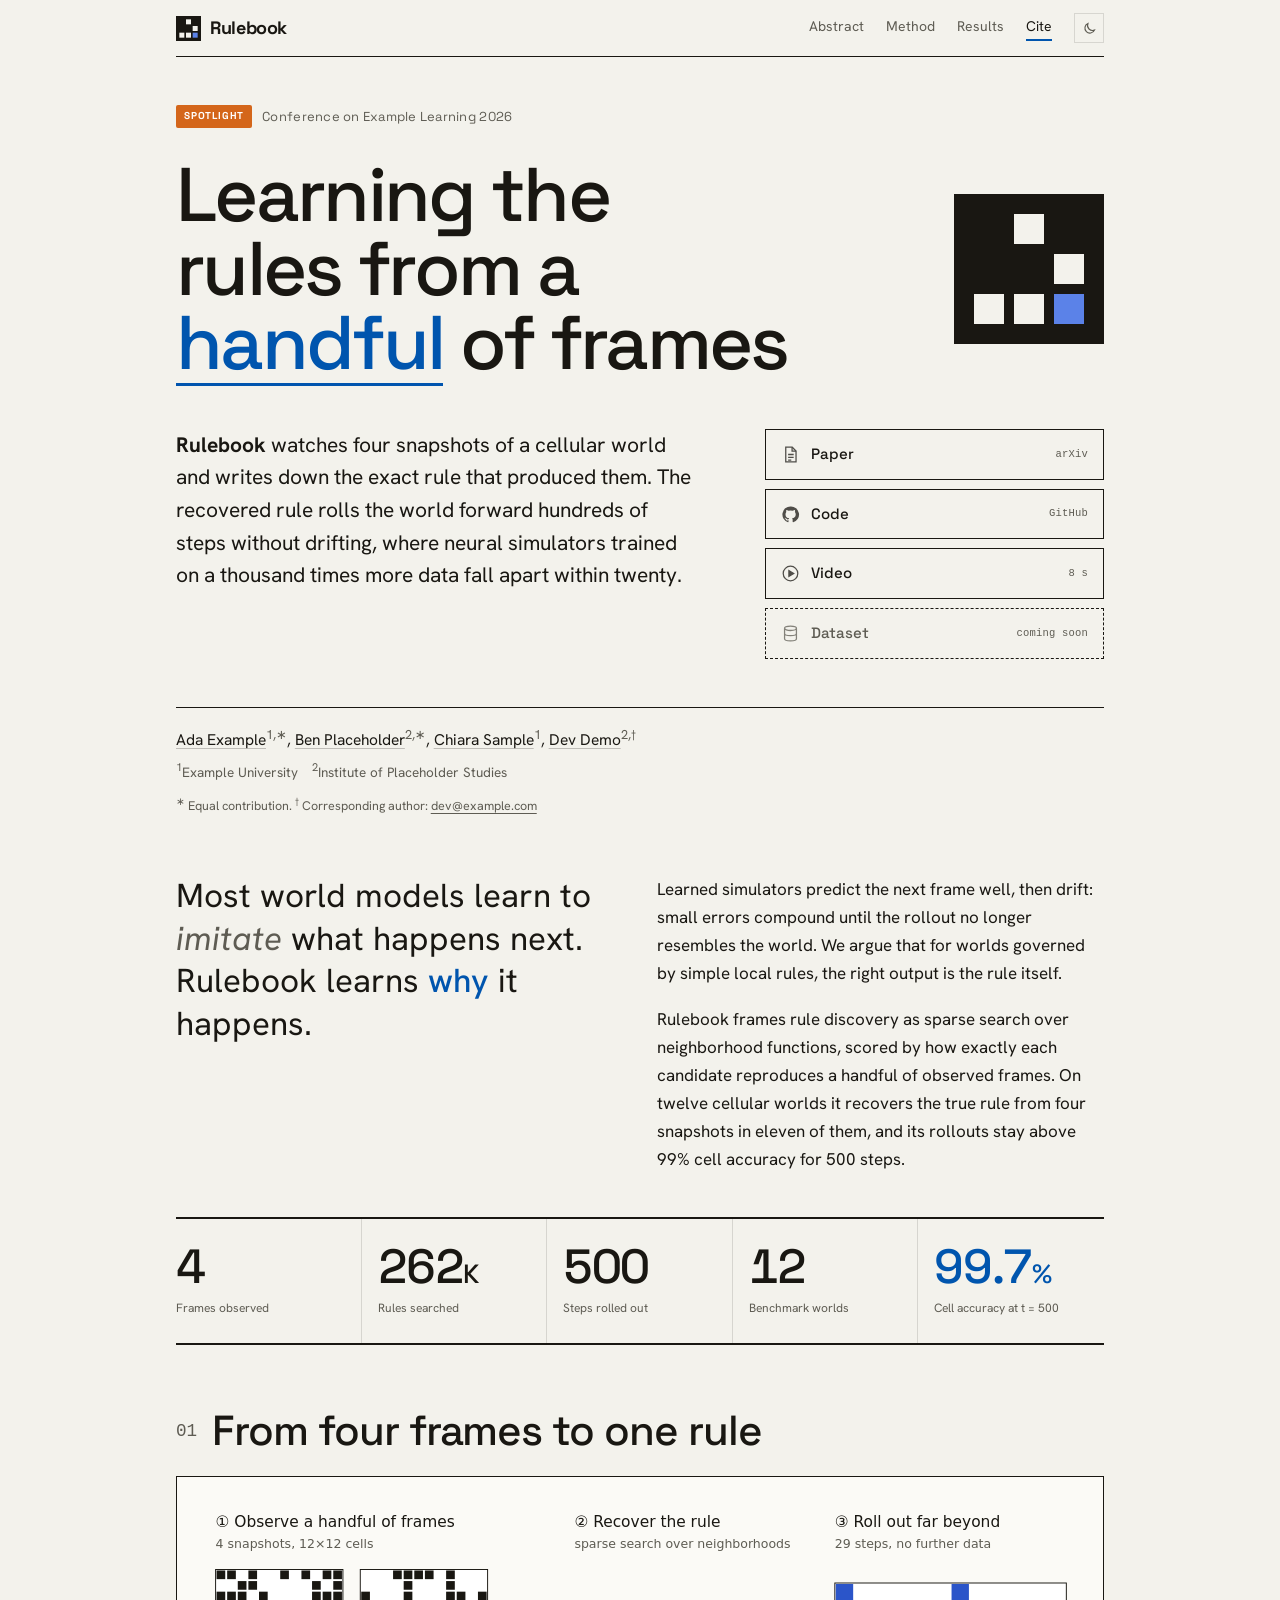
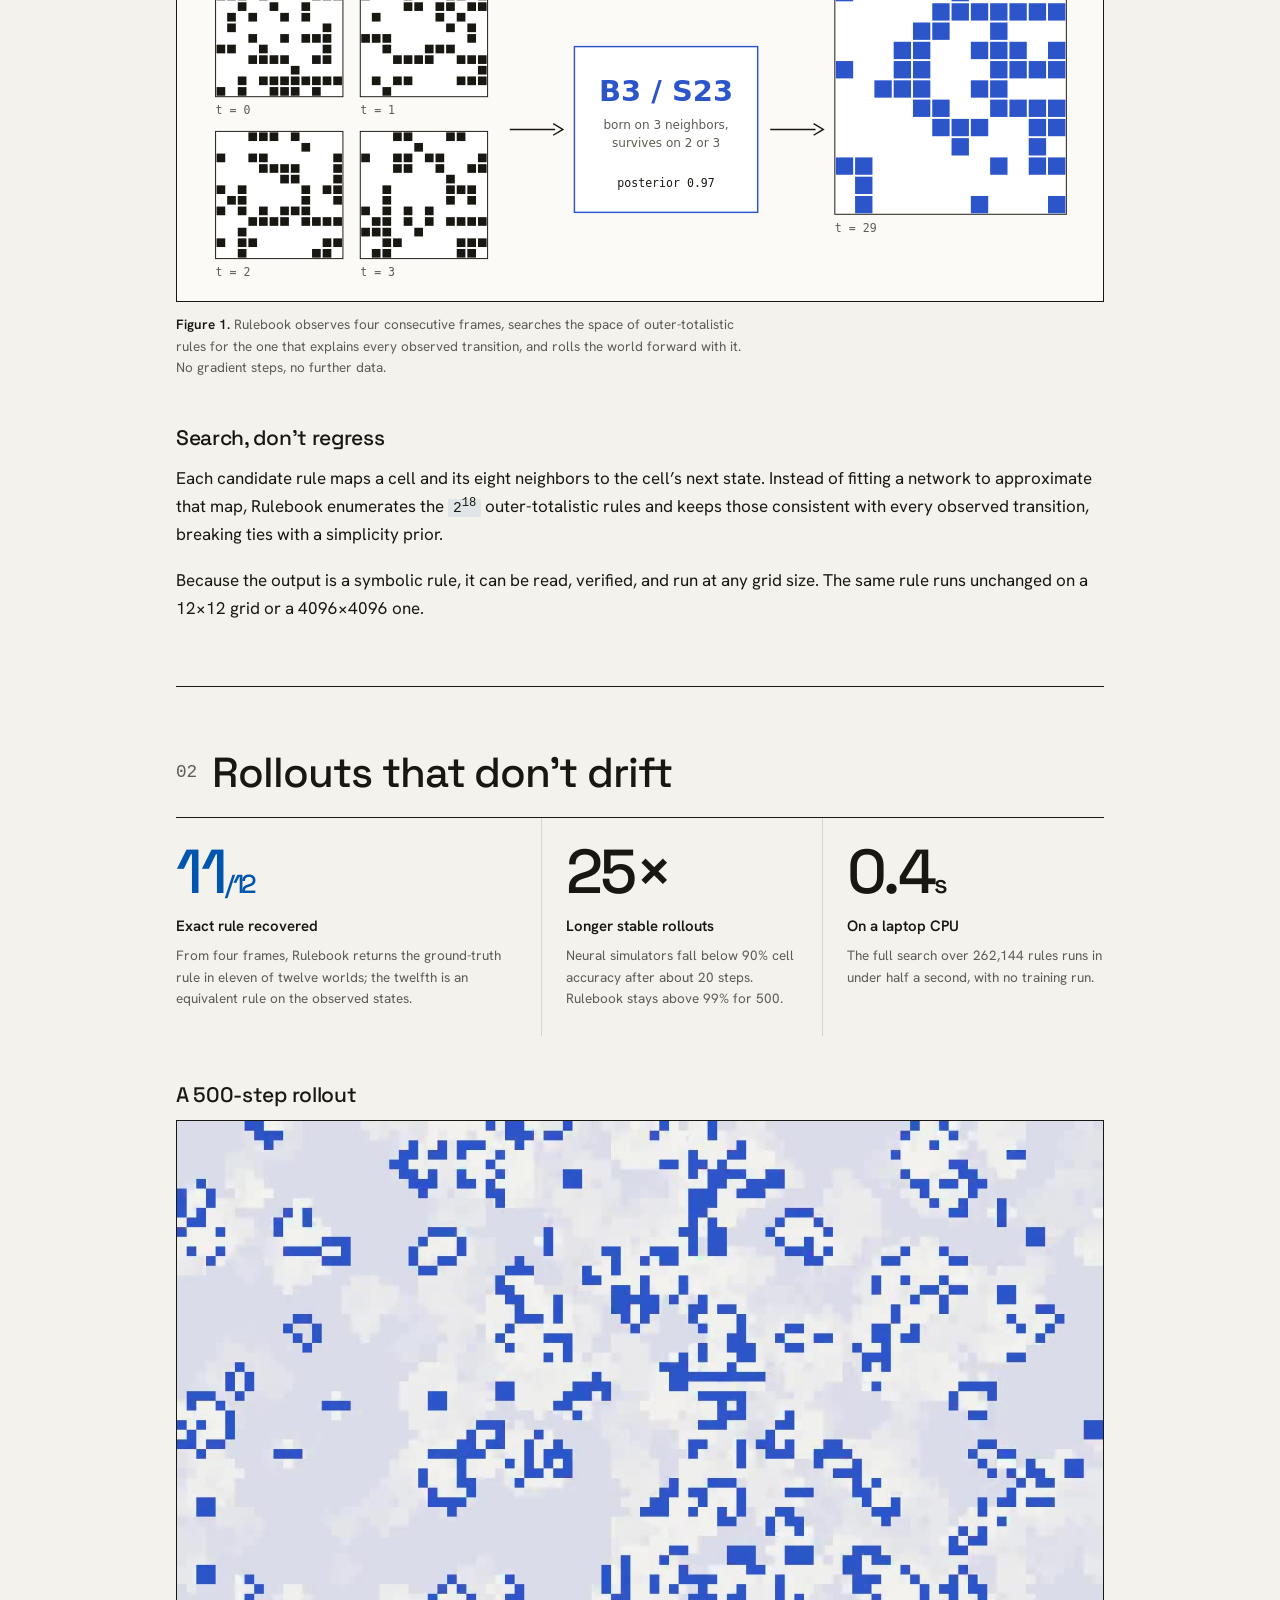
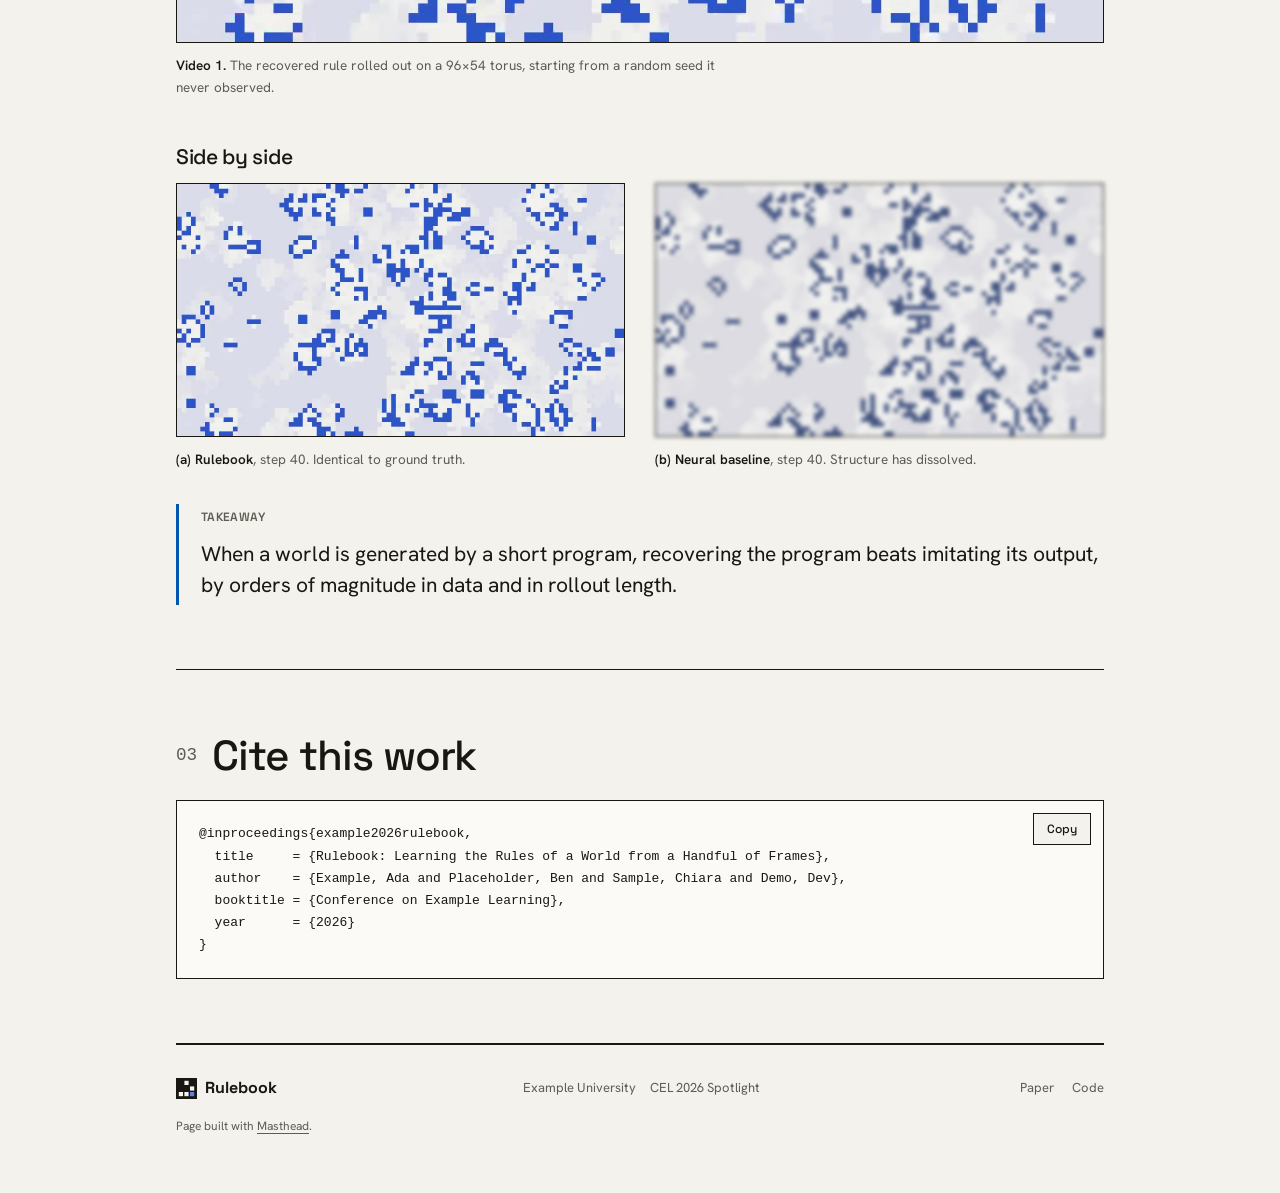
==== examples/rulebook.html @ 999d5043 "Turn index into placeholder template and move Rulebook to examples" ====
<!DOCTYPE html>
<html lang="en">
<head>
<meta charset="utf-8">
<meta name="viewport" content="width=device-width, initial-scale=1">
<!--
  Masthead — a project page template for research papers.
  Everything you need to edit is marked with MODULE comments below.
  Colors and fonts: assets/css/tokens.css. Delete any module you don't need.
-->

<!-- ===== META: title, search, social previews ===== -->
<title>Rulebook: Learning the Rules of a World from a Handful of Frames</title>
<meta name="description" content="Rulebook recovers the update rule of a cellular world from four snapshots, then rolls it out hundreds of steps with no further data.">
<link rel="canonical" href="https://example.github.io/rulebook/">
<meta name="theme-color" content="#f3f2ec" media="(prefers-color-scheme: light)">
<meta name="theme-color" content="#15140f" media="(prefers-color-scheme: dark)">
<meta property="og:type" content="website">
<meta property="og:site_name" content="Rulebook">
<meta property="og:title" content="Rulebook: Learning the Rules of a World from a Handful of Frames">
<meta property="og:description" content="Four snapshots in, an exact update rule out, and rollouts that stay correct for hundreds of steps.">
<meta property="og:url" content="https://example.github.io/rulebook/">
<meta property="og:image" content="https://example.github.io/rulebook/media/teaser.svg">
<meta name="twitter:card" content="summary_large_image">
<!-- Google Scholar reads these citation_* tags -->
<meta name="citation_title" content="Rulebook: Learning the Rules of a World from a Handful of Frames">
<meta name="citation_author" content="Example, Ada">
<meta name="citation_author" content="Placeholder, Ben">
<meta name="citation_author" content="Sample, Chiara">
<meta name="citation_author" content="Demo, Dev">
<meta name="citation_publication_date" content="2026">
<meta name="citation_conference_title" content="Conference on Example Learning">
<meta name="citation_pdf_url" content="https://example.github.io/rulebook/paper.pdf">

<link rel="icon" href="../assets/logo.svg" type="image/svg+xml">
<!-- apply the reader's saved light/dark choice before first paint -->
<script>
  document.documentElement.classList.add('js');
  try { var t = localStorage.getItem('masthead-theme'); if (t) document.documentElement.setAttribute('data-theme', t); } catch (e) {}
</script>
<link rel="preconnect" href="https://fonts.googleapis.com">
<link rel="preconnect" href="https://fonts.gstatic.com" crossorigin>
<link href="https://fonts.googleapis.com/css2?family=Space+Grotesk:wght@400;500;600;700&family=Hanken+Grotesk:wght@400;500;600;700&display=swap" rel="stylesheet">
<link rel="stylesheet" href="../assets/css/tokens.css">
<link rel="stylesheet" href="../assets/css/masthead.css">
</head>
<body>
<a class="skip" href="#main">Skip to content</a>
<div class="wrap">

  <!-- ===== MODULE: top bar — brand + section links (one link per section id) ===== -->
  <header class="top">
    <div class="top-in">
      <a class="brand" href="#top"><img src="../assets/logo.svg" alt="" width="25" height="25">Rulebook</a>
      <div class="top-r">
        <nav class="nav" aria-label="Sections">
          <a href="#abstract">Abstract</a>
          <a href="#method">Method</a>
          <a href="#results">Results</a>
          <a href="#cite">Cite</a>
        </nav>
        <button class="theme" type="button" aria-label="Toggle dark mode">
          <svg class="i-moon" viewBox="0 0 24 24" fill="none" stroke="currentColor" stroke-width="1.8" aria-hidden="true"><path d="M20 14.5A8 8 0 0 1 9.5 4a8 8 0 1 0 10.5 10.5z"/></svg>
          <svg class="i-sun" viewBox="0 0 24 24" fill="none" stroke="currentColor" stroke-width="1.8" aria-hidden="true"><circle cx="12" cy="12" r="4"/><path d="M12 2v2M12 20v2M4.9 4.9l1.4 1.4M17.7 17.7l1.4 1.4M2 12h2M20 12h2M4.9 19.1l1.4-1.4M17.7 6.3l1.4-1.4"/></svg>
        </button>
      </div>
    </div>
  </header>

  <main id="main">

  <!-- ===== MODULE: hero — venue, title, one-paragraph pitch, resource links, authors ===== -->
  <section class="hero" id="top">
    <p class="eyebrow"><span class="badge">Spotlight</span>Conference on Example Learning 2026</p>
    <div class="title-row">
      <!-- wrap one word in <span class="hl"> for the accent underline -->
      <h1 class="title">Learning the rules from a <span class="hl">handful</span> of frames</h1>
      <!-- optional logo / crest; delete the <img> if you don't have one -->
      <img class="hero-crest" src="../assets/logo.svg" alt="Rulebook logo: a glider pattern" width="150" height="150">
    </div>
    <div class="hero-grid">
      <p class="lead"><b>Rulebook</b> watches four snapshots of a cellular world and writes down the exact rule that produced them. The recovered rule rolls the world forward hundreds of steps without drifting, where neural simulators trained on a thousand times more data fall apart within twenty.</p>
      <div class="reslist">
        <a class="btn" href="https://arxiv.org/abs/0000.00000" target="_blank" rel="noopener">
          <svg class="bic" viewBox="0 0 24 24" fill="none" stroke="currentColor" stroke-width="1.6" aria-hidden="true"><path d="M6 2.8h8.2L19 7.6v13.6H6z"/><path d="M14 2.8v5h5M9 12h7M9 15.5h7M9 19h4"/></svg>
          <span class="lbl">Paper</span><span class="tag">arXiv</span>
        </a>
        <a class="btn" href="https://github.com/example/rulebook" target="_blank" rel="noopener">
          <svg class="bic" viewBox="0 0 24 24" fill="currentColor" aria-hidden="true"><path d="M12 1.8a10.2 10.2 0 0 0-3.2 19.9c.5.1.7-.2.7-.5v-1.8c-2.8.6-3.4-1.2-3.4-1.2-.5-1.2-1.1-1.5-1.1-1.5-.9-.6.1-.6.1-.6 1 .1 1.6 1 1.6 1 .9 1.6 2.4 1.1 3 .9.1-.7.4-1.1.6-1.4-2.3-.3-4.6-1.1-4.6-5 0-1.1.4-2 1-2.7-.1-.3-.4-1.3.1-2.7 0 0 .9-.3 2.8 1a9.6 9.6 0 0 1 5.1 0c1.9-1.3 2.8-1 2.8-1 .6 1.4.2 2.4.1 2.7.6.7 1 1.6 1 2.7 0 3.9-2.4 4.7-4.6 5 .4.3.7.9.7 1.9v2.8c0 .3.2.6.7.5A10.2 10.2 0 0 0 12 1.8z"/></svg>
          <span class="lbl">Code</span><span class="tag">GitHub</span>
        </a>
        <a class="btn" href="#results">
          <svg class="bic" viewBox="0 0 24 24" fill="none" stroke="currentColor" stroke-width="1.6" aria-hidden="true"><circle cx="12" cy="12" r="9.2"/><path d="M10 8.4v7.2l6-3.6z" fill="currentColor"/></svg>
          <span class="lbl">Video</span><span class="tag">8 s</span>
        </a>
        <!-- not released yet? add class "soon" and drop the href -->
        <a class="btn soon">
          <svg class="bic" viewBox="0 0 24 24" fill="none" stroke="currentColor" stroke-width="1.6" aria-hidden="true"><ellipse cx="12" cy="5.5" rx="7.5" ry="2.7"/><path d="M4.5 5.5v13c0 1.5 3.4 2.7 7.5 2.7s7.5-1.2 7.5-2.7v-13M4.5 12c0 1.5 3.4 2.7 7.5 2.7s7.5-1.2 7.5-2.7"/></svg>
          <span class="lbl">Dataset</span><span class="tag">coming soon</span>
        </a>
      </div>
    </div>
    <div class="byline">
      <p class="authors">
        <span><a href="https://example.com/ada" target="_blank" rel="noopener">Ada Example</a><sup>1,&lowast;</sup></span>,
        <span><a href="https://example.com/ben" target="_blank" rel="noopener">Ben Placeholder</a><sup>2,&lowast;</sup></span>,
        <span><a href="https://example.com/chiara" target="_blank" rel="noopener">Chiara Sample</a><sup>1</sup></span>,
        <span><a href="https://example.com/dev" target="_blank" rel="noopener">Dev Demo</a><sup>2,&dagger;</sup></span>
      </p>
      <p class="affil"><span><sup>1</sup>Example University</span><span><sup>2</sup>Institute of Placeholder Studies</span></p>
      <p class="note"><sup>&lowast;</sup> Equal contribution. <sup>&dagger;</sup> Corresponding author: <a href="mailto:dev@example.com">dev@example.com</a></p>
    </div>
  </section>

  <!-- ===== MODULE: abstract — a one-line hook on the left, the abstract on the right ===== -->
  <section class="sec abstract" id="abstract">
    <div class="abs-grid">
      <p class="lede">Most world models learn to <em>imitate</em> what happens next. Rulebook learns <span class="hl">why</span> it happens.</p>
      <div class="prose">
        <p>Learned simulators predict the next frame well, then drift: small errors compound until the rollout no longer resembles the world. We argue that for worlds governed by simple local rules, the right output is the rule itself.</p>
        <p>Rulebook frames rule discovery as sparse search over neighborhood functions, scored by how exactly each candidate reproduces a handful of observed frames. On twelve cellular worlds it recovers the true rule from four snapshots in eleven of them, and its rollouts stay above 99% cell accuracy for 500 steps.</p>
      </div>
    </div>
  </section>

  <!-- ===== MODULE: stats strip — 3 to 6 headline numbers (data-n counts up on scroll) ===== -->
  <div class="stats">
    <div class="stat"><div class="n" data-n="4">4</div><div class="l">Frames observed</div></div>
    <div class="stat"><div class="n" data-n="262">262<small>K</small></div><div class="l">Rules searched</div></div>
    <div class="stat"><div class="n" data-n="500">500</div><div class="l">Steps rolled out</div></div>
    <div class="stat"><div class="n" data-n="12">12</div><div class="l">Benchmark worlds</div></div>
    <div class="stat key"><div class="n" data-n="99.7" data-dec="1">99.7<small>%</small></div><div class="l">Cell accuracy at t = 500</div></div>
  </div>

  <!-- ===== MODULE: section with a figure — numbered heading, wide figure, caption, prose ===== -->
  <section class="sec" id="method">
    <h2><span class="sn">01</span>From four frames to one rule</h2>
    <figure class="fig">
      <img class="frame" src="media/teaser.svg" width="960" height="440" alt="Three panels: four observed grid snapshots, the recovered rule B3/S23, and a rollout 29 steps later" loading="lazy">
      <figcaption><b>Figure 1.</b> Rulebook observes four consecutive frames, searches the space of outer-totalistic rules for the one that explains every observed transition, and rolls the world forward with it. No gradient steps, no further data.</figcaption>
    </figure>
    <h3 class="subh">Search, don&rsquo;t regress</h3>
    <div class="prose">
      <p>Each candidate rule maps a cell and its eight neighbors to the cell&rsquo;s next state. Instead of fitting a network to approximate that map, Rulebook enumerates the <code>2<sup>18</sup></code> outer-totalistic rules and keeps those consistent with every observed transition, breaking ties with a simplicity prior.</p>
      <p>Because the output is a symbolic rule, it can be read, verified, and run at any grid size. The same rule runs unchanged on a 12&times;12 grid or a 4096&times;4096 one.</p>
    </div>
  </section>

  <!-- ===== MODULE: results — key numbers, video, side-by-side figures, callout ===== -->
  <section class="sec" id="results">
    <h2><span class="sn">02</span>Rollouts that don&rsquo;t drift</h2>
    <div class="keys">
      <div>
        <div class="big key">11<sub>/12</sub></div>
        <div class="kt">Exact rule recovered</div>
        <p>From four frames, Rulebook returns the ground-truth rule in eleven of twelve worlds; the twelfth is an equivalent rule on the observed states.</p>
      </div>
      <div>
        <div class="big">25&times;</div>
        <div class="kt">Longer stable rollouts</div>
        <p>Neural simulators fall below 90% cell accuracy after about 20 steps. Rulebook stays above 99% for 500.</p>
      </div>
      <div>
        <div class="big">0.4<sub>s</sub></div>
        <div class="kt">On a laptop CPU</div>
        <p>The full search over 262,144 rules runs in under half a second, with no training run.</p>
      </div>
    </div>

    <h3 class="subh">A 500-step rollout</h3>
    <!-- data-autoplay: muted loop that plays only while on screen -->
    <figure class="fig">
      <video class="frame" src="media/rollout.mp4" poster="media/rollout-poster.jpg" width="960" height="540" data-autoplay loop muted playsinline preload="metadata" aria-label="Animated rollout of the recovered rule"></video>
      <figcaption><b>Video 1.</b> The recovered rule rolled out on a 96&times;54 torus, starting from a random seed it never observed.</figcaption>
    </figure>

    <h3 class="subh">Side by side</h3>
    <div class="fig-row">
      <figure class="fig">
        <img class="frame" src="media/rollout-poster.jpg" width="960" height="540" alt="Rulebook rollout at step 40" loading="lazy">
        <figcaption><b>(a) Rulebook</b>, step 40. Identical to ground truth.</figcaption>
      </figure>
      <figure class="fig">
        <img class="frame" src="media/rollout-poster.jpg" width="960" height="540" alt="Baseline rollout at step 40" loading="lazy" style="filter:blur(2px) saturate(.4)">
        <figcaption><b>(b) Neural baseline</b>, step 40. Structure has dissolved.</figcaption>
      </figure>
    </div>

    <div class="callout">
      <div class="cl">Takeaway</div>
      <p>When a world is generated by a short program, recovering the program beats imitating its output, by orders of magnitude in data and in rollout length.</p>
    </div>
  </section>

  <!-- ===== MODULE: cite — paste your BibTeX inside <pre> ===== -->
  <section class="sec" id="cite">
    <h2><span class="sn">03</span>Cite this work</h2>
    <div class="citebox">
      <button type="button" class="copy">Copy</button>
      <pre>@inproceedings{example2026rulebook,
  title     = {Rulebook: Learning the Rules of a World from a Handful of Frames},
  author    = {Example, Ada and Placeholder, Ben and Sample, Chiara and Demo, Dev},
  booktitle = {Conference on Example Learning},
  year      = {2026}
}</pre>
    </div>
  </section>

  </main>

  <!-- ===== MODULE: footer — keep the Masthead credit if the template helped you ===== -->
  <footer>
    <div class="fb"><img src="../assets/logo.svg" alt="" width="21" height="21">Rulebook</div>
    <div class="fl"><span>Example University</span><span>CEL 2026 Spotlight</span></div>
    <div class="fr">
      <a href="https://arxiv.org/abs/0000.00000" target="_blank" rel="noopener">Paper</a>
      <a href="https://github.com/example/rulebook" target="_blank" rel="noopener">Code</a>
    </div>
    <p class="credit">Page built with <a href="https://github.com/AntiQuality/masthead-project-page-template" target="_blank" rel="noopener">Masthead</a>.</p>
  </footer>
</div>
<script src="../assets/js/masthead.js" defer></script>
</body>
</html>
---- assets/css/tokens.css ----
/* ==========================================================================
   Masthead — design tokens
   Change the look of the whole page here: colors, fonts, width.
   Fonts are loaded in index.html <head>; swap that <link> if you change them.
   ========================================================================== */

:root{
  color-scheme:light;

  /* paper & ink */
  --bg:#f3f2ec;            /* page background */
  --paper:#fbfaf6;         /* raised surfaces (code, cards) */
  --ink:#191712;           /* body text */
  --muted:#5e5c53;         /* secondary text */
  --rule:#191712;          /* strong rules and borders */
  --hair:rgba(25,23,18,0.13); /* hairline dividers */

  /* accent: links, highlights, key numbers */
  --accent:oklch(0.46 0.16 256);
  --accent-soft:oklch(0.46 0.16 256 / 0.08);
  --on-accent:#ffffff;

  /* venue badge in the eyebrow (e.g. "Oral", "Spotlight") */
  --badge:#d4661a;
  --on-badge:#ffffff;

  /* type */
  --display:'Space Grotesk',system-ui,sans-serif;
  --text:'Hanken Grotesk',system-ui,sans-serif;
  --mono:ui-monospace,'SF Mono',Menlo,Consolas,monospace;

  /* layout */
  --maxw:1024px;
}

/* dark: follows the system unless the reader picked a theme with the toggle */
@media (prefers-color-scheme:dark){
  :root:not([data-theme="light"]){
    color-scheme:dark;
    --bg:#15140f;
    --paper:#1d1c17;
    --ink:#ecebe3;
    --muted:#a3a197;
    --rule:#ecebe3;
    --hair:rgba(236,235,227,0.14);
    --accent:oklch(0.74 0.12 256);
    --accent-soft:oklch(0.74 0.12 256 / 0.12);
    --on-accent:#15140f;
    --badge:#e07a33;
    --on-badge:#15140f;
  }
}
:root[data-theme="dark"]{
  color-scheme:dark;
  --bg:#15140f;
  --paper:#1d1c17;
  --ink:#ecebe3;
  --muted:#a3a197;
  --rule:#ecebe3;
  --hair:rgba(236,235,227,0.14);
  --accent:oklch(0.74 0.12 256);
  --accent-soft:oklch(0.74 0.12 256 / 0.12);
  --on-accent:#15140f;
  --badge:#e07a33;
  --on-badge:#15140f;
}
---- assets/css/masthead.css ----
/* ==========================================================================
   Masthead — components
   Colors and fonts live in tokens.css; this file only uses the variables.
   Each block below matches one copyable module in index.html.
   ========================================================================== */

*{box-sizing:border-box}
html{scroll-behavior:smooth}
body{margin:0;background:var(--bg);color:var(--ink);font-family:var(--text);font-size:17px;line-height:1.65;-webkit-font-smoothing:antialiased;text-rendering:optimizeLegibility}
::selection{background:var(--accent);color:var(--on-accent)}
a{color:inherit}
h1,h2,h3{font-family:var(--display);font-weight:500}
img,video{max-width:100%}
.wrap{max-width:var(--maxw);margin:0 auto;padding:0 clamp(20px,4vw,48px)}
.skip{position:absolute;left:-9999px;top:8px;z-index:100;background:var(--ink);color:var(--bg);padding:8px 14px;font-size:14px}
.skip:focus{left:8px}
:focus-visible{outline:2px solid var(--accent);outline-offset:3px}

/* ---- top bar ----------------------------------------------------------- */
.top{position:sticky;top:0;z-index:50;background:var(--bg);border-bottom:1px solid var(--rule)}
.top-in{display:flex;align-items:center;justify-content:space-between;gap:20px;padding:13px 0;flex-wrap:wrap;row-gap:8px}
.brand{display:flex;align-items:center;gap:9px;font-family:var(--display);font-weight:700;font-size:18px;letter-spacing:-0.02em;text-decoration:none;color:var(--ink)}
.brand img,.brand svg{width:25px;height:25px;display:block}
.top-r{display:flex;align-items:center;gap:22px;min-width:0}
.nav{display:flex;align-items:center;flex-wrap:wrap;gap:6px 22px;font-size:14px}
.nav a{color:var(--muted);text-decoration:none;padding-bottom:2px}
.nav a:hover{color:var(--ink)}
.nav a.active{color:var(--ink);box-shadow:inset 0 -2px 0 var(--accent)}
.theme{flex:none;display:grid;place-items:center;width:30px;height:30px;padding:0;border:1px solid var(--hair);background:transparent;color:var(--muted);cursor:pointer;transition:color .15s,border-color .15s}
.theme:hover{color:var(--ink);border-color:var(--rule)}
.theme svg{width:15px;height:15px;display:block}
.theme .i-sun{display:none}
html.dark .theme .i-sun{display:block}
html.dark .theme .i-moon{display:none}

/* ---- hero -------------------------------------------------------------- */
.hero{padding:clamp(26px,4.5vw,48px) 0 0}
.eyebrow{font-family:var(--display);font-size:13px;letter-spacing:0.02em;color:var(--muted);margin:0 0 clamp(18px,3vw,30px);display:flex;align-items:center;flex-wrap:wrap;gap:6px 10px}
.badge{font-size:10px;font-weight:700;letter-spacing:0.08em;text-transform:uppercase;padding:3px 8px;border-radius:2px;background:var(--badge);color:var(--on-badge)}
.title-row{display:flex;align-items:center;justify-content:space-between;gap:clamp(24px,4vw,48px)}
h1.title{font-size:clamp(44px,7.4vw,76px);line-height:0.98;letter-spacing:-0.035em;margin:0;text-wrap:balance}
.title-sub{display:block;font-size:0.36em;line-height:1.25;letter-spacing:-0.015em;color:var(--muted);margin-top:0.55em;text-wrap:balance}
.hero-crest{width:clamp(96px,13vw,150px);height:auto;flex:none;display:block}
.hl{color:var(--accent);background-image:linear-gradient(currentColor,currentColor);background-repeat:no-repeat;background-position:0 94%;background-size:100% 3px}
html.js h1.title .hl{background-size:0% 3px;animation:uline .8s cubic-bezier(.3,.7,.3,1) .4s forwards}
@keyframes uline{to{background-size:100% 3px}}
.hero-grid{display:grid;grid-template-columns:minmax(0,1.55fr) minmax(0,1fr);gap:clamp(28px,5vw,68px);margin-top:clamp(30px,4vw,48px);align-items:start}
.lead{font-size:clamp(18px,1.7vw,21px);line-height:1.55;margin:0;max-width:54ch}

/* resource buttons: paper / code / data / video ... */
.reslist{display:flex;flex-direction:column;gap:9px}
.btn{display:flex;align-items:center;gap:11px;border:1px solid var(--rule);padding:12px 15px;text-decoration:none;color:var(--ink);transition:background .18s ease,color .18s ease}
.btn .lbl{font-family:var(--display);font-size:15px;font-weight:500}
.btn:hover{background:var(--ink);color:var(--bg)}
.btn .bic{width:19px;height:19px;flex:none;display:block;opacity:.75}
.btn:hover .bic{opacity:1}
.btn .tag{margin-left:auto;font-family:var(--mono);font-size:10.5px;letter-spacing:0.02em;color:var(--muted)}
.btn:hover .tag{color:inherit}
.btn.soon{border-style:dashed;color:var(--muted);pointer-events:none}

/* authors */
.byline{margin-top:clamp(32px,4vw,48px);border-top:1px solid var(--rule);padding-top:16px}
.byline sup{color:var(--muted)}
.authors{margin:0;font-size:15.5px;line-height:1.7}
.authors span{white-space:nowrap}
.authors a{color:inherit;text-decoration:underline;text-decoration-thickness:1px;text-underline-offset:3px;text-decoration-color:color-mix(in srgb,var(--ink) 24%,transparent);transition:text-decoration-color .15s ease}
.authors a:hover{text-decoration-color:var(--accent)}
.affil{margin:5px 0 0;font-size:13.5px;color:var(--muted)}
.affil span{display:inline-block;margin-right:14px}
.note{font-size:12.5px;color:var(--muted);margin:10px 0 0}
.note a{text-underline-offset:3px;text-decoration-thickness:1px}

/* ---- stats strip ------------------------------------------------------- */
.stats{margin:clamp(16px,2.5vw,26px) 0 0;border-top:2px solid var(--rule);border-bottom:1px solid var(--rule);display:grid;grid-template-columns:repeat(auto-fit,minmax(120px,1fr))}
.stat{padding:24px 16px;border-right:1px solid var(--hair);min-width:0}
.stat:first-child{padding-left:0}
.stat:last-child{border-right:0;padding-right:0}
/* keep values short (262K, not 262144); masthead.js shrinks any that still overflow their cell */
.stat .n{font-family:var(--display);font-size:clamp(34px,4vw,48px);white-space:nowrap;font-weight:500;letter-spacing:-0.03em;line-height:1;font-variant-numeric:tabular-nums}
.stat .n small{font-size:0.55em}
.stat.key .n{color:var(--accent)}
.stat .l{font-size:12px;color:var(--muted);margin-top:8px}

/* ---- sections ---------------------------------------------------------- */
.sec{border-top:1px solid var(--rule);padding:clamp(40px,5vw,64px) 0;scroll-margin-top:70px}
.sec>h2{font-size:clamp(27px,3.4vw,42px);line-height:1.06;letter-spacing:-0.025em;margin:0 0 22px;text-wrap:balance}
.sec>h2 .sn{font-family:var(--mono);font-size:0.42em;font-weight:400;color:var(--muted);vertical-align:0.55em;margin-right:0.85em;letter-spacing:0}
.subh{font-family:var(--display);font-weight:500;font-size:21px;letter-spacing:-0.015em;margin:42px 0 8px}
.prose p{margin:0 0 18px}
.prose p:last-child{margin-bottom:0}
.prose a{text-underline-offset:3px;text-decoration-thickness:1px;text-decoration-color:var(--accent)}
.prose code,.cap code{font-family:var(--mono);font-size:0.86em;background:var(--accent-soft);padding:1px 5px}

/* abstract: big lede on the left, prose on the right */
.sec.abstract{border-top:0;padding:clamp(36px,5vw,58px) 0 clamp(10px,2vw,18px)}
.abs-grid{display:grid;grid-template-columns:minmax(0,1fr) minmax(0,1.05fr);gap:clamp(28px,5vw,56px);align-items:start}
.lede{font-size:clamp(23px,2.6vw,34px);line-height:1.28;font-weight:400;margin:0}
.lede em{font-style:italic;color:var(--muted)}
.lede .hl{background:none;font-weight:500}

/* ---- figures & media --------------------------------------------------- */
.fig{margin:0}
.fig img,.fig video{display:block;width:100%;height:auto;background:var(--paper)}
.fig .frame{border:1px solid var(--rule)}
.fig figcaption,.cap{font-size:13.5px;line-height:1.6;color:var(--muted);margin-top:12px;max-width:72ch}
.fig figcaption b,.cap b{color:var(--ink);font-weight:600}
.fig+.fig,.fig+.fig-row,.fig-row+.fig,.prose+.fig,.fig+.prose,.prose+.fig-row,.fig-row+.prose{margin-top:34px}
.fig-row{display:grid;grid-template-columns:repeat(auto-fit,minmax(240px,1fr));gap:clamp(18px,3vw,30px)}
.fig-row>.fig{margin-top:0}
.embed{position:relative;aspect-ratio:16/9;border:1px solid var(--rule);background:var(--paper)}
.embed iframe{position:absolute;inset:0;width:100%;height:100%;border:0}

/* ---- key results: three big numbers ------------------------------------ */
.keys{display:grid;grid-template-columns:1.3fr 1fr 1fr;border-top:1px solid var(--rule)}
.keys>div{padding:26px 24px;border-right:1px solid var(--hair)}
.keys>div:first-child{padding-left:0}
.keys>div:last-child{padding-right:0;border-right:0}
.big{font-family:var(--display);font-size:clamp(44px,5vw,62px);font-weight:500;letter-spacing:-0.04em;line-height:0.9}
.big.key{color:var(--accent)}
.big sub{font-size:0.42em;vertical-align:baseline}
.keys .kt{font-weight:600;font-size:15px;margin:14px 0 6px}
.keys p{font-size:13.5px;line-height:1.6;color:var(--muted);margin:0}

/* ---- callout ----------------------------------------------------------- */
.callout{margin-top:34px;border-left:3px solid var(--accent);padding:4px 0 4px 22px}
.callout .cl{font-family:var(--display);font-size:12px;font-weight:600;letter-spacing:0.03em;text-transform:uppercase;color:var(--muted);margin-bottom:10px}
.callout p{margin:0;font-size:clamp(18px,1.8vw,21px);line-height:1.5}

/* ---- cite -------------------------------------------------------------- */
.citebox{border:1px solid var(--rule);position:relative;background:var(--paper)}
.copy{position:absolute;top:12px;right:12px;border:1px solid var(--rule);background:var(--bg);color:var(--ink);font-family:var(--display);font-size:12px;font-weight:500;padding:7px 13px;cursor:pointer;transition:background .18s,color .18s}
.copy:hover{background:var(--ink);color:var(--bg)}
.citebox pre{margin:0;padding:22px;font-family:var(--mono);font-size:13px;line-height:1.7;white-space:pre-wrap;overflow-x:auto}

/* ---- footer ------------------------------------------------------------ */
footer{border-top:2px solid var(--rule);padding:30px 0 56px;display:flex;align-items:center;justify-content:space-between;flex-wrap:wrap;gap:16px;font-size:13px}
footer .fb{display:flex;align-items:center;gap:8px;font-family:var(--display);font-weight:700;font-size:16px}
footer .fb img,footer .fb svg{width:21px;height:21px;display:block}
footer .fl{color:var(--muted)}
footer .fl span{display:inline-block;margin-right:14px}
footer .fr{display:flex;gap:18px}
footer .fr a{color:var(--muted);text-decoration:none}
footer .fr a:hover{color:var(--ink)}
.credit{width:100%;font-size:12px;color:var(--muted);margin:0}
.credit a{text-underline-offset:3px;text-decoration-thickness:1px}
.credit a:hover{color:var(--ink)}

/* ---- motion: scroll reveal (only when JS runs) ------------------------- */
html.js .rv{opacity:0;transform:translateY(14px);transition:opacity .55s ease,transform .55s cubic-bezier(.25,.7,.3,1)}
html.js .rv.rv-in{opacity:1;transform:none}
html.js .stat.rv:nth-child(2){transition-delay:.06s}
html.js .stat.rv:nth-child(3){transition-delay:.12s}
html.js .stat.rv:nth-child(4){transition-delay:.18s}
html.js .stat.rv:nth-child(5){transition-delay:.24s}
html.js .stat.rv:nth-child(6){transition-delay:.3s}
html.js .reslist .btn.rv:nth-child(2){transition-delay:.08s}
html.js .reslist .btn.rv:nth-child(3){transition-delay:.16s}
html.js .reslist .btn.rv:nth-child(4){transition-delay:.24s}
html.js .reslist .btn.rv:nth-child(5){transition-delay:.32s}
html.js .keys>div.rv:nth-child(2){transition-delay:.1s}
html.js .keys>div.rv:nth-child(3){transition-delay:.2s}

/* ---- responsive -------------------------------------------------------- */
@media (max-width:900px){
  .stats{grid-template-columns:repeat(3,1fr)}
  .stat{padding:20px 14px}
  .stat:nth-child(3n+1){padding-left:0}
  .stat:nth-child(3n){border-right:0;padding-right:0}
  .stat:nth-child(-n+3):not(:nth-last-child(-n+3)){border-bottom:1px solid var(--hair)}
}
@media (max-width:720px){
  .title-row{flex-direction:column-reverse;align-items:flex-start;gap:20px}
  .hero-crest{width:84px}
  .hero-grid{grid-template-columns:1fr}
  .abs-grid{grid-template-columns:1fr;gap:18px}
  .keys{grid-template-columns:1fr}
  .keys>div{border-right:0;border-bottom:1px solid var(--hair);padding:22px 0}
  .keys>div:last-child{border-bottom:0}
  /* phones: one swipeable nav row that follows the section in view */
  .top-r{width:100%;gap:14px}
  .nav{flex:1;min-width:0;flex-wrap:nowrap;overflow-x:auto;gap:0 18px;padding-right:28px;scrollbar-width:none;-webkit-mask-image:linear-gradient(to right,#000 calc(100% - 28px),transparent);mask-image:linear-gradient(to right,#000 calc(100% - 28px),transparent)}
  .nav::-webkit-scrollbar{display:none}
  .nav a{flex:none;white-space:nowrap}
  .sec{scroll-margin-top:100px}
  /* phones: resource links show at once instead of waiting on the scroll reveal */
  html.js .reslist .btn.rv{opacity:1;transform:none;transition:background .18s ease,color .18s ease}
}
@media (max-width:520px){
  .stats{grid-template-columns:repeat(2,1fr)}
  .stat:nth-child(n){padding:18px 12px;border-right:1px solid var(--hair);border-bottom:1px solid var(--hair)}
  .stat:nth-child(2n+1){padding-left:0}
  .stat:nth-child(2n){border-right:0;padding-right:0}
  .stat:nth-last-child(-n+2):nth-child(2n+1),.stat:last-child{border-bottom:0}
  .stat:nth-child(n):last-child{border-right:0}
  .stat:last-child:nth-child(odd){grid-column:1/-1}
}
@media (prefers-reduced-motion:reduce){
  html{scroll-behavior:auto}
  html.js h1.title .hl{background-size:100% 3px;animation:none}
  html.js .rv{opacity:1;transform:none;transition:none}
}
@media print{
  .top,.theme,.copy{display:none}
  html.js .rv{opacity:1;transform:none}
}
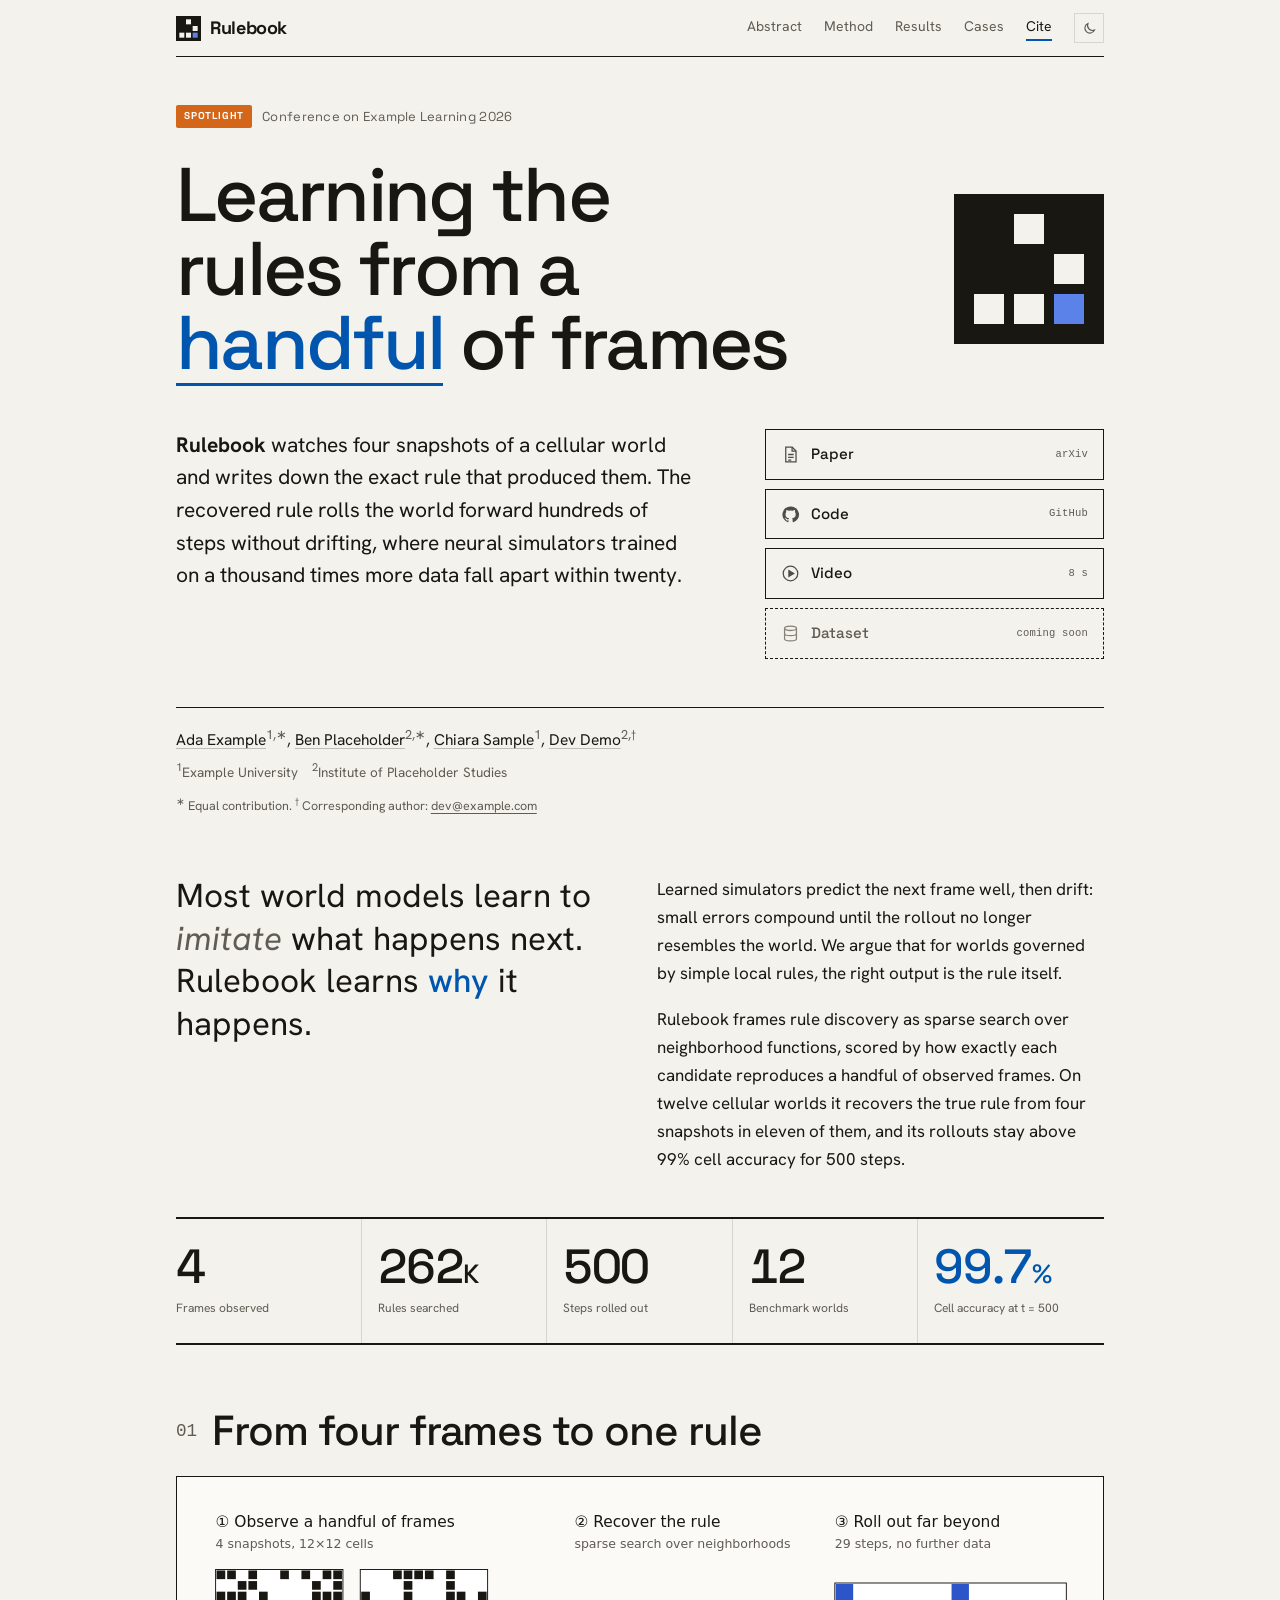
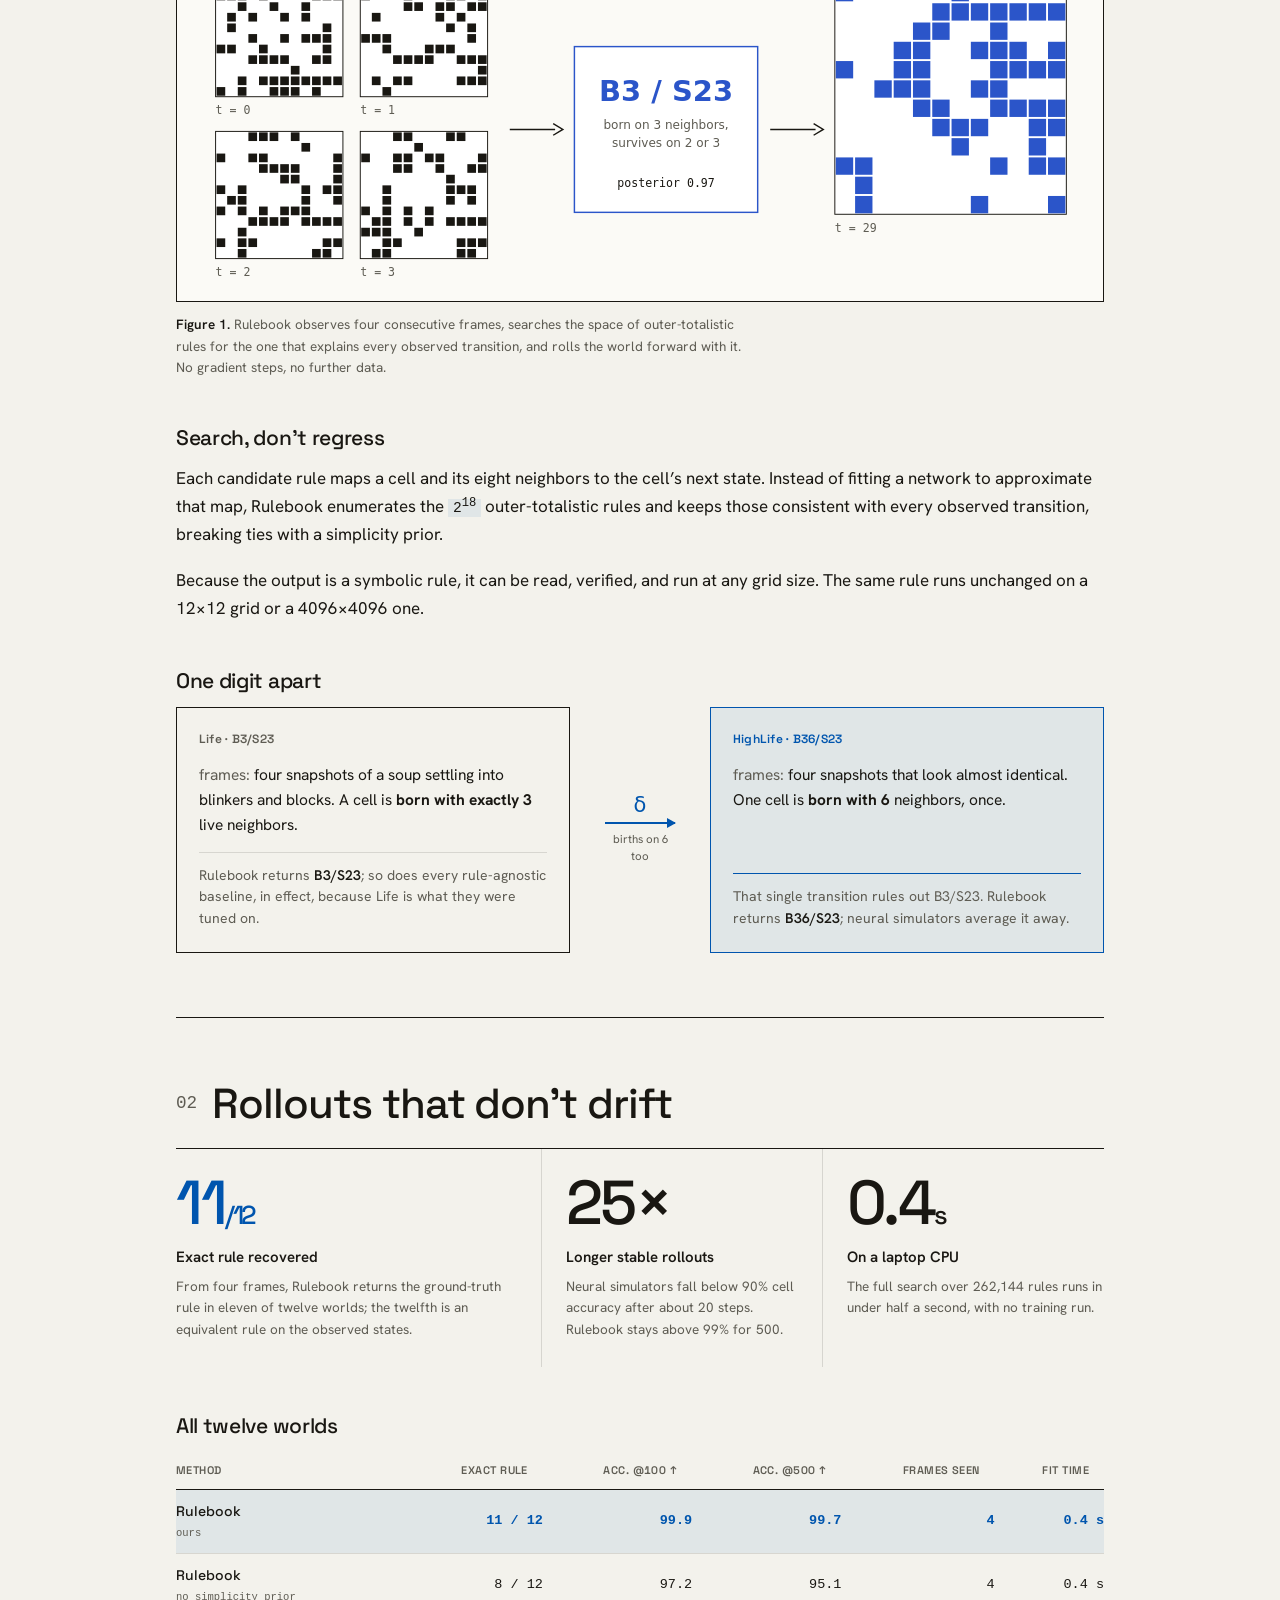
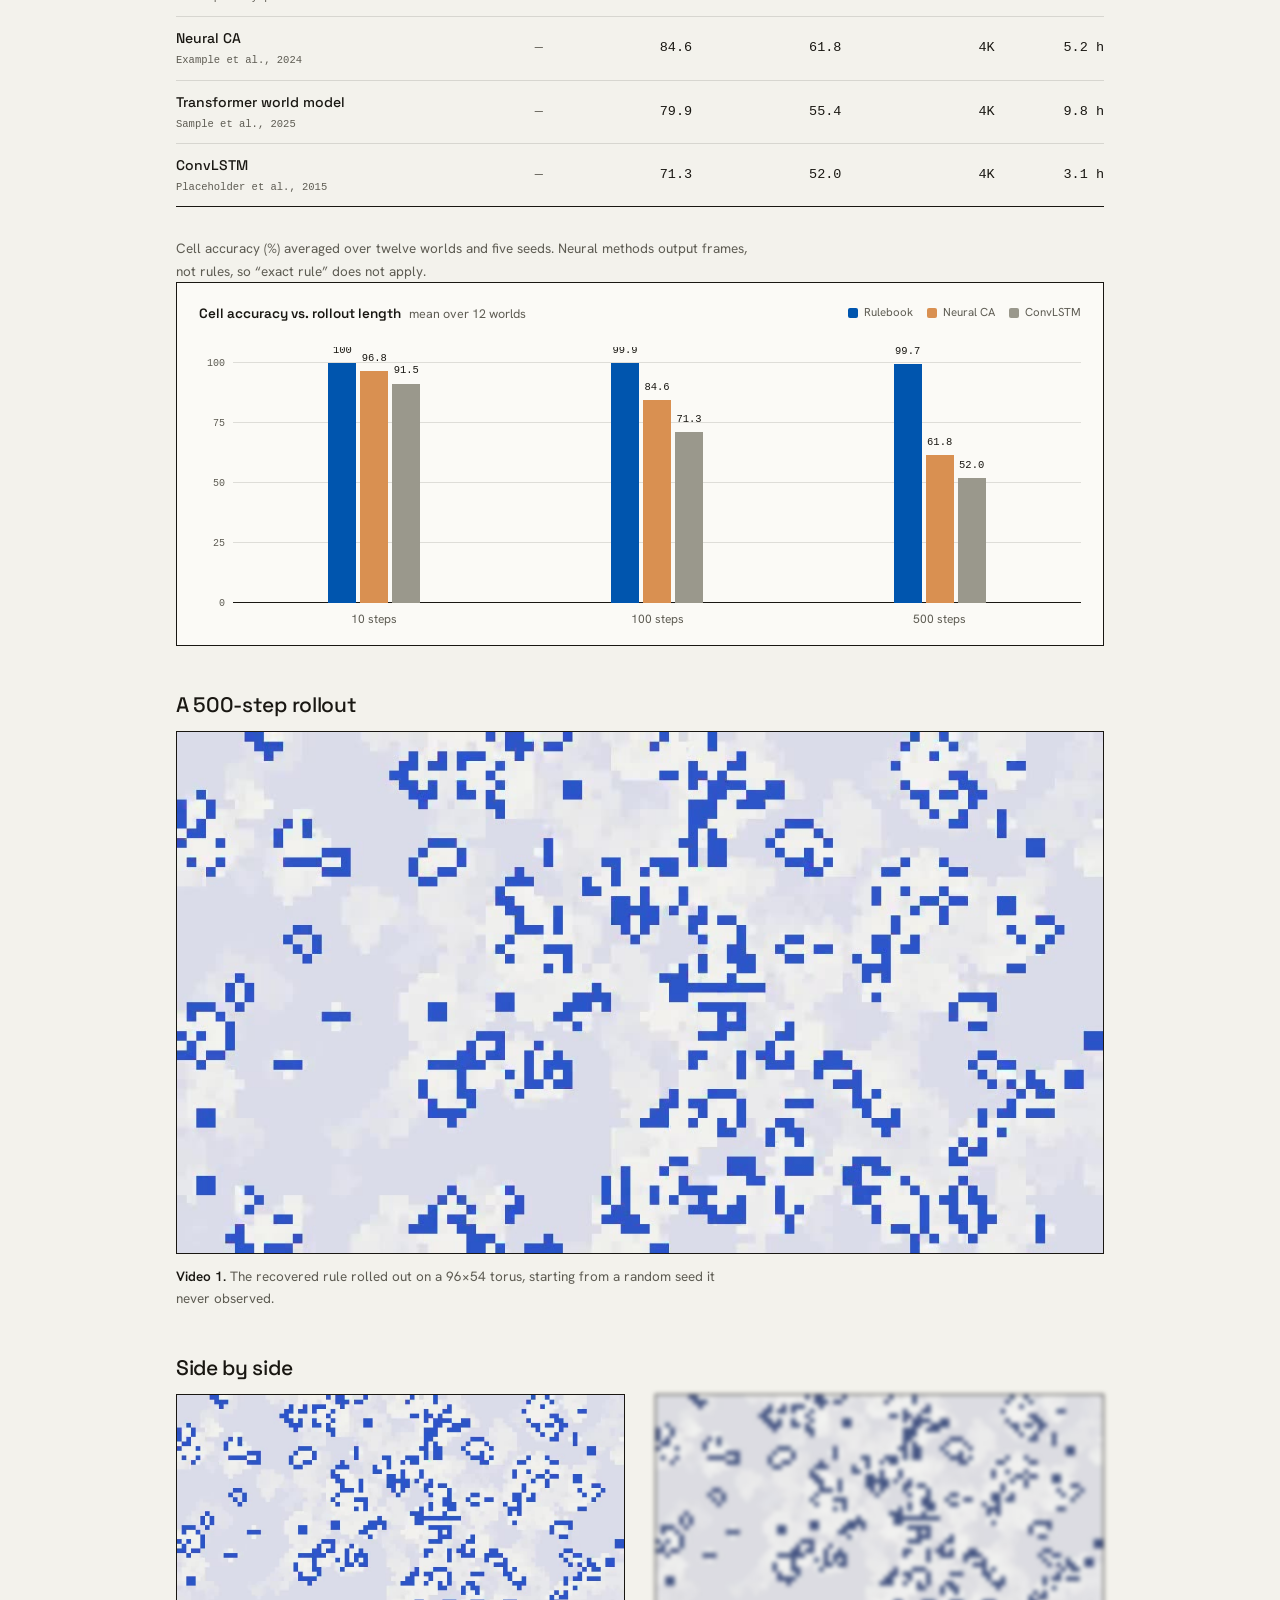
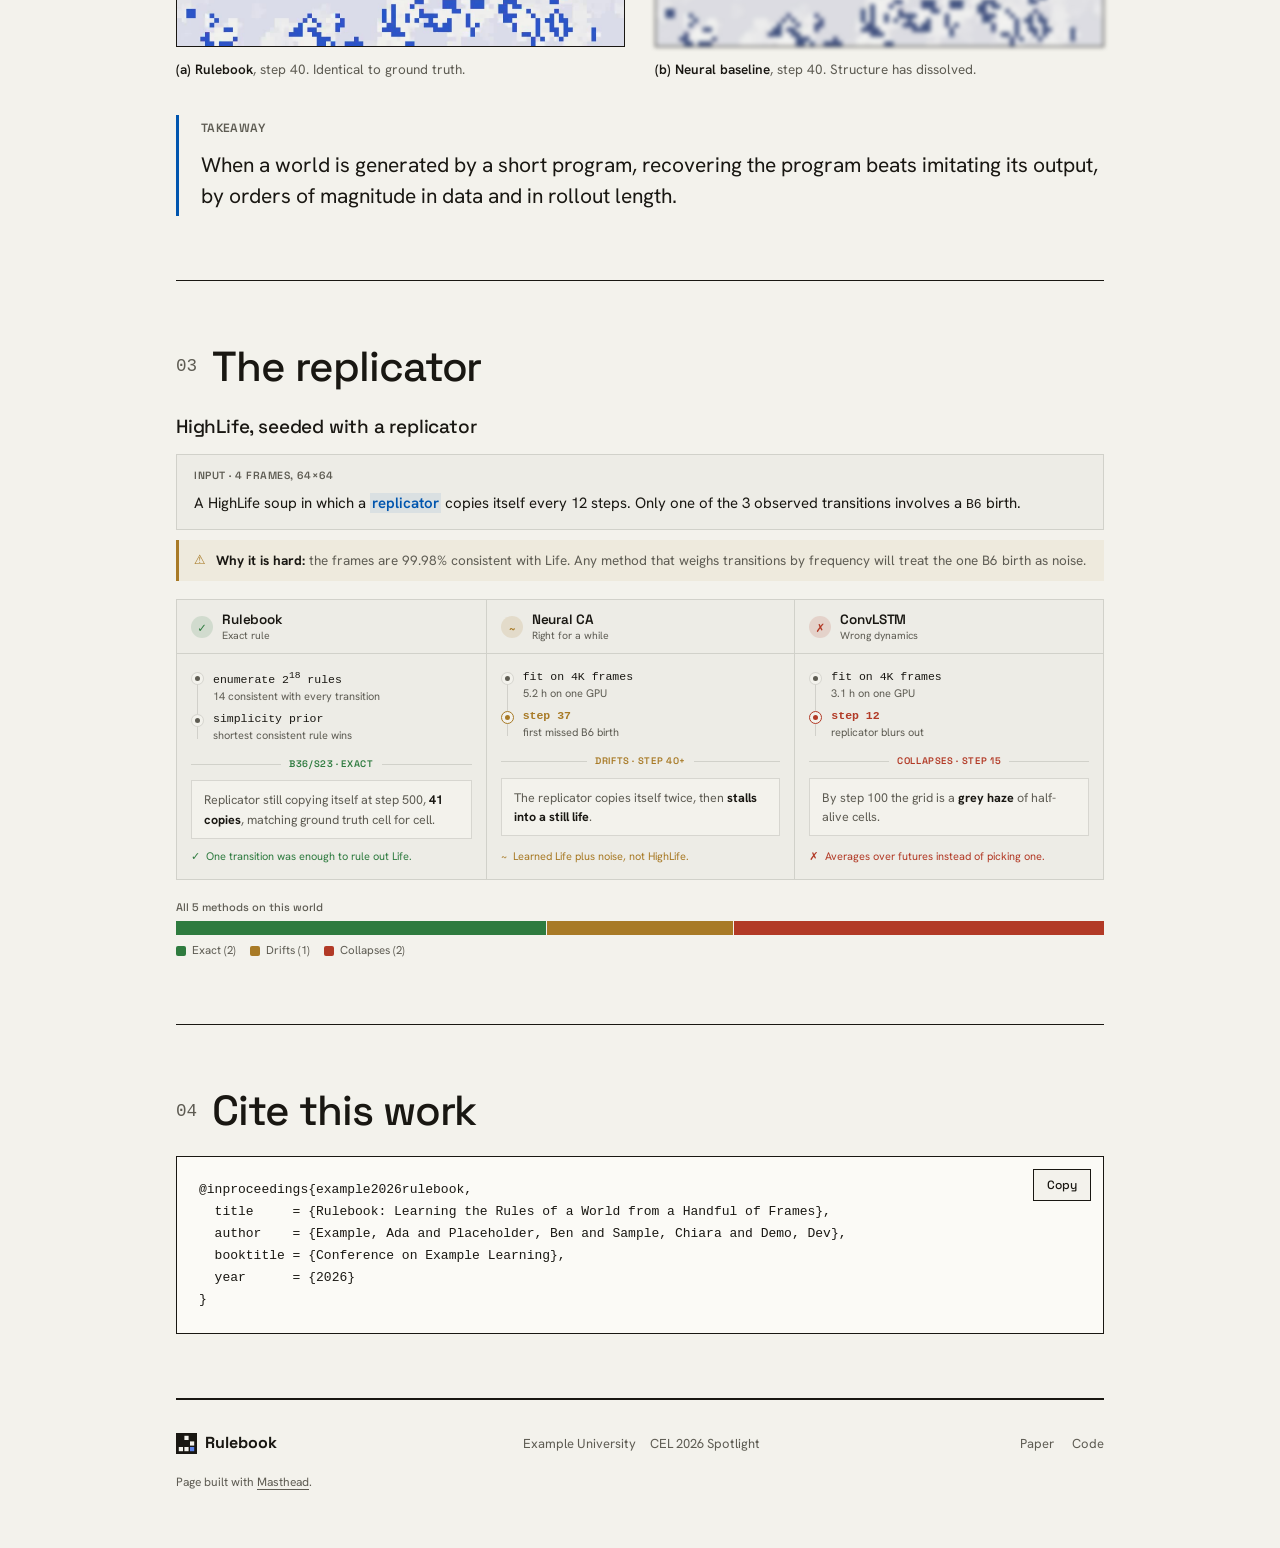
==== commit d19759a9: "Add v0.2 table, chart, comparison, case study modules and theme presets" ====
--- a/examples/rulebook.html
+++ b/examples/rulebook.html
@@ -43,6 +43,16 @@
 <link href="https://fonts.googleapis.com/css2?family=Space+Grotesk:wght@400;500;600;700&family=Hanken+Grotesk:wght@400;500;600;700&display=swap" rel="stylesheet">
 <link rel="stylesheet" href="../assets/css/tokens.css">
 <link rel="stylesheet" href="../assets/css/masthead.css">
+<!-- demo only: ?theme=gazette | lab | mono previews a preset -->
+<script>
+  (function () {
+    var m = location.search.match(/[?&]theme=(gazette|lab|mono)\b/);
+    if (!m) return;
+    var l = document.createElement('link');
+    l.rel = 'stylesheet'; l.href = '../assets/css/themes/' + m[1] + '.css';
+    document.head.appendChild(l);
+  })();
+</script>
 </head>
 <body>
 <a class="skip" href="#main">Skip to content</a>
@@ -57,6 +67,7 @@
           <a href="#abstract">Abstract</a>
           <a href="#method">Method</a>
           <a href="#results">Results</a>
+          <a href="#cases">Cases</a>
           <a href="#cite">Cite</a>
         </nav>
         <button class="theme" type="button" aria-label="Toggle dark mode">
@@ -144,6 +155,25 @@
       <p>Each candidate rule maps a cell and its eight neighbors to the cell&rsquo;s next state. Instead of fitting a network to approximate that map, Rulebook enumerates the <code>2<sup>18</sup></code> outer-totalistic rules and keeps those consistent with every observed transition, breaking ties with a simplicity prior.</p>
       <p>Because the output is a symbolic rule, it can be read, verified, and run at any grid size. The same rule runs unchanged on a 12&times;12 grid or a 4096&times;4096 one.</p>
     </div>
+
+    <h3 class="subh">One digit apart</h3>
+    <div class="pair">
+      <div class="card">
+        <div class="ct">Life &middot; B3/S23</div>
+        <p class="q"><span class="who">frames:</span> four snapshots of a soup settling into blinkers and blocks. A cell is <b>born with exactly 3</b> live neighbors.</p>
+        <div class="r">Rulebook returns <b>B3/S23</b>; so does every rule-agnostic baseline, in effect, because Life is what they were tuned on.</div>
+      </div>
+      <div class="delta">
+        <div class="dsym">&delta;</div>
+        <div class="sym"></div>
+        <div>births on 6 too</div>
+      </div>
+      <div class="card hi">
+        <div class="ct">HighLife &middot; B36/S23</div>
+        <p class="q"><span class="who">frames:</span> four snapshots that look almost identical. One cell is <b>born with 6</b> neighbors, once.</p>
+        <div class="r">That single transition rules out B3/S23. Rulebook returns <b>B36/S23</b>; neural simulators average it away.</div>
+      </div>
+    </div>
   </section>
 
   <!-- ===== MODULE: results — key numbers, video, side-by-side figures, callout ===== -->
@@ -165,6 +195,49 @@
         <div class="kt">On a laptop CPU</div>
         <p>The full search over 262,144 rules runs in under half a second, with no training run.</p>
       </div>
+    </div>
+
+    <h3 class="subh">All twelve worlds</h3>
+    <div class="tbl-wrap">
+      <table class="tbl">
+        <thead>
+          <tr><th data-sort="text">Method</th><th data-sort="num">Exact rule</th><th data-sort="num">Acc. @100 &uarr;</th><th data-sort="num">Acc. @500 &uarr;</th><th data-sort="num">Frames seen</th><th data-sort="num">Fit time</th></tr>
+        </thead>
+        <tbody>
+          <tr class="best"><td>Rulebook<small>ours</small></td><td data-v="11"><b>11 / 12</b></td><td><b>99.9</b></td><td><b>99.7</b></td><td><b>4</b></td><td data-v="0.4"><b>0.4 s</b></td></tr>
+          <tr><td>Rulebook<small>no simplicity prior</small></td><td data-v="8">8 / 12</td><td>97.2</td><td>95.1</td><td>4</td><td data-v="0.4">0.4 s</td></tr>
+          <tr><td>Neural CA<small>Example et al., 2024</small></td><td class="dim" data-v="">&mdash;</td><td>84.6</td><td>61.8</td><td data-v="4000">4K</td><td data-v="18720">5.2 h</td></tr>
+          <tr><td>Transformer world model<small>Sample et al., 2025</small></td><td class="dim" data-v="">&mdash;</td><td>79.9</td><td>55.4</td><td data-v="4000">4K</td><td data-v="35280">9.8 h</td></tr>
+          <tr><td>ConvLSTM<small>Placeholder et al., 2015</small></td><td class="dim" data-v="">&mdash;</td><td>71.3</td><td>52.0</td><td data-v="4000">4K</td><td data-v="11160">3.1 h</td></tr>
+        </tbody>
+      </table>
+    </div>
+    <p class="tbl-note">Cell accuracy (%) averaged over twelve worlds and five seeds. Neural methods output frames, not rules, so &ldquo;exact rule&rdquo; does not apply.</p>
+
+    <div class="chart" role="figure" aria-label="Cell accuracy at 10, 100 and 500 steps for three methods">
+      <div class="chart-top">
+        <div class="chart-t">Cell accuracy vs. rollout length<span>mean over 12 worlds</span></div>
+        <div class="legend">
+          <span class="lg s1"><i></i>Rulebook</span>
+          <span class="lg s2"><i></i>Neural CA</span>
+          <span class="lg s4"><i></i>ConvLSTM</span>
+        </div>
+      </div>
+      <div class="chart-scroll"><div class="chart-in">
+        <div class="plot" style="--ymax:100">
+          <div class="gl" style="--g:25"><span>25</span></div>
+          <div class="gl" style="--g:50"><span>50</span></div>
+          <div class="gl" style="--g:75"><span>75</span></div>
+          <div class="gl" style="--g:100"><span>100</span></div>
+          <div class="gl base" style="--g:0"><span>0</span></div>
+          <div class="groups">
+            <div class="grp"><div class="bar s1" style="--v:100;--i:0"><span class="bv">100</span></div><div class="bar s2" style="--v:96.8;--i:1"><span class="bv">96.8</span></div><div class="bar s4" style="--v:91.5;--i:2"><span class="bv">91.5</span></div></div>
+            <div class="grp"><div class="bar s1" style="--v:99.9;--i:3"><span class="bv">99.9</span></div><div class="bar s2" style="--v:84.6;--i:4"><span class="bv">84.6</span></div><div class="bar s4" style="--v:71.3;--i:5"><span class="bv">71.3</span></div></div>
+            <div class="grp"><div class="bar s1" style="--v:99.7;--i:6"><span class="bv">99.7</span></div><div class="bar s2" style="--v:61.8;--i:7"><span class="bv">61.8</span></div><div class="bar s4" style="--v:52.0;--i:8"><span class="bv">52.0</span></div></div>
+          </div>
+        </div>
+        <div class="xl"><span>10 steps</span><span>100 steps</span><span>500 steps</span></div>
+      </div></div>
     </div>
 
     <h3 class="subh">A 500-step rollout</h3>
@@ -192,9 +265,61 @@
     </div>
   </section>
 
+  <section class="sec" id="cases">
+    <h2><span class="sn">03</span>The replicator</h2>
+    <div class="case">
+      <h3 class="case-h">HighLife, seeded with a replicator</h3>
+      <div class="case-q"><span class="cq-label">Input &middot; 4 frames, 64&times;64</span>A HighLife soup in which a <mark>replicator</mark> copies itself every 12 steps. Only one of the 3 observed transitions involves a <code>B6</code> birth.</div>
+      <div class="trig"><span>&#9888;</span><p><b>Why it is hard:</b> the frames are 99.98% consistent with Life. Any method that weighs transitions by frequency will treat the one B6 birth as noise.</p></div>
+      <div class="lanes">
+        <div class="lane good">
+          <div class="lane-h"><span class="lv">&#10003;</span><div><b>Rulebook</b><small>Exact rule</small></div></div>
+          <div class="lane-b">
+            <div class="tl">
+              <div class="ts"><i></i><div><code>enumerate 2<sup>18</sup> rules</code><small>14 consistent with every transition</small></div></div>
+              <div class="ts"><i></i><div><code>simplicity prior</code><small>shortest consistent rule wins</small></div></div>
+            </div>
+            <div class="lmark"><i></i><span>B36/S23 &middot; exact</span><i></i></div>
+            <div class="lq">Replicator still copying itself at step 500, <b>41 copies</b>, matching ground truth cell for cell.</div>
+            <div class="lcons"><span>&#10003;</span>One transition was enough to rule out Life.</div>
+          </div>
+        </div>
+        <div class="lane warn">
+          <div class="lane-h"><span class="lv">~</span><div><b>Neural CA</b><small>Right for a while</small></div></div>
+          <div class="lane-b">
+            <div class="tl">
+              <div class="ts"><i></i><div><code>fit on 4K frames</code><small>5.2 h on one GPU</small></div></div>
+              <div class="ts crit"><i></i><div><code>step 37</code><small>first missed B6 birth</small></div></div>
+            </div>
+            <div class="lmark"><i></i><span>Drifts &middot; step 40+</span><i></i></div>
+            <div class="lq">The replicator copies itself twice, then <b>stalls into a still life</b>.</div>
+            <div class="lcons"><span>~</span>Learned Life plus noise, not HighLife.</div>
+          </div>
+        </div>
+        <div class="lane bad">
+          <div class="lane-h"><span class="lv">&#10007;</span><div><b>ConvLSTM</b><small>Wrong dynamics</small></div></div>
+          <div class="lane-b">
+            <div class="tl">
+              <div class="ts"><i></i><div><code>fit on 4K frames</code><small>3.1 h on one GPU</small></div></div>
+              <div class="ts crit"><i></i><div><code>step 12</code><small>replicator blurs out</small></div></div>
+            </div>
+            <div class="lmark"><i></i><span>Collapses &middot; step 15</span><i></i></div>
+            <div class="lq">By step 100 the grid is a <b>grey haze</b> of half-alive cells.</div>
+            <div class="lcons"><span>&#10007;</span>Averages over futures instead of picking one.</div>
+          </div>
+        </div>
+      </div>
+      <div class="obar-wrap">
+        <div class="obar-label">All 5 methods on this world</div>
+        <div class="obar"><span style="flex:2;--c:var(--good)" title="Exact (2)"></span><span style="flex:1;--c:var(--warn)" title="Drifts (1)"></span><span style="flex:2;--c:var(--bad)" title="Collapses (2)"></span></div>
+        <div class="legend"><span class="lg" style="--c:var(--good)"><i></i>Exact (2)</span><span class="lg" style="--c:var(--warn)"><i></i>Drifts (1)</span><span class="lg" style="--c:var(--bad)"><i></i>Collapses (2)</span></div>
+      </div>
+    </div>
+  </section>
+
   <!-- ===== MODULE: cite — paste your BibTeX inside <pre> ===== -->
   <section class="sec" id="cite">
-    <h2><span class="sn">03</span>Cite this work</h2>
+    <h2><span class="sn">04</span>Cite this work</h2>
     <div class="citebox">
       <button type="button" class="copy">Copy</button>
       <pre>@inproceedings{example2026rulebook,
--- a/assets/css/tokens.css
+++ b/assets/css/tokens.css
@@ -24,6 +24,17 @@
   --badge:#d4661a;
   --on-badge:#ffffff;
 
+  /* status: case studies, table highlights */
+  --good:oklch(0.52 0.12 148);
+  --warn:#a87a26;
+  --bad:#b23a26;
+
+  /* chart series: bars, legend chips (.s1 ... .s4) */
+  --c1:oklch(0.46 0.16 256);
+  --c2:#d99051;
+  --c3:#4f9f82;
+  --c4:#9a988c;
+
   /* type */
   --display:'Space Grotesk',system-ui,sans-serif;
   --text:'Hanken Grotesk',system-ui,sans-serif;
@@ -48,6 +59,13 @@
     --on-accent:#15140f;
     --badge:#e07a33;
     --on-badge:#15140f;
+    --good:oklch(0.74 0.13 148);
+    --warn:#d9aa55;
+    --bad:#e2735e;
+    --c1:oklch(0.74 0.12 256);
+    --c2:#e0a06a;
+    --c3:#6cbf9f;
+    --c4:#77756b;
   }
 }
 :root[data-theme="dark"]{
@@ -63,4 +81,11 @@
   --on-accent:#15140f;
   --badge:#e07a33;
   --on-badge:#15140f;
+  --good:oklch(0.74 0.13 148);
+  --warn:#d9aa55;
+  --bad:#e2735e;
+  --c1:oklch(0.74 0.12 256);
+  --c2:#e0a06a;
+  --c3:#6cbf9f;
+  --c4:#77756b;
 }
--- a/assets/css/masthead.css
+++ b/assets/css/masthead.css
@@ -145,6 +145,126 @@
 .credit a{text-underline-offset:3px;text-decoration-thickness:1px}
 .credit a:hover{color:var(--ink)}
 
+/* ---- results table ----------------------------------------------------- */
+.tbl-wrap{overflow-x:auto;margin:0 0 30px}
+.tbl{width:100%;border-collapse:collapse;font-variant-numeric:tabular-nums;min-width:520px}
+.tbl th,.tbl td{padding:10px 12px;border-bottom:1px solid var(--hair);text-align:right}
+.tbl th:first-child,.tbl td:first-child{text-align:left;padding-left:0}
+.tbl th:last-child,.tbl td:last-child{padding-right:0}
+.tbl thead th{font-family:var(--display);font-size:11px;font-weight:600;letter-spacing:0.04em;text-transform:uppercase;color:var(--muted);border-bottom:1px solid var(--rule);white-space:nowrap;vertical-align:bottom}
+.tbl td{font-family:var(--mono);font-size:13.5px}
+.tbl td:first-child{font-family:var(--display);font-weight:500;font-size:14px;min-width:10em}
+.tbl td small{display:block;font-family:var(--mono);font-size:10.5px;font-weight:400;color:var(--muted);margin-top:2px}
+.tbl td b{font-weight:700;color:var(--accent)}
+.tbl td.dim{color:var(--muted)}
+.tbl tbody tr:last-child td{border-bottom:1px solid var(--rule)}
+.tbl tbody tr.best td{background:var(--accent-soft)}
+.tbl tbody tr:hover td{background:color-mix(in srgb,var(--ink) 4%,transparent)}
+.tbl th[data-sort]{cursor:pointer;user-select:none}
+.tbl th[data-sort]:hover,.tbl th[aria-sort]{color:var(--ink)}
+.tbl th .ar{display:inline-block;width:11px;font-size:9px;margin-left:4px;vertical-align:1px;text-align:left}
+.tbl-note{font-size:13.5px;color:var(--muted);margin:12px 0 0;max-width:72ch}
+
+/* ---- bar chart: <div class="chart"> with --v (value) per .bar ----------- */
+.chart{border:1px solid var(--rule);background:var(--paper);padding:20px 22px 18px;margin:0 0 30px}
+.chart-top{display:flex;justify-content:space-between;align-items:baseline;flex-wrap:wrap;gap:8px 16px;margin-bottom:22px}
+.chart-t{font-family:var(--display);font-size:13.5px;font-weight:600}
+.chart-t span{color:var(--muted);font-weight:400;font-family:var(--text);font-size:12.5px;margin-left:8px}
+.legend{display:flex;gap:6px 14px;flex-wrap:wrap;font-size:11.5px;color:var(--muted)}
+.lg{display:inline-flex;align-items:center;gap:6px;cursor:default;transition:opacity .25s ease,color .25s ease}
+.lg i{width:10px;height:10px;border-radius:2px;display:inline-block;background:var(--c)}
+.chart-scroll{overflow-x:auto}
+.chart-in{min-width:300px} /* raise for many groups: the chart then scrolls sideways on phones */
+.plot{--ymax:100;position:relative;height:240px;margin:16px 0 0 34px}
+.gl{position:absolute;left:0;right:0;bottom:calc(var(--g)/var(--ymax)*100%);border-top:1px solid var(--hair)}
+.gl span{position:absolute;left:-34px;top:-7px;width:26px;text-align:right;font-family:var(--mono);font-size:10px;color:var(--muted)}
+.gl.base{border-top-color:var(--rule)}
+.groups{position:absolute;inset:0;display:flex}
+.grp{flex:1;min-width:0;display:flex;align-items:flex-end;justify-content:center;gap:4px}
+.bar{flex:none;width:min(28px,24%);height:calc(var(--v)/var(--ymax)*100%);background:var(--c);position:relative;transition:opacity .25s ease}
+.bar .bv{position:absolute;bottom:100%;left:50%;translate:-50% 0;margin-bottom:4px;font-family:var(--mono);font-size:10.5px;color:var(--ink);white-space:nowrap}
+.xl{display:flex;margin:8px 0 0 34px}
+.xl span{flex:1;min-width:0;text-align:center;font-size:12px;line-height:1.35;color:var(--muted);padding:0 4px}
+.s1{--c:var(--c1)}
+.s2{--c:var(--c2)}
+.s3{--c:var(--c3)}
+.s4{--c:var(--c4)}
+/* hover a legend chip or a bar to focus one series */
+.chart:has(:is(.lg,.bar).s1:hover) :is(.lg,.bar):not(.s1),
+.chart:has(:is(.lg,.bar).s2:hover) :is(.lg,.bar):not(.s2),
+.chart:has(:is(.lg,.bar).s3:hover) :is(.lg,.bar):not(.s3),
+.chart:has(:is(.lg,.bar).s4:hover) :is(.lg,.bar):not(.s4){opacity:.25}
+.chart:has(:is(.lg,.bar):hover) .lg:hover{color:var(--ink)}
+html.js .chart .bar{transform:scaleY(0);transform-origin:bottom;transition:transform .7s cubic-bezier(.22,.75,.3,1),opacity .25s ease;transition-delay:calc(var(--i,0)*40ms),0s}
+html.js .chart.in .bar{transform:none}
+html.js .chart .bv{opacity:0;transition:opacity .5s ease;transition-delay:calc(var(--i,0)*40ms + .45s)}
+html.js .chart.in .bv{opacity:1}
+
+/* ---- comparison cards: two cards and a change between them ------------- */
+.pair{display:grid;grid-template-columns:minmax(0,1fr) auto minmax(0,1fr);align-items:stretch;gap:clamp(12px,2vw,22px)}
+.card{border:1px solid var(--rule);padding:22px;display:flex;flex-direction:column}
+.card.hi{border-color:var(--accent);background:var(--accent-soft)}
+.card .ct{font-family:var(--display);font-size:12px;font-weight:600;letter-spacing:0.02em;margin-bottom:14px;color:var(--muted)}
+.card.hi .ct{color:var(--accent)}
+.card .q{font-size:15.5px;line-height:1.6;margin:0 0 14px}
+.card .q .who{color:var(--muted)}
+.card .r{font-size:14px;line-height:1.55;color:var(--muted);border-top:1px solid var(--hair);padding-top:12px;margin-top:auto}
+.card.hi .r{border-top-color:var(--accent)}
+.card .r b{color:var(--ink);font-weight:600}
+.delta{display:flex;flex-direction:column;align-items:center;justify-content:center;min-width:96px;gap:7px;color:var(--muted);font-size:11.5px;text-align:center}
+.delta>div:last-child{max-width:12ch;line-height:1.45}
+.delta .dsym{font-family:var(--display);font-size:21px;font-weight:500;color:var(--accent);line-height:1}
+.delta .sym{width:70px;height:2px;background:var(--accent);position:relative;animation:nudgeX 2.6s ease-in-out 1.4s infinite}
+.delta .sym::after{content:'';position:absolute;right:-1px;top:-4px;border-left:9px solid var(--accent);border-top:5px solid transparent;border-bottom:5px solid transparent}
+@keyframes nudgeX{0%,100%{translate:0 0}50%{translate:5px 0}}
+@keyframes nudgeY{0%,100%{translate:0 0}50%{translate:0 5px}}
+
+/* ---- case study: an input, then one lane per method -------------------- */
+.case+.case{margin-top:44px}
+.case-h{font-family:var(--display);font-weight:500;font-size:19px;letter-spacing:-0.01em;margin:0 0 12px}
+.case-q{margin:0 0 10px;padding:13px 17px;background:color-mix(in srgb,var(--ink) 2.5%,transparent);border:1px solid var(--hair);font-size:15px;line-height:1.6}
+.cq-label{display:block;font-family:var(--display);font-size:10.5px;font-weight:600;letter-spacing:0.05em;text-transform:uppercase;color:var(--muted);margin-bottom:6px}
+.case-q mark{background:var(--accent-soft);color:var(--accent);font-weight:600;padding:0 2px}
+.case-q code,.lq code{font-family:var(--mono);font-size:0.87em}
+.trig{display:flex;gap:10px;align-items:flex-start;margin:0 0 18px;padding:10px 15px;border-left:3px solid var(--warn);background:color-mix(in srgb,var(--warn) 7%,transparent)}
+.trig>span{flex:none;color:var(--warn);font-size:13px;line-height:1.6}
+.trig p{font-size:13.5px;line-height:1.55;margin:0;color:var(--muted)}
+.trig p b{color:var(--ink)}
+.lanes{display:grid;grid-template-columns:repeat(auto-fit,minmax(220px,1fr));border:1px solid var(--hair);background:color-mix(in srgb,var(--ink) 2.5%,transparent)}
+.lane{--s:var(--muted);min-width:0;display:flex;flex-direction:column}
+.lane.good{--s:var(--good)}
+.lane.warn{--s:var(--warn)}
+.lane.bad{--s:var(--bad)}
+.lane+.lane{border-left:1px solid var(--hair)}
+.lane-h{display:flex;align-items:center;gap:9px;padding:12px 14px 10px;border-bottom:1px solid var(--hair)}
+.lv{flex:none;width:22px;height:22px;border-radius:50%;display:flex;align-items:center;justify-content:center;font-size:11.5px;font-weight:700;line-height:1;color:var(--s);background:color-mix(in srgb,var(--s) 14%,transparent)}
+.lane-h b{font-family:var(--display);font-size:13.5px;font-weight:600;letter-spacing:-0.01em;display:block;line-height:1.2}
+.lane-h small{font-size:10.5px;color:var(--muted);display:block;line-height:1.3;margin-top:1px}
+.lane-b{padding:12px 14px 14px;display:flex;flex-direction:column;flex:1}
+.tl{position:relative;margin:0 0 4px}
+.tl::before{content:'';position:absolute;left:6px;top:8px;bottom:8px;width:1px;background:var(--hair)}
+.ts{display:flex;gap:9px;align-items:flex-start;padding:3.5px 0;position:relative}
+.ts i{flex:none;width:13px;height:13px;border-radius:50%;border:1.5px solid var(--hair);background:var(--bg);margin-top:3px;z-index:1}
+.ts i::after{content:'';display:block;width:5px;height:5px;border-radius:50%;background:var(--muted);margin:2.5px auto}
+.ts.crit i{border-color:var(--s)}
+.ts.crit i::after{background:var(--s)}
+.ts code{font-family:var(--mono);font-size:11.5px;line-height:1.45;display:block;overflow-wrap:anywhere}
+.ts.crit code{color:var(--s);font-weight:600}
+.ts small{font-size:11px;color:var(--muted);line-height:1.4;display:block}
+.lmark{display:flex;align-items:center;gap:8px;margin:6px 0 8px}
+.lmark i{flex:1;height:1px;background:var(--hair)}
+.lmark span{font-family:var(--display);font-size:9.5px;font-weight:600;letter-spacing:0.07em;text-transform:uppercase;white-space:nowrap;color:var(--s)}
+.lq{padding:9px 12px;background:var(--bg);border:1px solid var(--hair);font-size:12.5px;line-height:1.55;color:var(--muted)}
+.lq b{color:var(--ink)}
+.lcons{margin-top:auto;padding-top:10px;font-size:11px;line-height:1.45;display:flex;gap:6px;align-items:flex-start;color:var(--s)}
+.lcons>span{flex:none}
+/* outcome bar under a case: flex values are counts */
+.obar-wrap{margin-top:18px}
+.obar-label{font-family:var(--display);font-size:11px;font-weight:500;color:var(--muted);margin:0 0 5px}
+.obar{display:flex;height:14px;gap:1px}
+.obar span{display:block;height:100%;background:var(--c)}
+.obar+.legend{margin-top:6px}
+
 /* ---- motion: scroll reveal (only when JS runs) ------------------------- */
 html.js .rv{opacity:0;transform:translateY(14px);transition:opacity .55s ease,transform .55s cubic-bezier(.25,.7,.3,1)}
 html.js .rv.rv-in{opacity:1;transform:none}
@@ -176,6 +296,14 @@
   .keys{grid-template-columns:1fr}
   .keys>div{border-right:0;border-bottom:1px solid var(--hair);padding:22px 0}
   .keys>div:last-child{border-bottom:0}
+  .pair{grid-template-columns:1fr}
+  .delta{flex-direction:row;min-width:0;gap:12px}
+  .delta .sym{width:2px;height:38px;animation-name:nudgeY}
+  .delta .sym::after{right:auto;top:auto;bottom:-1px;left:-4px;border-left:5px solid transparent;border-right:5px solid transparent;border-top:9px solid var(--accent);border-bottom:0}
+  .lanes{grid-template-columns:1fr;background:none;border:0;gap:14px}
+  .lane{border:1px solid var(--hair);background:color-mix(in srgb,var(--ink) 2.5%,transparent)}
+  .lane+.lane{border-left:1px solid var(--hair)}
+  .chart{padding:16px 14px 14px}
   /* phones: one swipeable nav row that follows the section in view */
   .top-r{width:100%;gap:14px}
   .nav{flex:1;min-width:0;flex-wrap:nowrap;overflow-x:auto;gap:0 18px;padding-right:28px;scrollbar-width:none;-webkit-mask-image:linear-gradient(to right,#000 calc(100% - 28px),transparent);mask-image:linear-gradient(to right,#000 calc(100% - 28px),transparent)}
@@ -198,6 +326,9 @@
   html{scroll-behavior:auto}
   html.js h1.title .hl{background-size:100% 3px;animation:none}
   html.js .rv{opacity:1;transform:none;transition:none}
+  .delta .sym{animation:none}
+  html.js .chart .bar{transform:none;transition:opacity .25s ease}
+  html.js .chart .bv{opacity:1;transition:none}
 }
 @media print{
   .top,.theme,.copy{display:none}
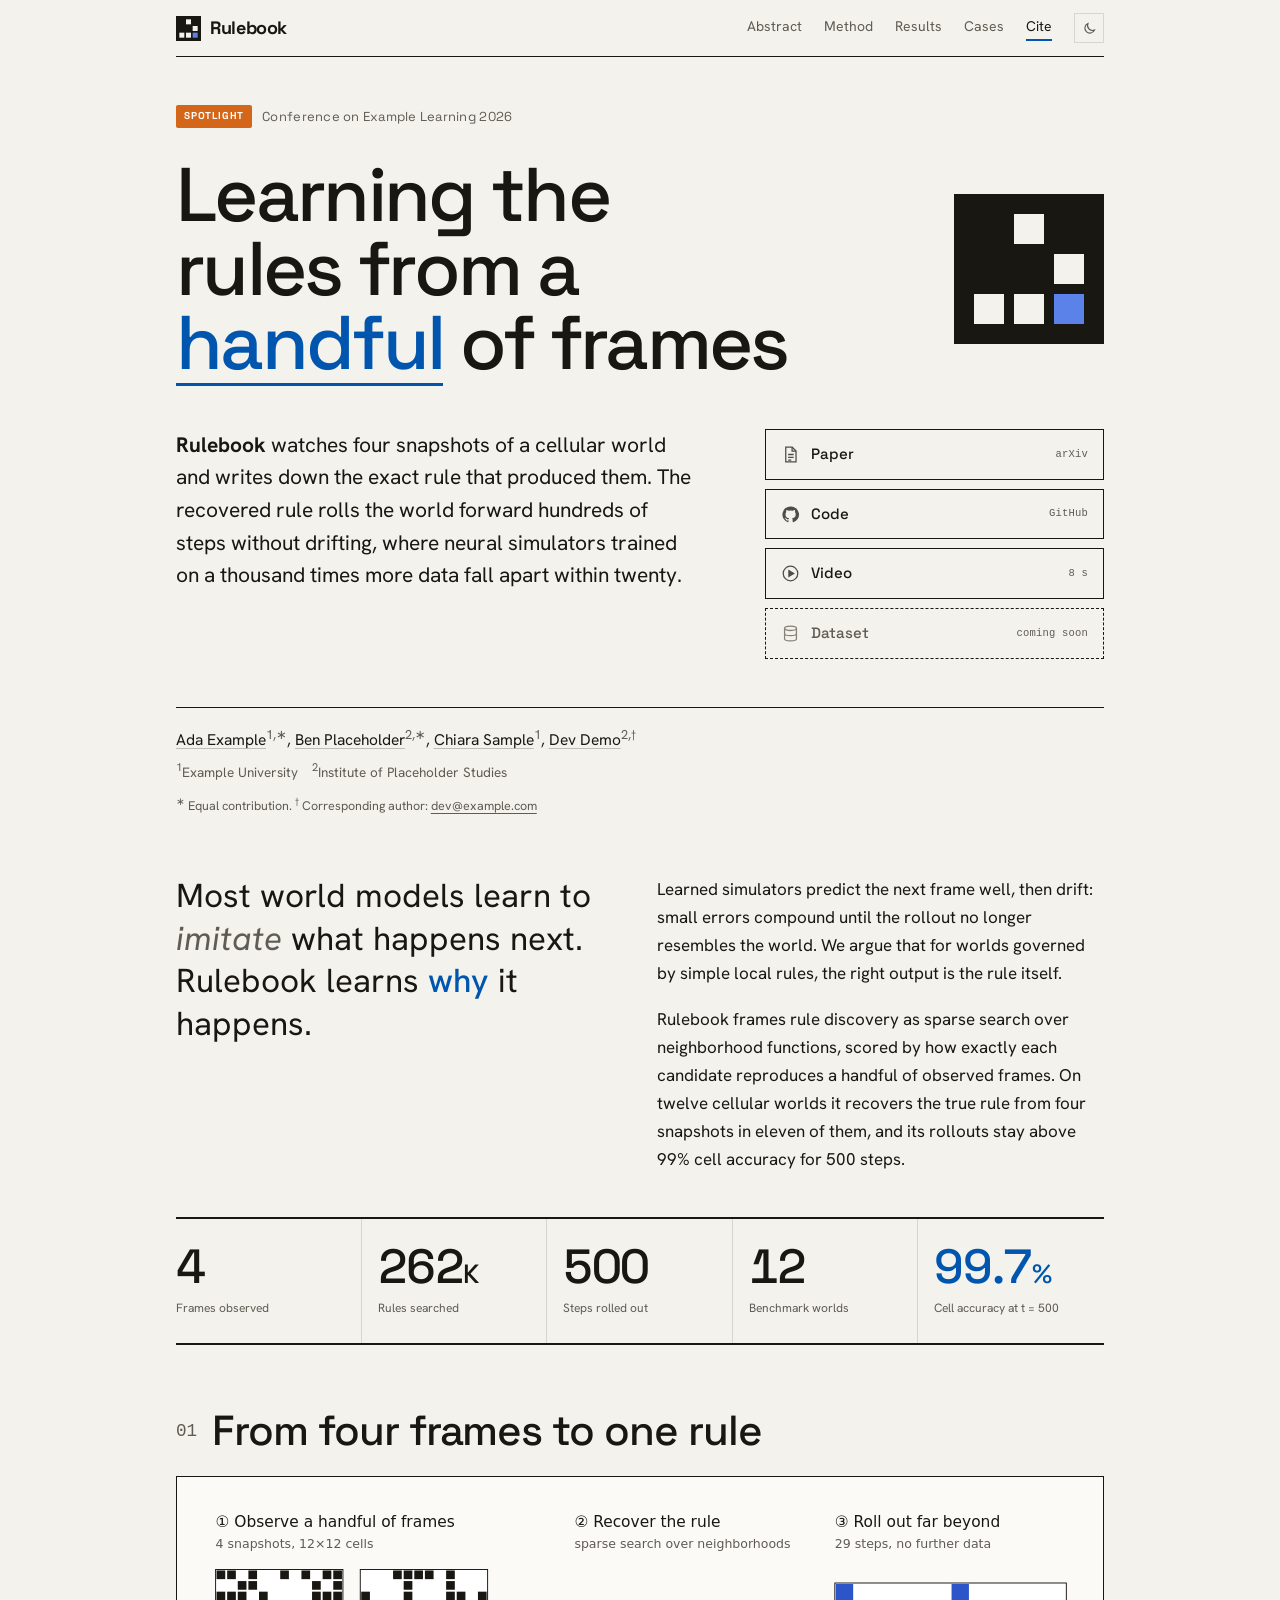
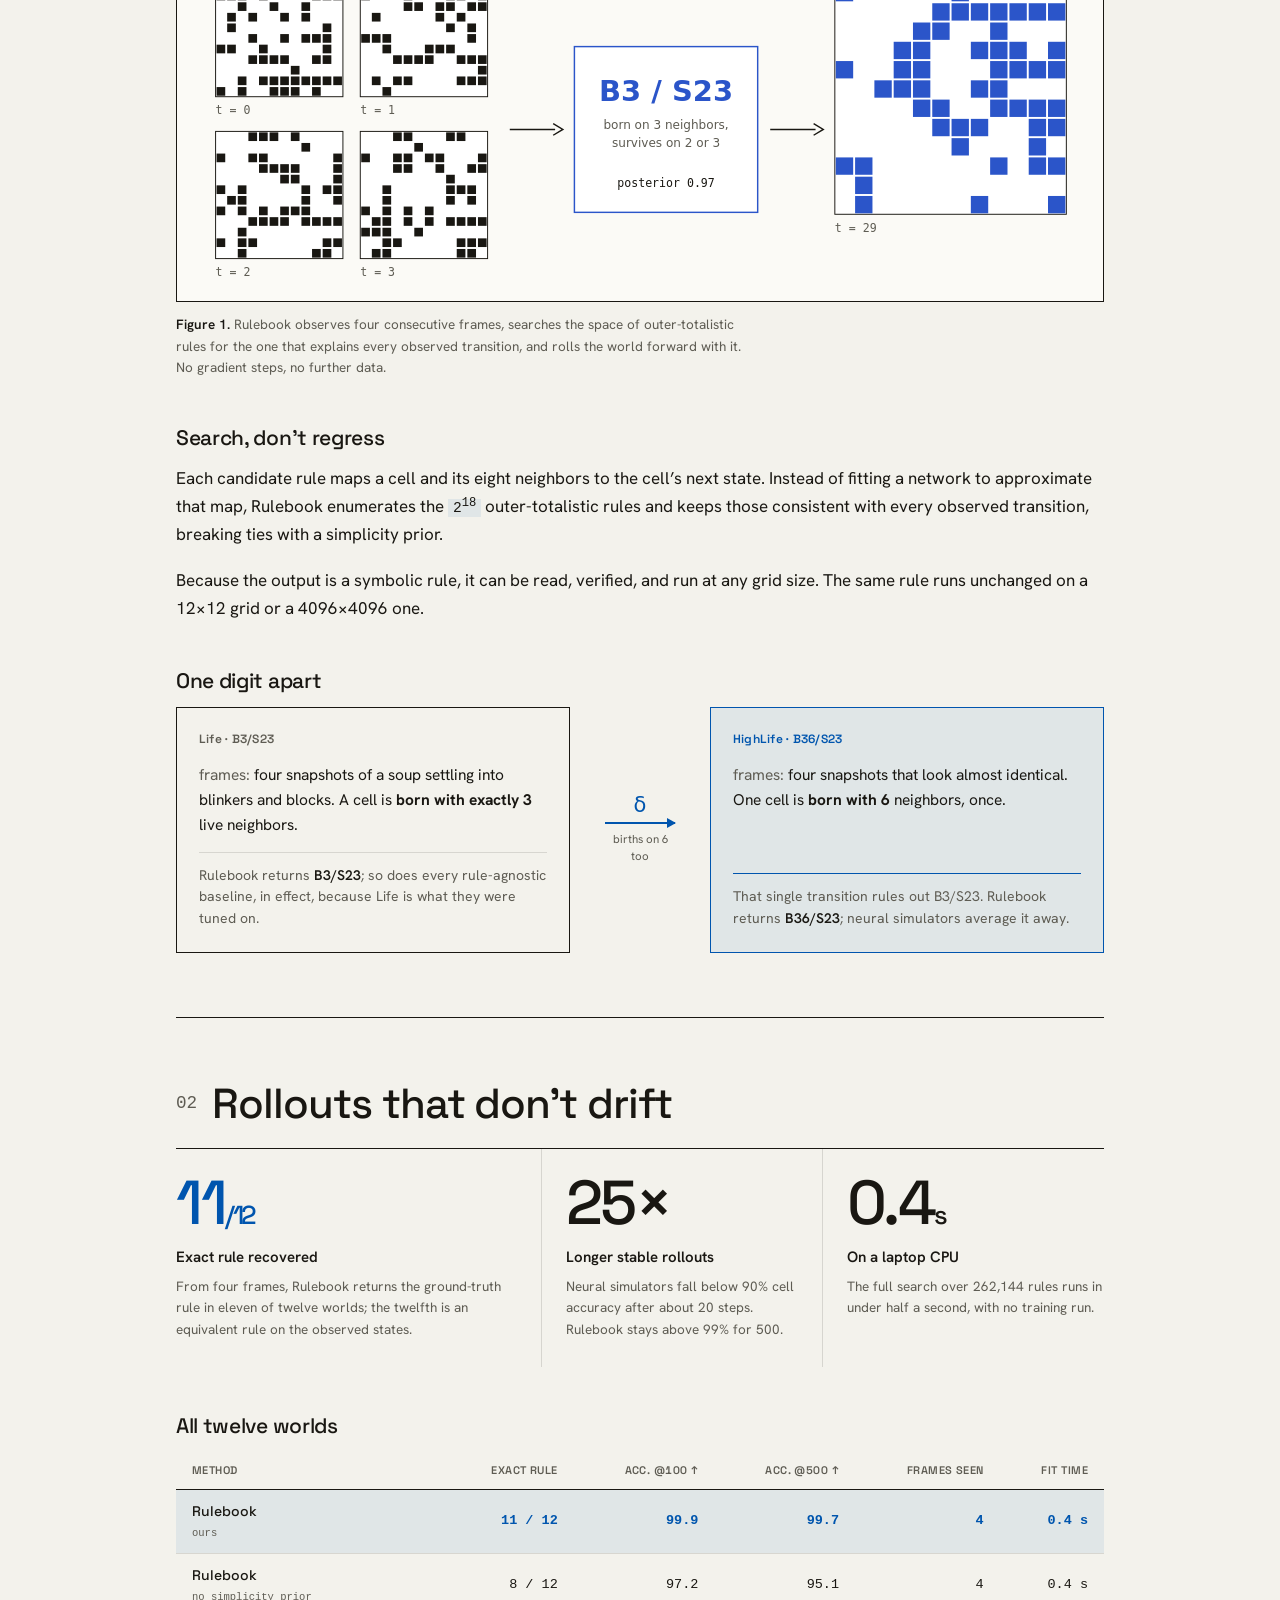
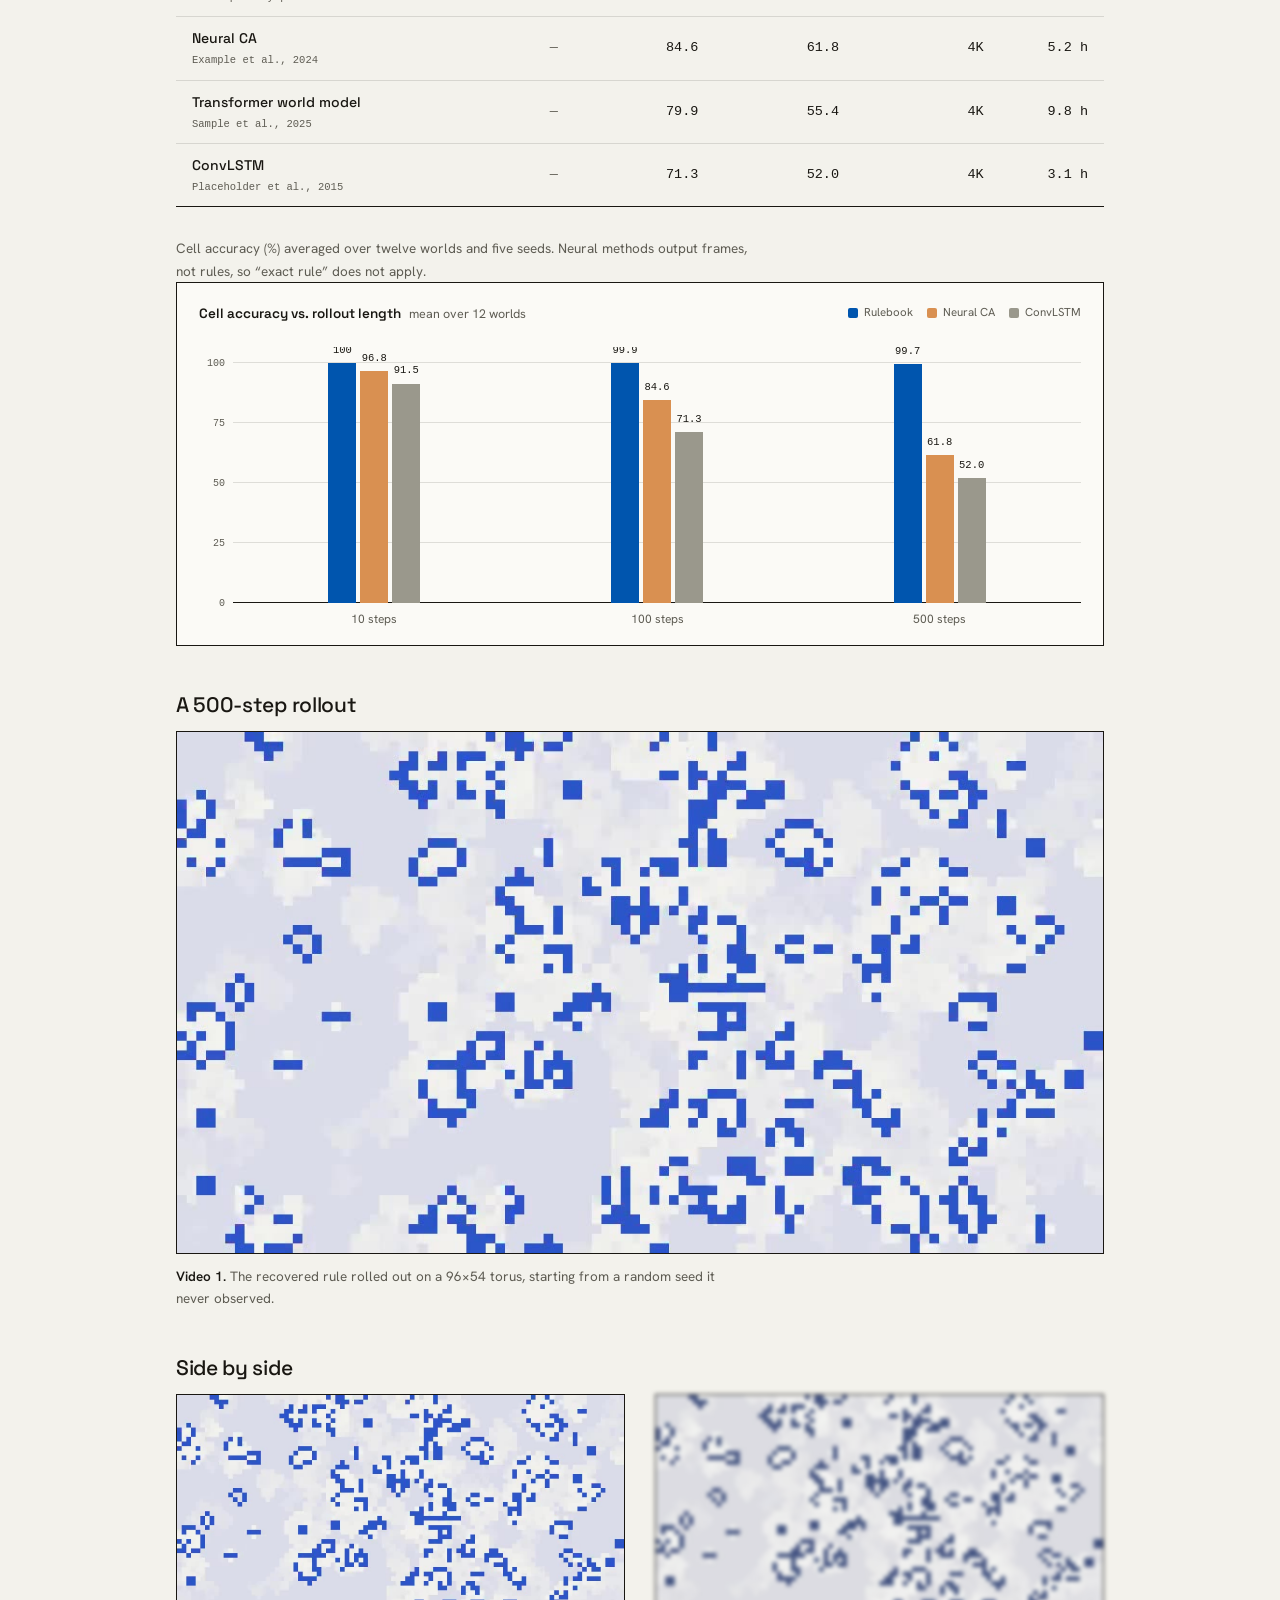
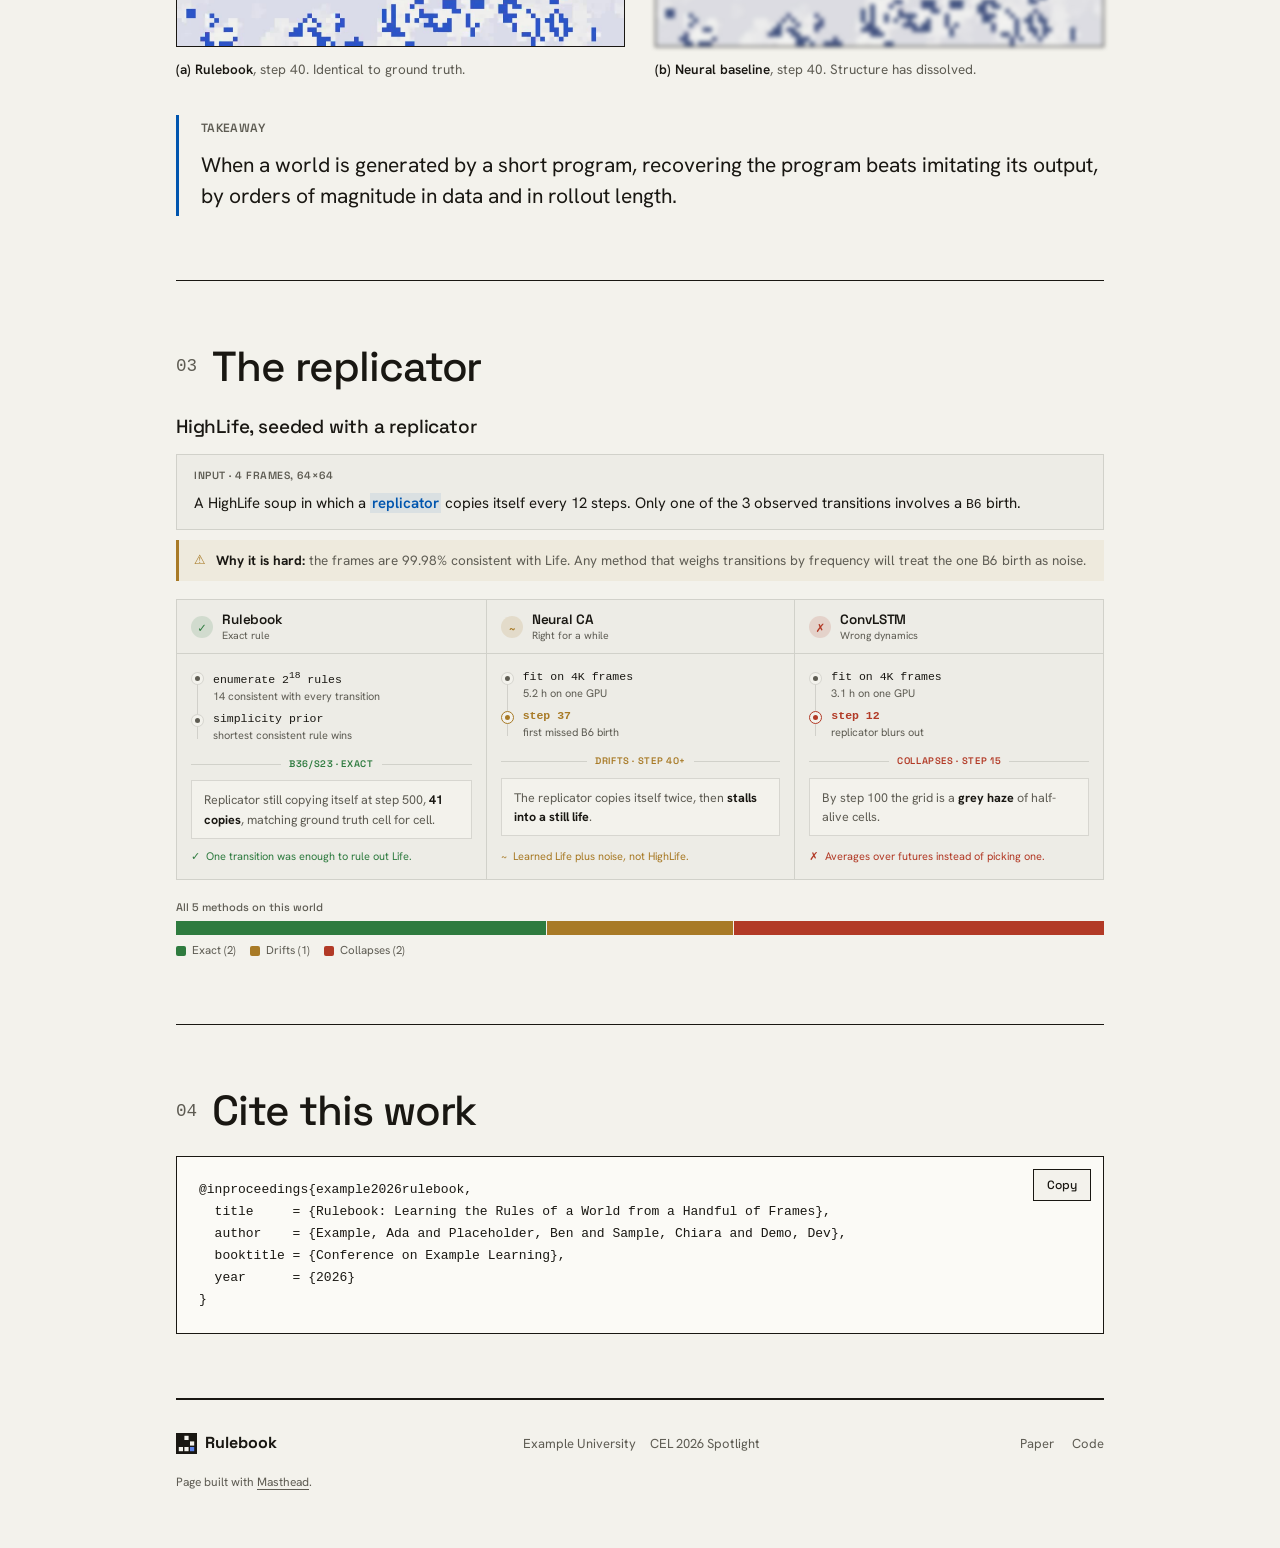
==== commit 63263927: "Point Video button at the video section" ====
--- a/examples/rulebook.html
+++ b/examples/rulebook.html
@@ -100,7 +100,7 @@
           <svg class="bic" viewBox="0 0 24 24" fill="currentColor" aria-hidden="true"><path d="M12 1.8a10.2 10.2 0 0 0-3.2 19.9c.5.1.7-.2.7-.5v-1.8c-2.8.6-3.4-1.2-3.4-1.2-.5-1.2-1.1-1.5-1.1-1.5-.9-.6.1-.6.1-.6 1 .1 1.6 1 1.6 1 .9 1.6 2.4 1.1 3 .9.1-.7.4-1.1.6-1.4-2.3-.3-4.6-1.1-4.6-5 0-1.1.4-2 1-2.7-.1-.3-.4-1.3.1-2.7 0 0 .9-.3 2.8 1a9.6 9.6 0 0 1 5.1 0c1.9-1.3 2.8-1 2.8-1 .6 1.4.2 2.4.1 2.7.6.7 1 1.6 1 2.7 0 3.9-2.4 4.7-4.6 5 .4.3.7.9.7 1.9v2.8c0 .3.2.6.7.5A10.2 10.2 0 0 0 12 1.8z"/></svg>
           <span class="lbl">Code</span><span class="tag">GitHub</span>
         </a>
-        <a class="btn" href="#results">
+        <a class="btn" href="#video">
           <svg class="bic" viewBox="0 0 24 24" fill="none" stroke="currentColor" stroke-width="1.6" aria-hidden="true"><circle cx="12" cy="12" r="9.2"/><path d="M10 8.4v7.2l6-3.6z" fill="currentColor"/></svg>
           <span class="lbl">Video</span><span class="tag">8 s</span>
         </a>
@@ -240,7 +240,7 @@
       </div></div>
     </div>
 
-    <h3 class="subh">A 500-step rollout</h3>
+    <h3 class="subh" id="video">A 500-step rollout</h3>
     <!-- data-autoplay: muted loop that plays only while on screen -->
     <figure class="fig">
       <video class="frame" src="media/rollout.mp4" poster="media/rollout-poster.jpg" width="960" height="540" data-autoplay loop muted playsinline preload="metadata" aria-label="Animated rollout of the recovered rule"></video>
--- a/assets/css/masthead.css
+++ b/assets/css/masthead.css
@@ -83,6 +83,7 @@
 
 /* ---- sections ---------------------------------------------------------- */
 .sec{border-top:1px solid var(--rule);padding:clamp(40px,5vw,64px) 0;scroll-margin-top:70px}
+.sec [id]{scroll-margin-top:80px} /* in-section anchors, e.g. #video */
 .sec>h2{font-size:clamp(27px,3.4vw,42px);line-height:1.06;letter-spacing:-0.025em;margin:0 0 22px;text-wrap:balance}
 .sec>h2 .sn{font-family:var(--mono);font-size:0.42em;font-weight:400;color:var(--muted);vertical-align:0.55em;margin-right:0.85em;letter-spacing:0}
 .subh{font-family:var(--display);font-weight:500;font-size:21px;letter-spacing:-0.015em;margin:42px 0 8px}
@@ -148,9 +149,8 @@
 /* ---- results table ----------------------------------------------------- */
 .tbl-wrap{overflow-x:auto;margin:0 0 30px}
 .tbl{width:100%;border-collapse:collapse;font-variant-numeric:tabular-nums;min-width:520px}
-.tbl th,.tbl td{padding:10px 12px;border-bottom:1px solid var(--hair);text-align:right}
-.tbl th:first-child,.tbl td:first-child{text-align:left;padding-left:0}
-.tbl th:last-child,.tbl td:last-child{padding-right:0}
+.tbl th,.tbl td{padding:10px 16px;border-bottom:1px solid var(--hair);text-align:right}
+.tbl th:first-child,.tbl td:first-child{text-align:left}
 .tbl thead th{font-family:var(--display);font-size:11px;font-weight:600;letter-spacing:0.04em;text-transform:uppercase;color:var(--muted);border-bottom:1px solid var(--rule);white-space:nowrap;vertical-align:bottom}
 .tbl td{font-family:var(--mono);font-size:13.5px}
 .tbl td:first-child{font-family:var(--display);font-weight:500;font-size:14px;min-width:10em}
@@ -160,9 +160,11 @@
 .tbl tbody tr:last-child td{border-bottom:1px solid var(--rule)}
 .tbl tbody tr.best td{background:var(--accent-soft)}
 .tbl tbody tr:hover td{background:color-mix(in srgb,var(--ink) 4%,transparent)}
-.tbl th[data-sort]{cursor:pointer;user-select:none}
+.tbl th[data-sort]{cursor:pointer;user-select:none;position:relative}
 .tbl th[data-sort]:hover,.tbl th[aria-sort]{color:var(--ink)}
-.tbl th .ar{display:inline-block;width:11px;font-size:9px;margin-left:4px;vertical-align:1px;text-align:left}
+/* sort arrow sits in the cell padding, so header text lines up with the column values */
+.tbl th .ar{position:absolute;right:3px;bottom:12px;font-size:8px;line-height:1}
+.tbl th:first-child .ar{right:auto;left:calc(100% - 13px)}
 .tbl-note{font-size:13.5px;color:var(--muted);margin:12px 0 0;max-width:72ch}
 
 /* ---- bar chart: <div class="chart"> with --v (value) per .bar ----------- */
@@ -309,7 +311,7 @@
   .nav{flex:1;min-width:0;flex-wrap:nowrap;overflow-x:auto;gap:0 18px;padding-right:28px;scrollbar-width:none;-webkit-mask-image:linear-gradient(to right,#000 calc(100% - 28px),transparent);mask-image:linear-gradient(to right,#000 calc(100% - 28px),transparent)}
   .nav::-webkit-scrollbar{display:none}
   .nav a{flex:none;white-space:nowrap}
-  .sec{scroll-margin-top:100px}
+  .sec,.sec [id]{scroll-margin-top:100px}
   /* phones: resource links show at once instead of waiting on the scroll reveal */
   html.js .reslist .btn.rv{opacity:1;transform:none;transition:background .18s ease,color .18s ease}
 }
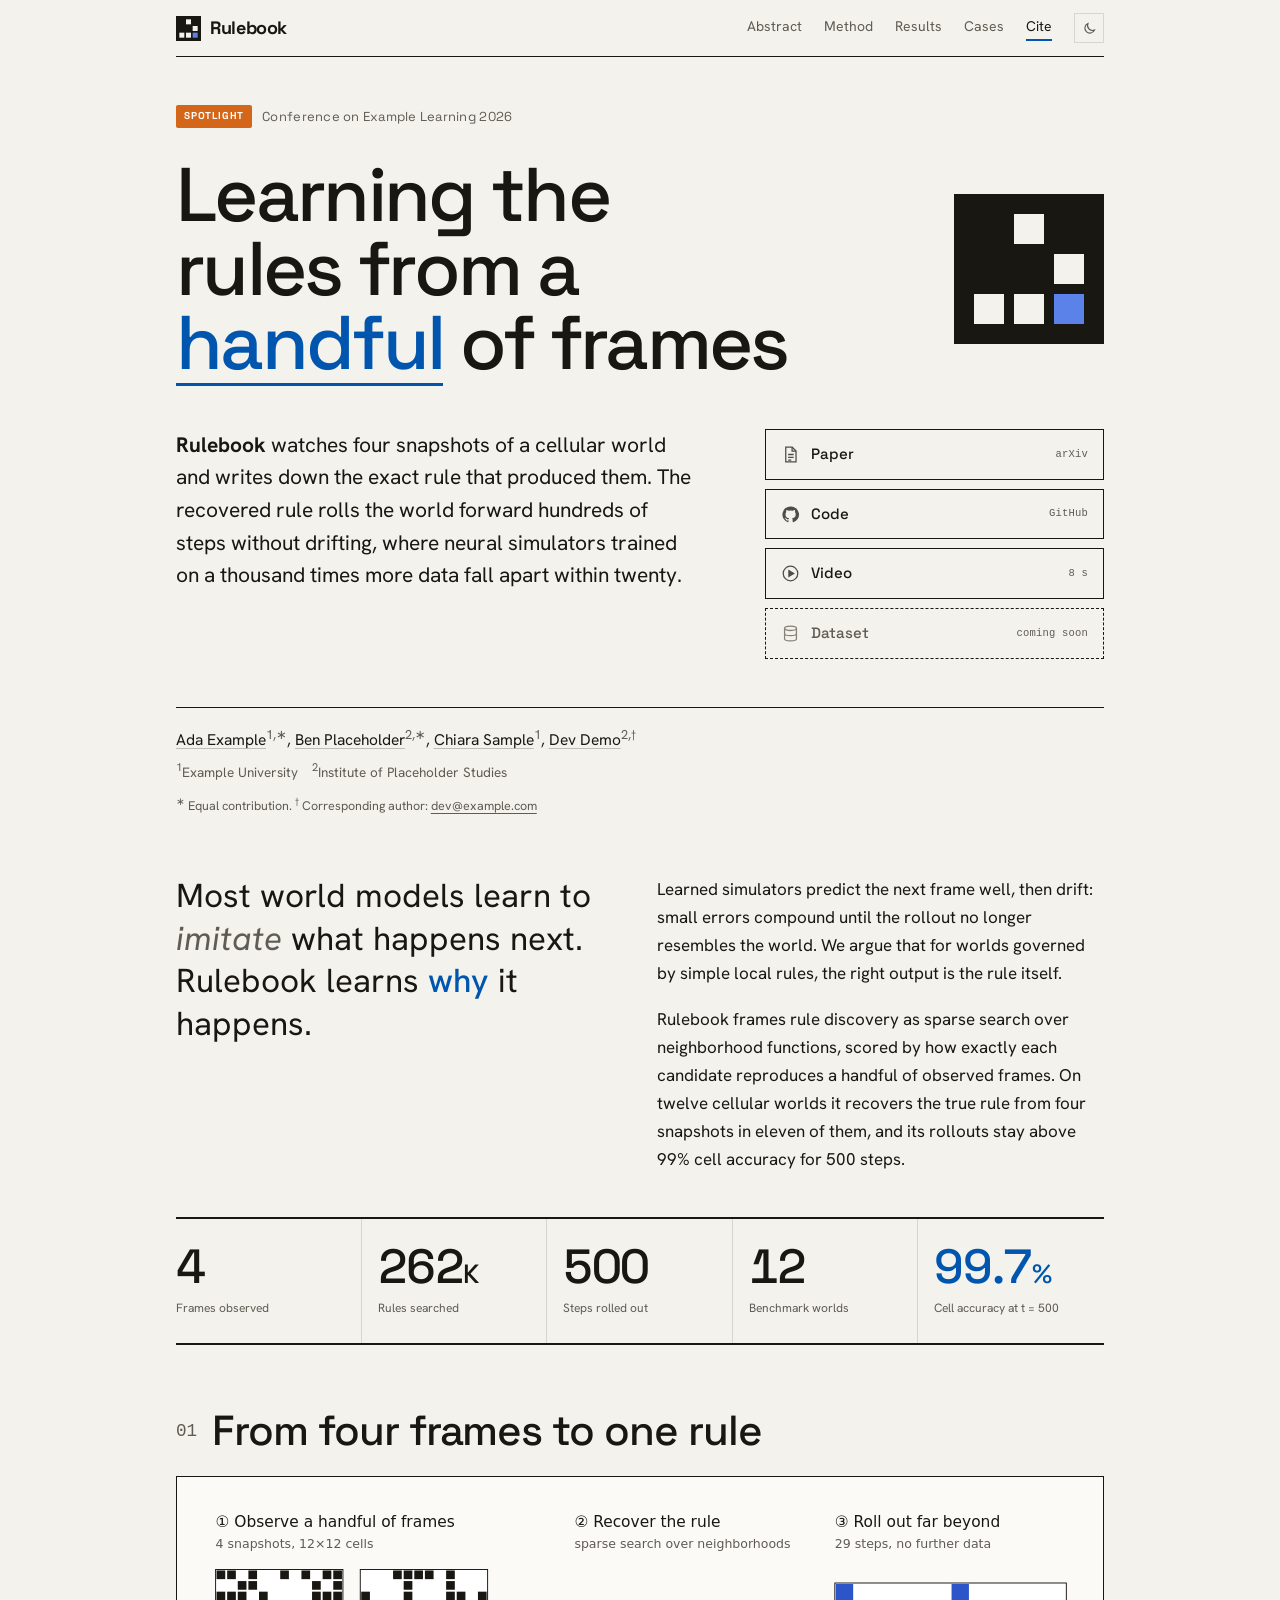
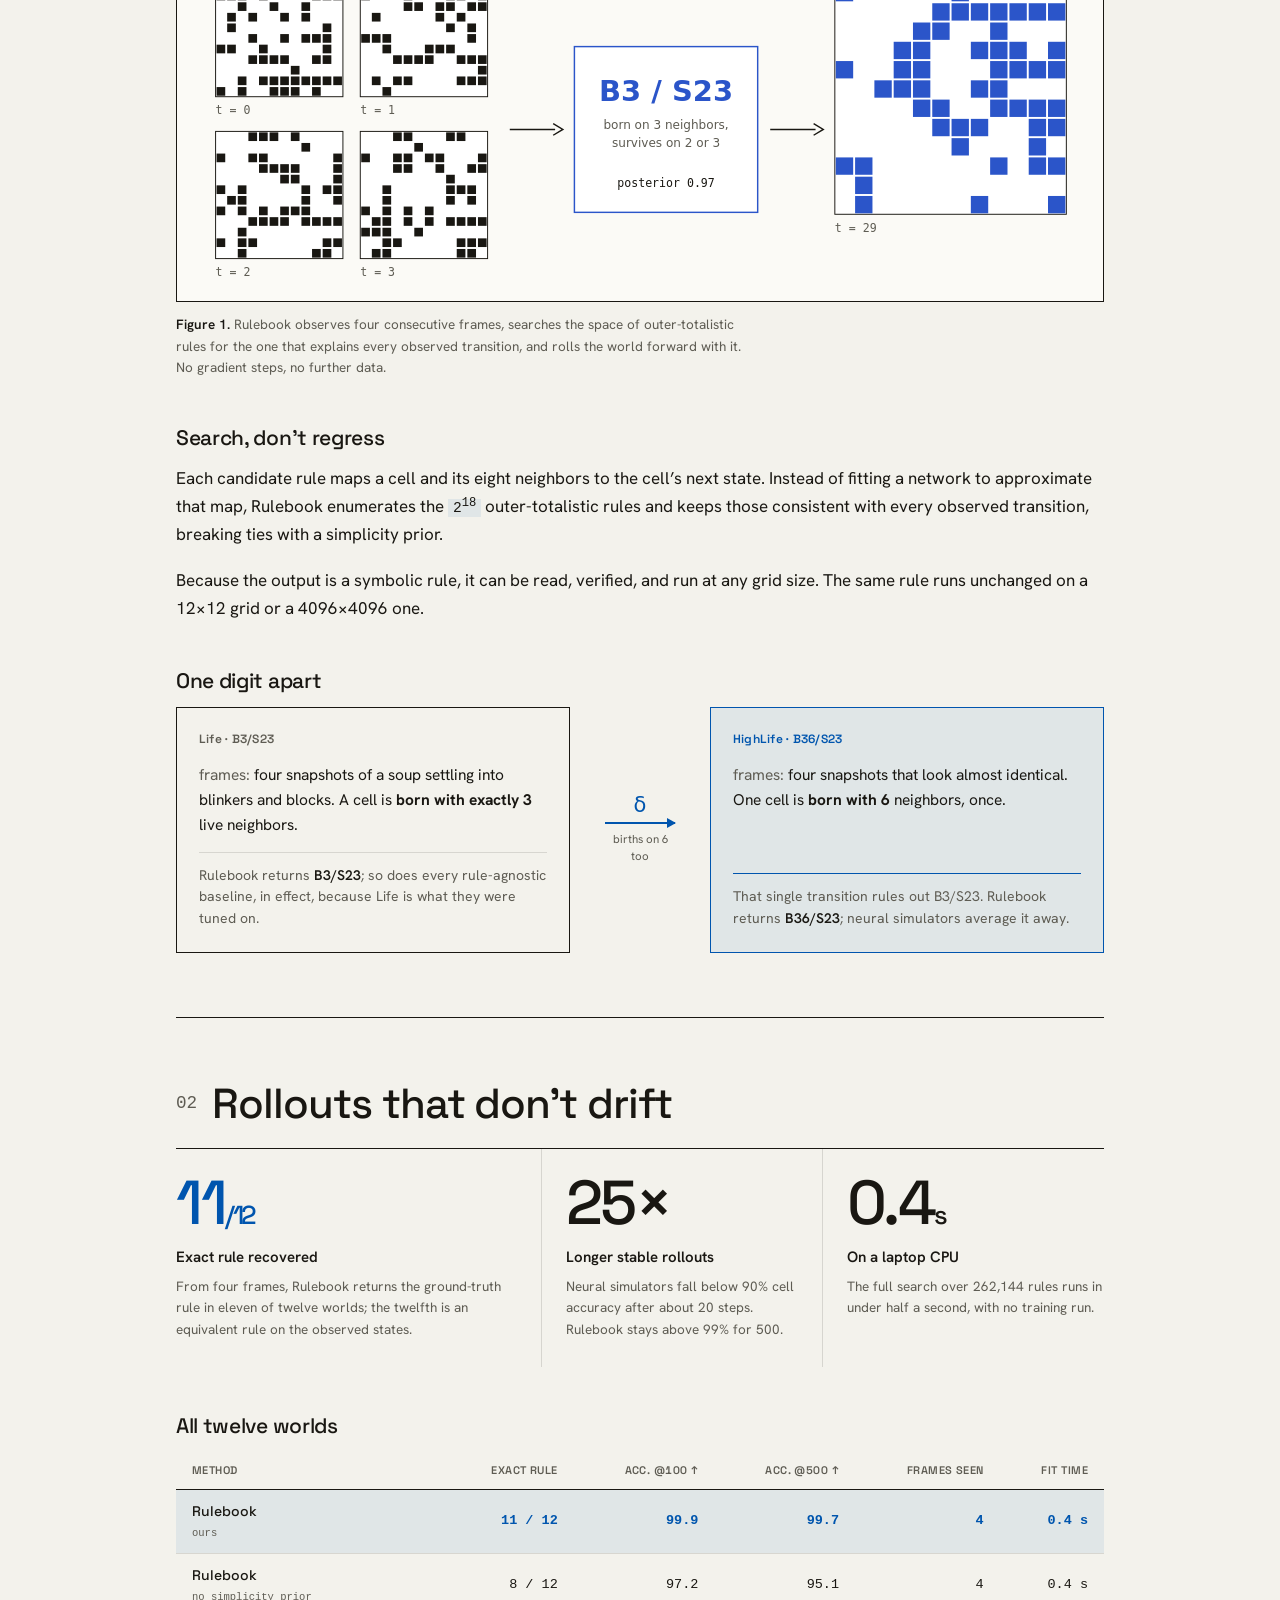
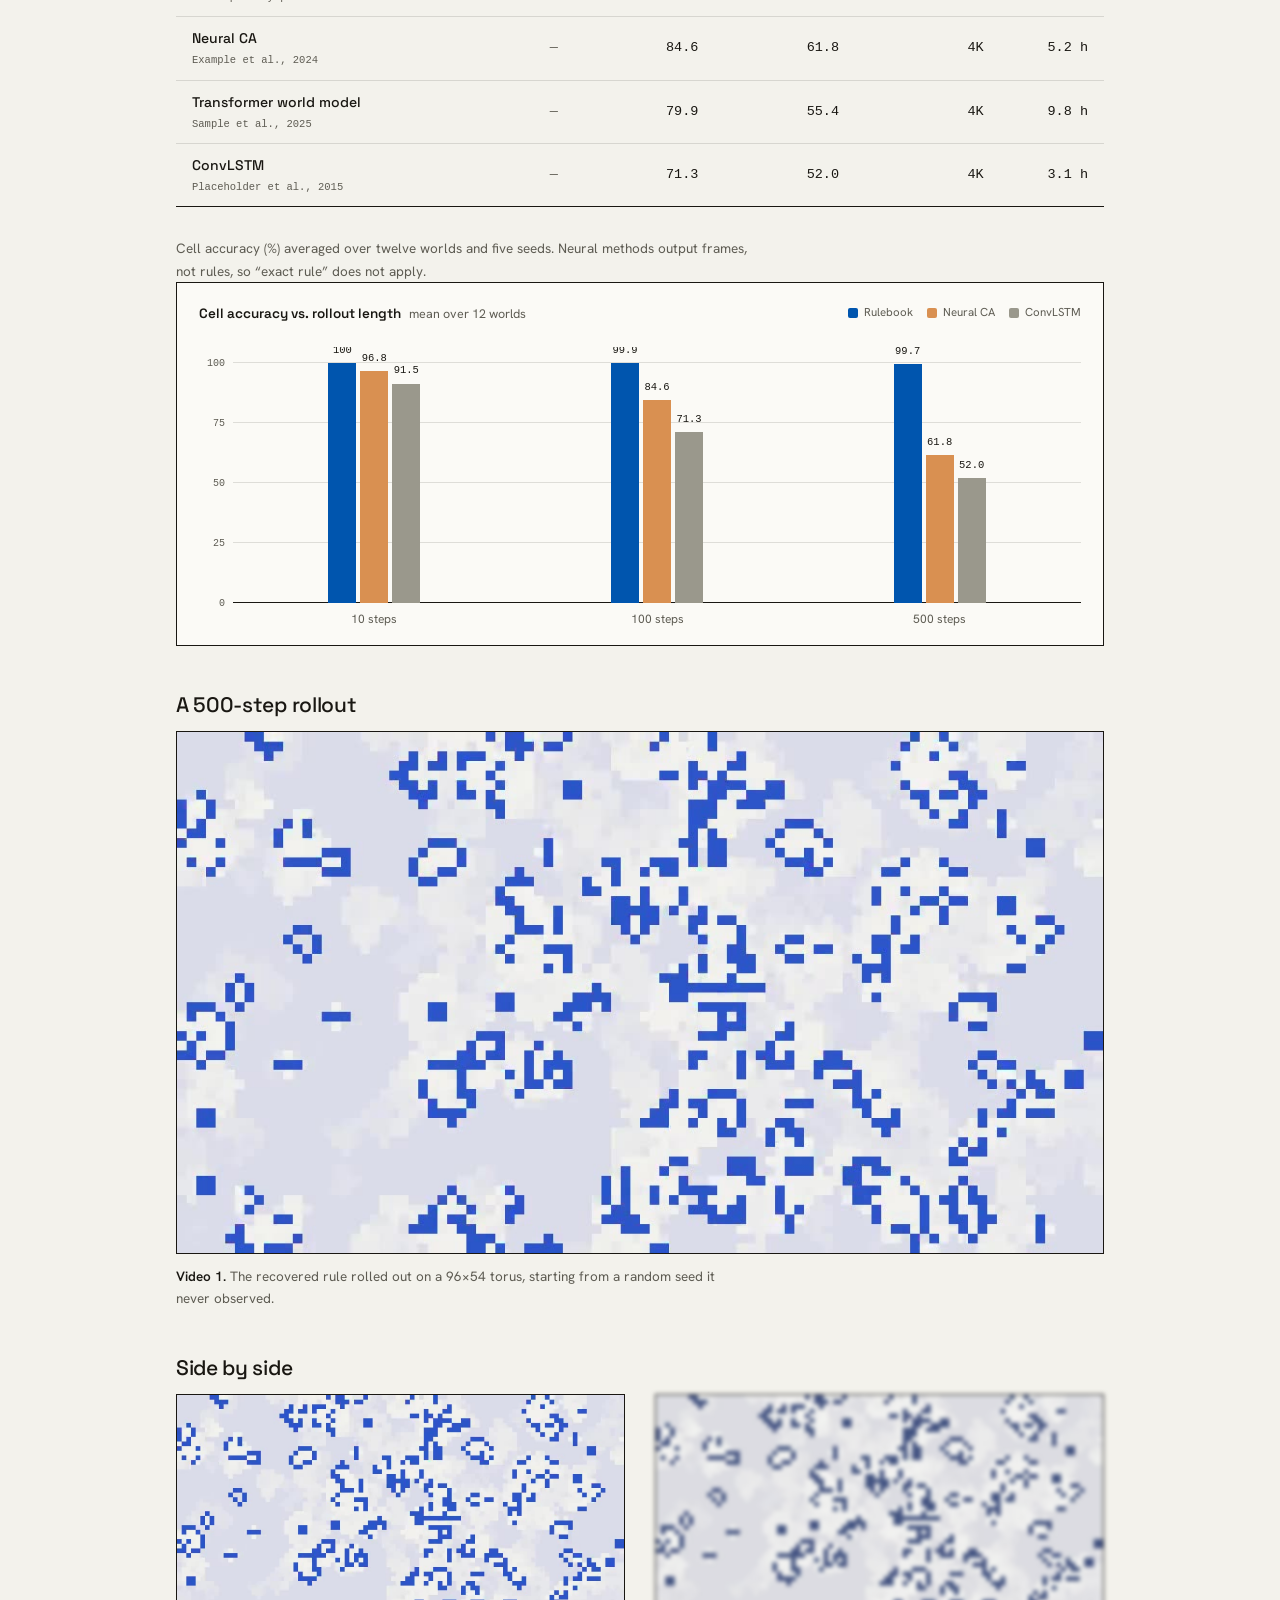
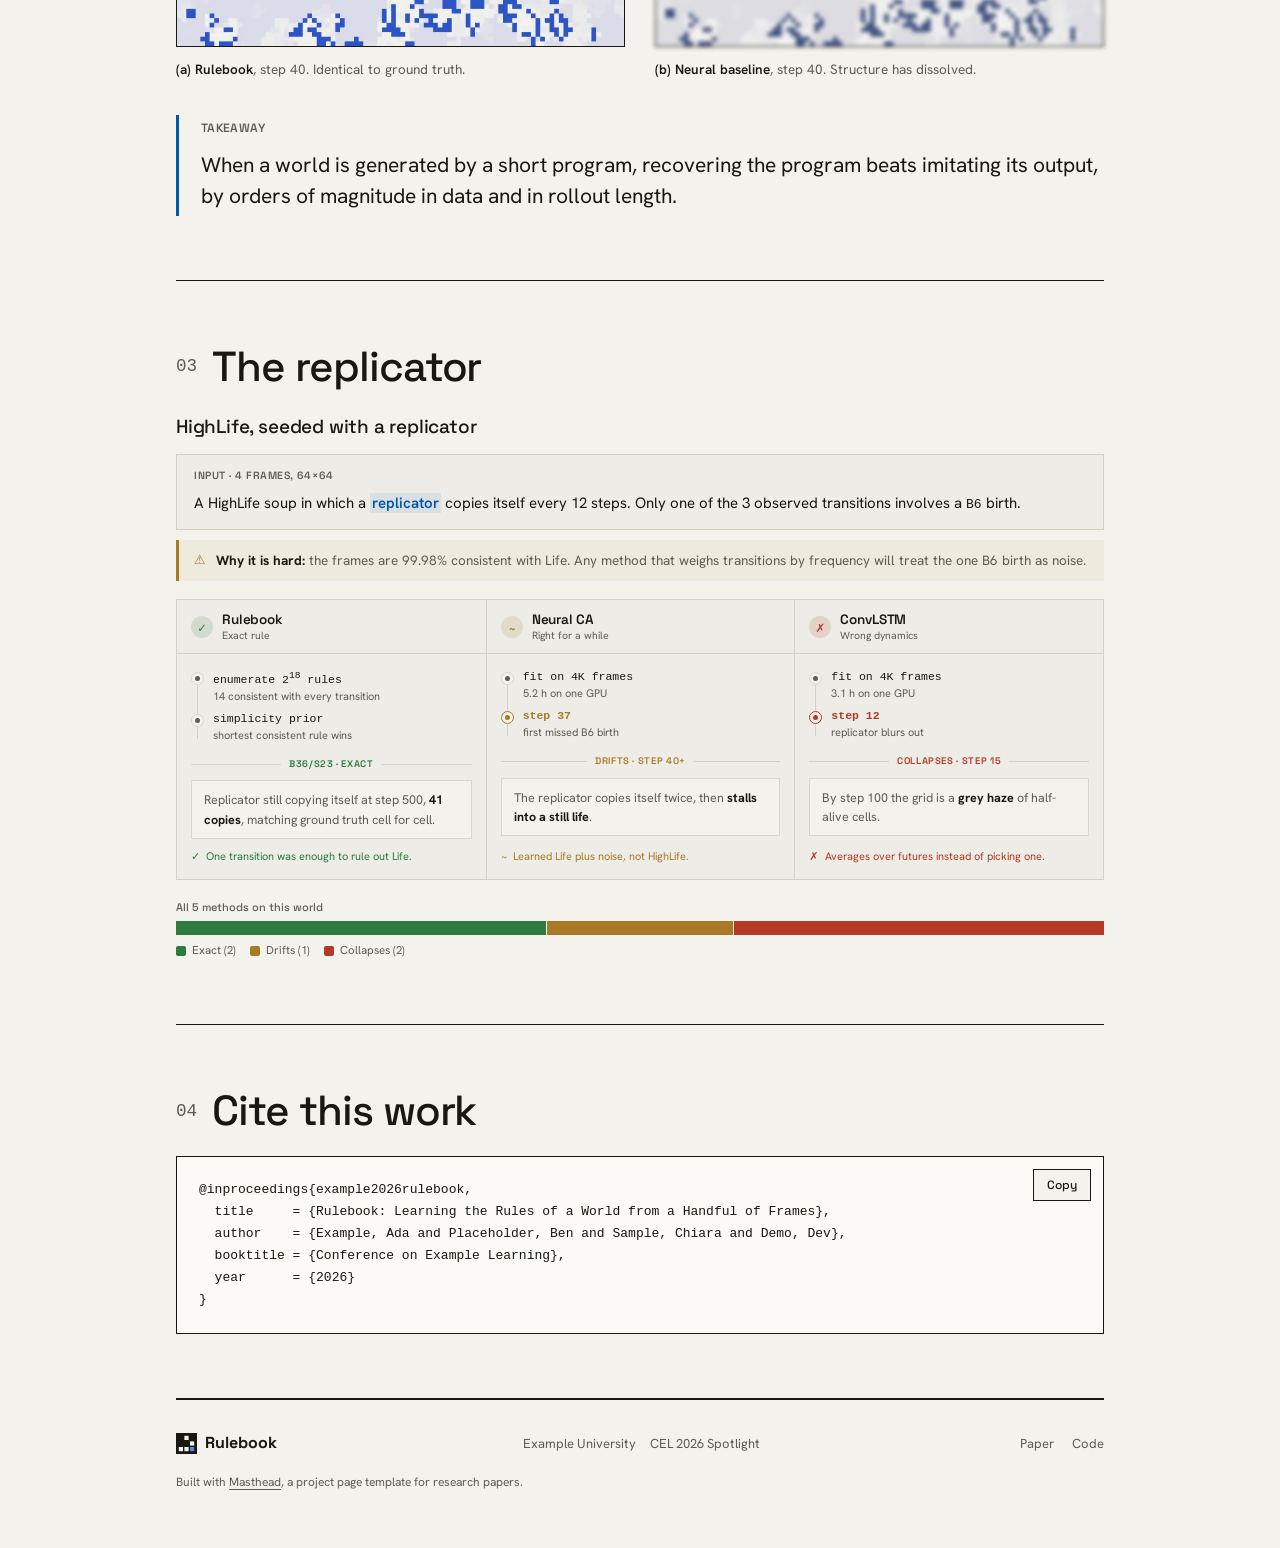
==== commit 6dc5164f: "Clarify footer credit, add social preview cards, back-to-top and structured data" ====
--- a/examples/rulebook.html
+++ b/examples/rulebook.html
@@ -20,8 +20,15 @@
 <meta property="og:title" content="Rulebook: Learning the Rules of a World from a Handful of Frames">
 <meta property="og:description" content="Four snapshots in, an exact update rule out, and rollouts that stay correct for hundreds of steps.">
 <meta property="og:url" content="https://example.github.io/rulebook/">
-<meta property="og:image" content="https://example.github.io/rulebook/media/teaser.svg">
+<meta property="og:image" content="https://example.github.io/rulebook/media/social-preview.png">
+<meta property="og:image:width" content="1200">
+<meta property="og:image:height" content="630">
+<meta property="og:image:alt" content="Rulebook: Learning the rules from a handful of frames">
 <meta name="twitter:card" content="summary_large_image">
+<meta name="twitter:title" content="Rulebook: Learning the Rules of a World from a Handful of Frames">
+<meta name="twitter:description" content="Four snapshots in, an exact update rule out, and rollouts that stay correct for hundreds of steps.">
+<meta name="twitter:image" content="https://example.github.io/rulebook/media/social-preview.png">
+<meta name="author" content="Ada Example, Ben Placeholder, Chiara Sample, Dev Demo">
 <!-- Google Scholar reads these citation_* tags -->
 <meta name="citation_title" content="Rulebook: Learning the Rules of a World from a Handful of Frames">
 <meta name="citation_author" content="Example, Ada">
@@ -32,6 +39,27 @@
 <meta name="citation_conference_title" content="Conference on Example Learning">
 <meta name="citation_pdf_url" content="https://example.github.io/rulebook/paper.pdf">
 
+<!-- structured data: helps search engines show the paper as a scholarly article -->
+<script type="application/ld+json">
+{
+  "@context": "https://schema.org",
+  "@type": "ScholarlyArticle",
+  "headline": "Rulebook: Learning the Rules of a World from a Handful of Frames",
+  "description": "Four snapshots in, an exact update rule out, and rollouts that stay correct for hundreds of steps.",
+  "url": "https://example.github.io/rulebook/",
+  "sameAs": "https://arxiv.org/abs/0000.00000",
+  "image": "https://example.github.io/rulebook/media/social-preview.png",
+  "datePublished": "2026",
+  "publication": {"@type": "PublicationEvent", "name": "Conference on Example Learning 2026 (Spotlight)"},
+  "author": [
+    {"@type": "Person", "name": "Ada Example"},
+    {"@type": "Person", "name": "Ben Placeholder"},
+    {"@type": "Person", "name": "Chiara Sample"},
+    {"@type": "Person", "name": "Dev Demo"}
+  ],
+  "sourceOrganization": {"@type": "Organization", "name": "Example University"}
+}
+</script>
 <link rel="icon" href="../assets/logo.svg" type="image/svg+xml">
 <!-- apply the reader's saved light/dark choice before first paint -->
 <script>
@@ -334,6 +362,8 @@
   </main>
 
   <!-- ===== MODULE: footer — keep the Masthead credit if the template helped you ===== -->
+  <!-- Like this page? It uses Masthead (MIT): https://github.com/AntiQuality/masthead-project-page-template
+       You are free to reuse it; a link back in the footer is appreciated. -->
   <footer>
     <div class="fb"><img src="../assets/logo.svg" alt="" width="21" height="21">Rulebook</div>
     <div class="fl"><span>Example University</span><span>CEL 2026 Spotlight</span></div>
@@ -341,9 +371,11 @@
       <a href="https://arxiv.org/abs/0000.00000" target="_blank" rel="noopener">Paper</a>
       <a href="https://github.com/example/rulebook" target="_blank" rel="noopener">Code</a>
     </div>
-    <p class="credit">Page built with <a href="https://github.com/AntiQuality/masthead-project-page-template" target="_blank" rel="noopener">Masthead</a>.</p>
+    <p class="credit">Built with <a href="https://github.com/AntiQuality/masthead-project-page-template" target="_blank" rel="noopener">Masthead</a>, a project page template for research papers.</p>
   </footer>
 </div>
+<!-- back-to-top button: appears after the first screen; delete to remove -->
+<a class="to-top" href="#top" aria-label="Back to top"><svg viewBox="0 0 24 24" fill="none" stroke="currentColor" stroke-width="1.8" aria-hidden="true"><path d="M12 19V5M5.5 11.5L12 5l6.5 6.5"/></svg></a>
 <script src="../assets/js/masthead.js" defer></script>
 </body>
 </html>
--- a/assets/css/masthead.css
+++ b/assets/css/masthead.css
@@ -267,6 +267,13 @@
 .obar span{display:block;height:100%;background:var(--c)}
 .obar+.legend{margin-top:6px}
 
+/* ---- back to top ------------------------------------------------------- */
+.to-top{position:fixed;right:clamp(14px,3vw,28px);bottom:clamp(14px,3vw,28px);z-index:40;display:grid;place-items:center;width:40px;height:40px;border:1px solid var(--rule);background:var(--bg);color:var(--ink);transition:background .18s,color .18s,opacity .25s,translate .25s}
+.to-top:hover{background:var(--ink);color:var(--bg)}
+.to-top svg{width:17px;height:17px;display:block}
+html.js .to-top{opacity:0;translate:0 8px;pointer-events:none}
+html.js .to-top.on{opacity:1;translate:0 0;pointer-events:auto}
+
 /* ---- motion: scroll reveal (only when JS runs) ------------------------- */
 html.js .rv{opacity:0;transform:translateY(14px);transition:opacity .55s ease,transform .55s cubic-bezier(.25,.7,.3,1)}
 html.js .rv.rv-in{opacity:1;transform:none}
@@ -333,6 +340,6 @@
   html.js .chart .bv{opacity:1;transition:none}
 }
 @media print{
-  .top,.theme,.copy{display:none}
+  .top,.theme,.copy,.to-top{display:none}
   html.js .rv{opacity:1;transform:none}
 }
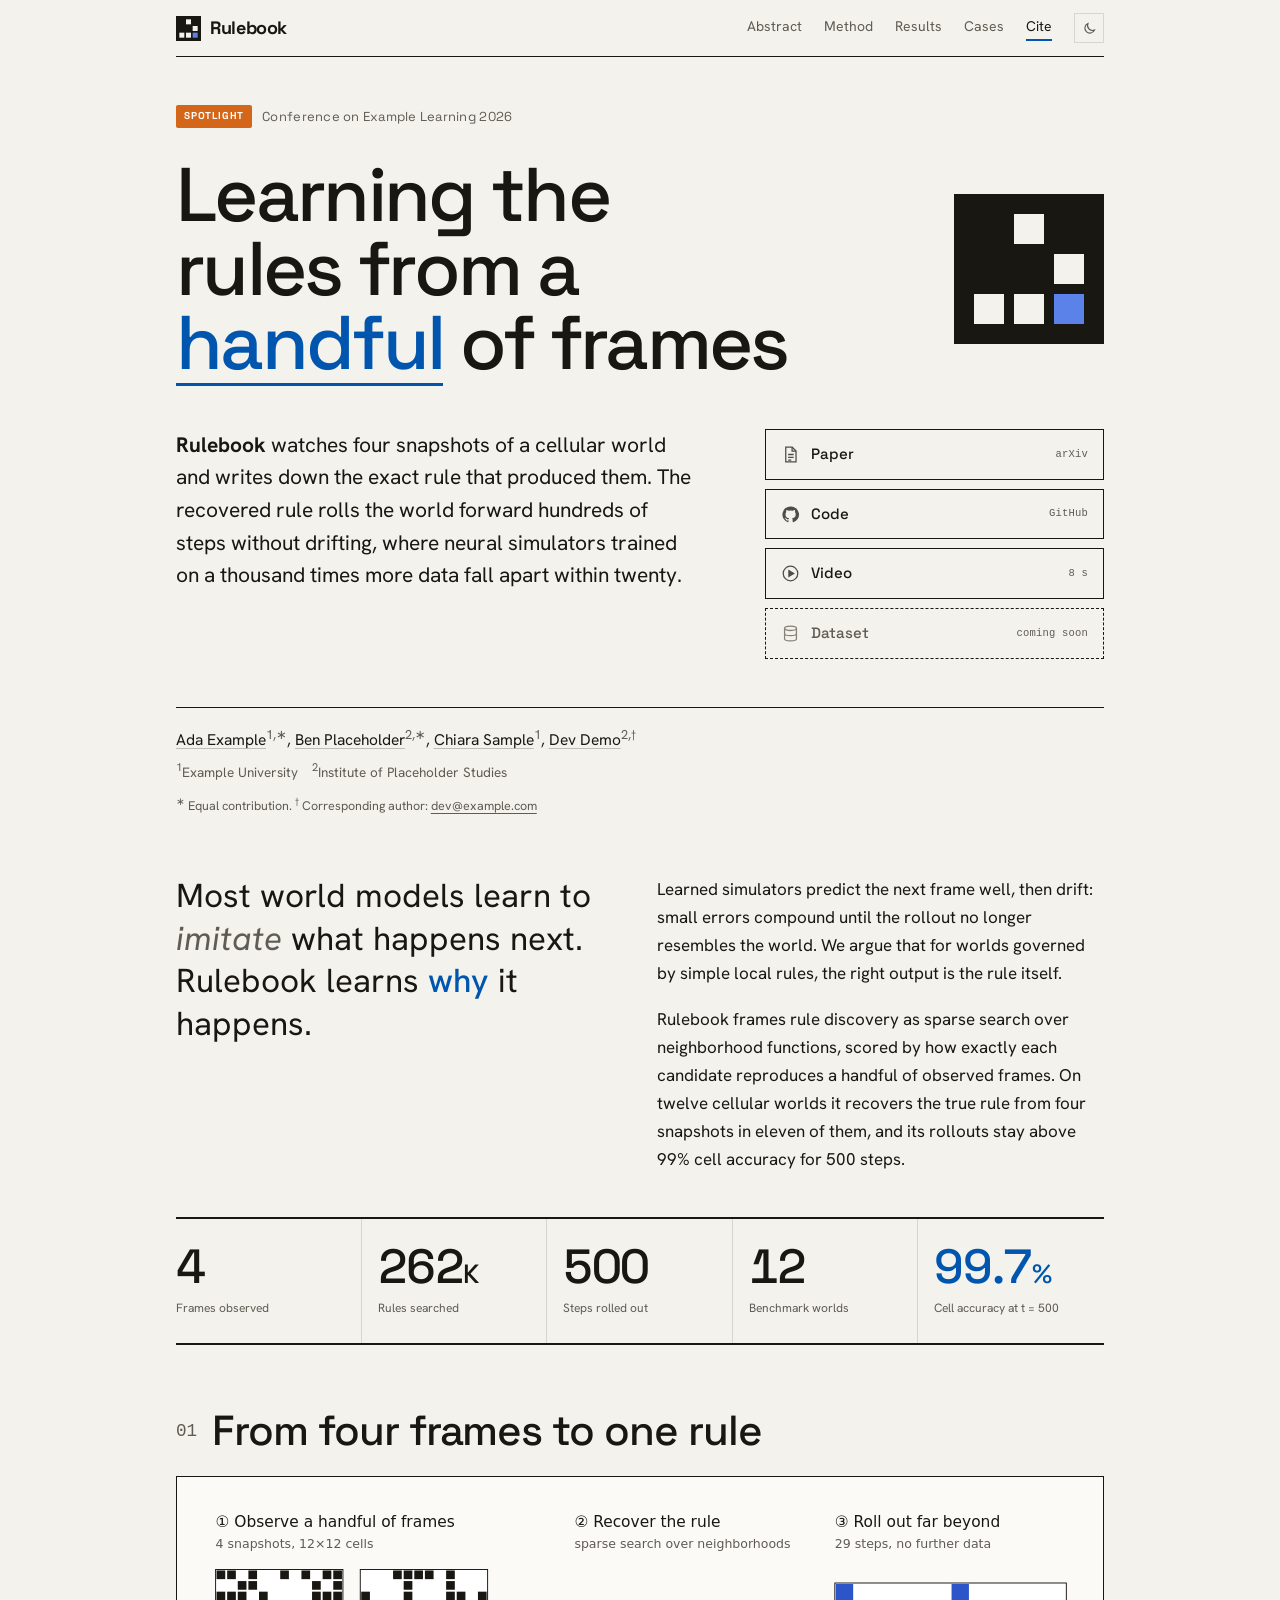
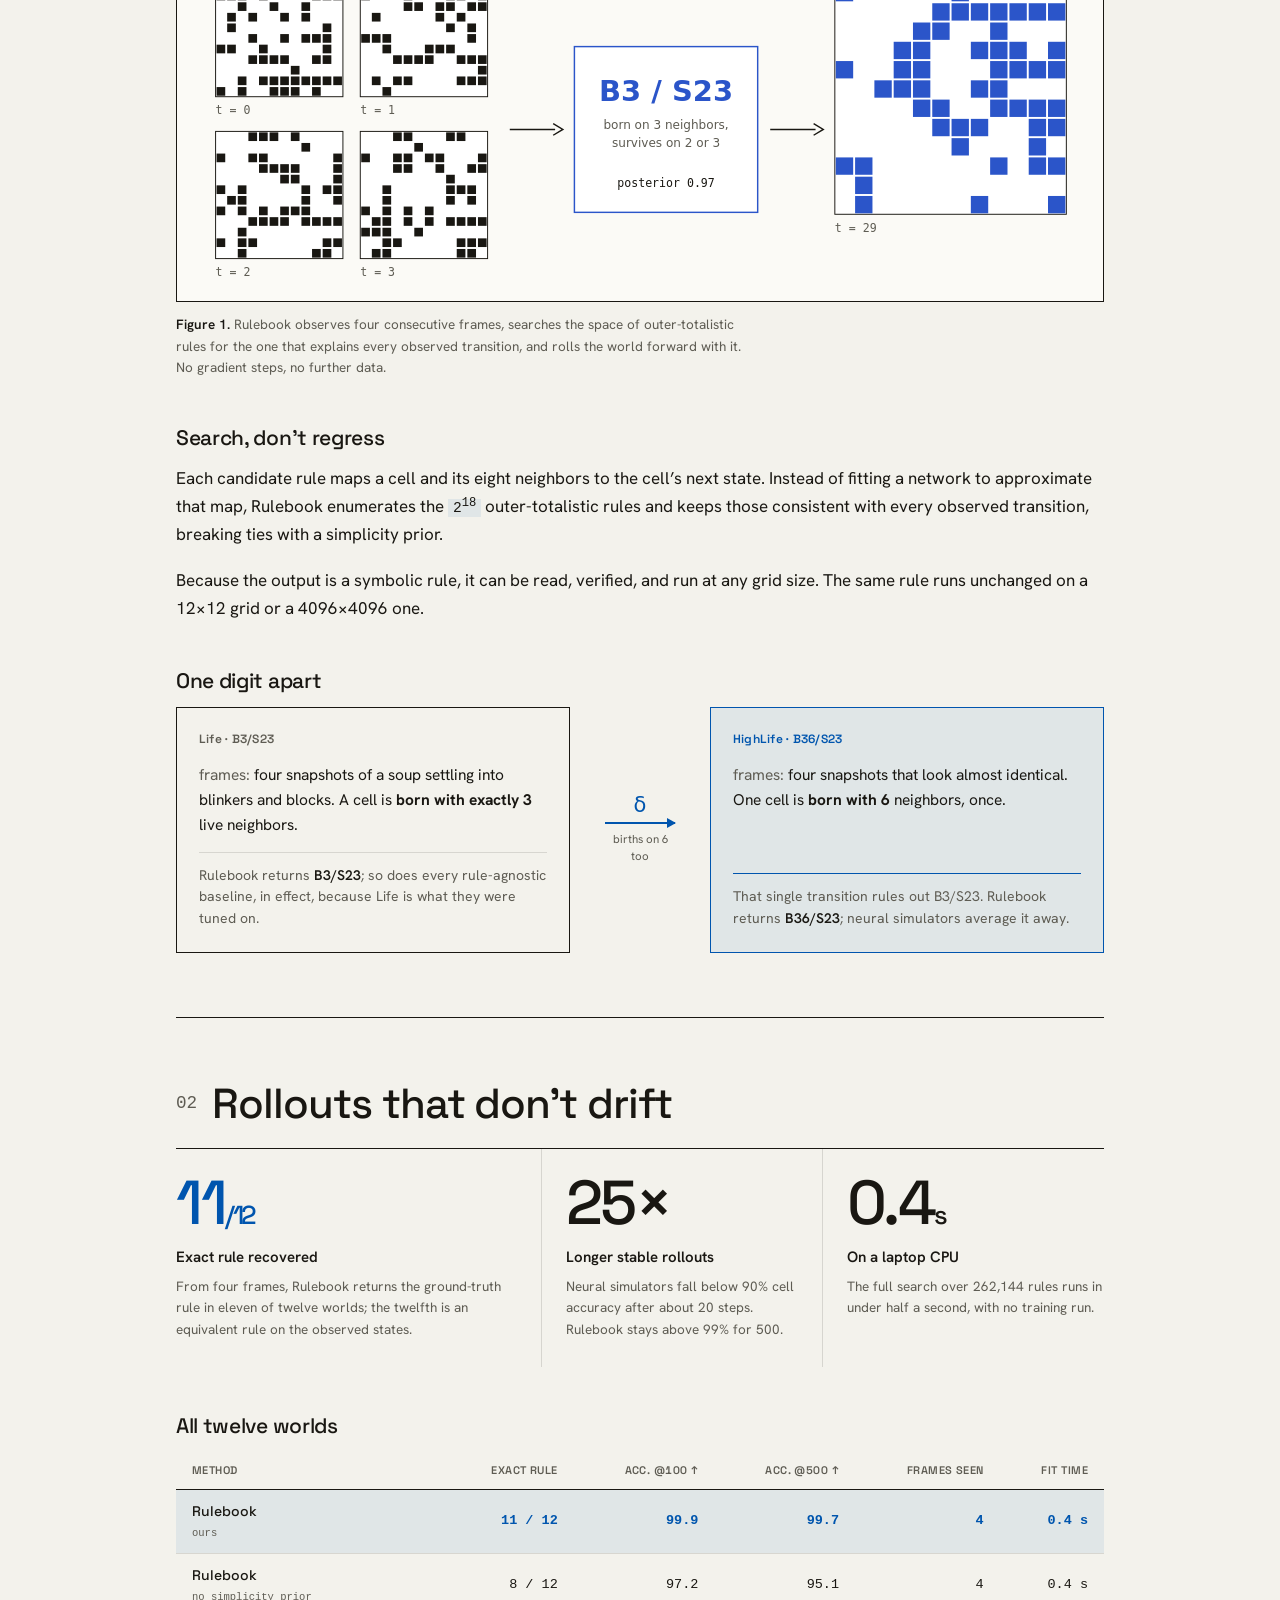
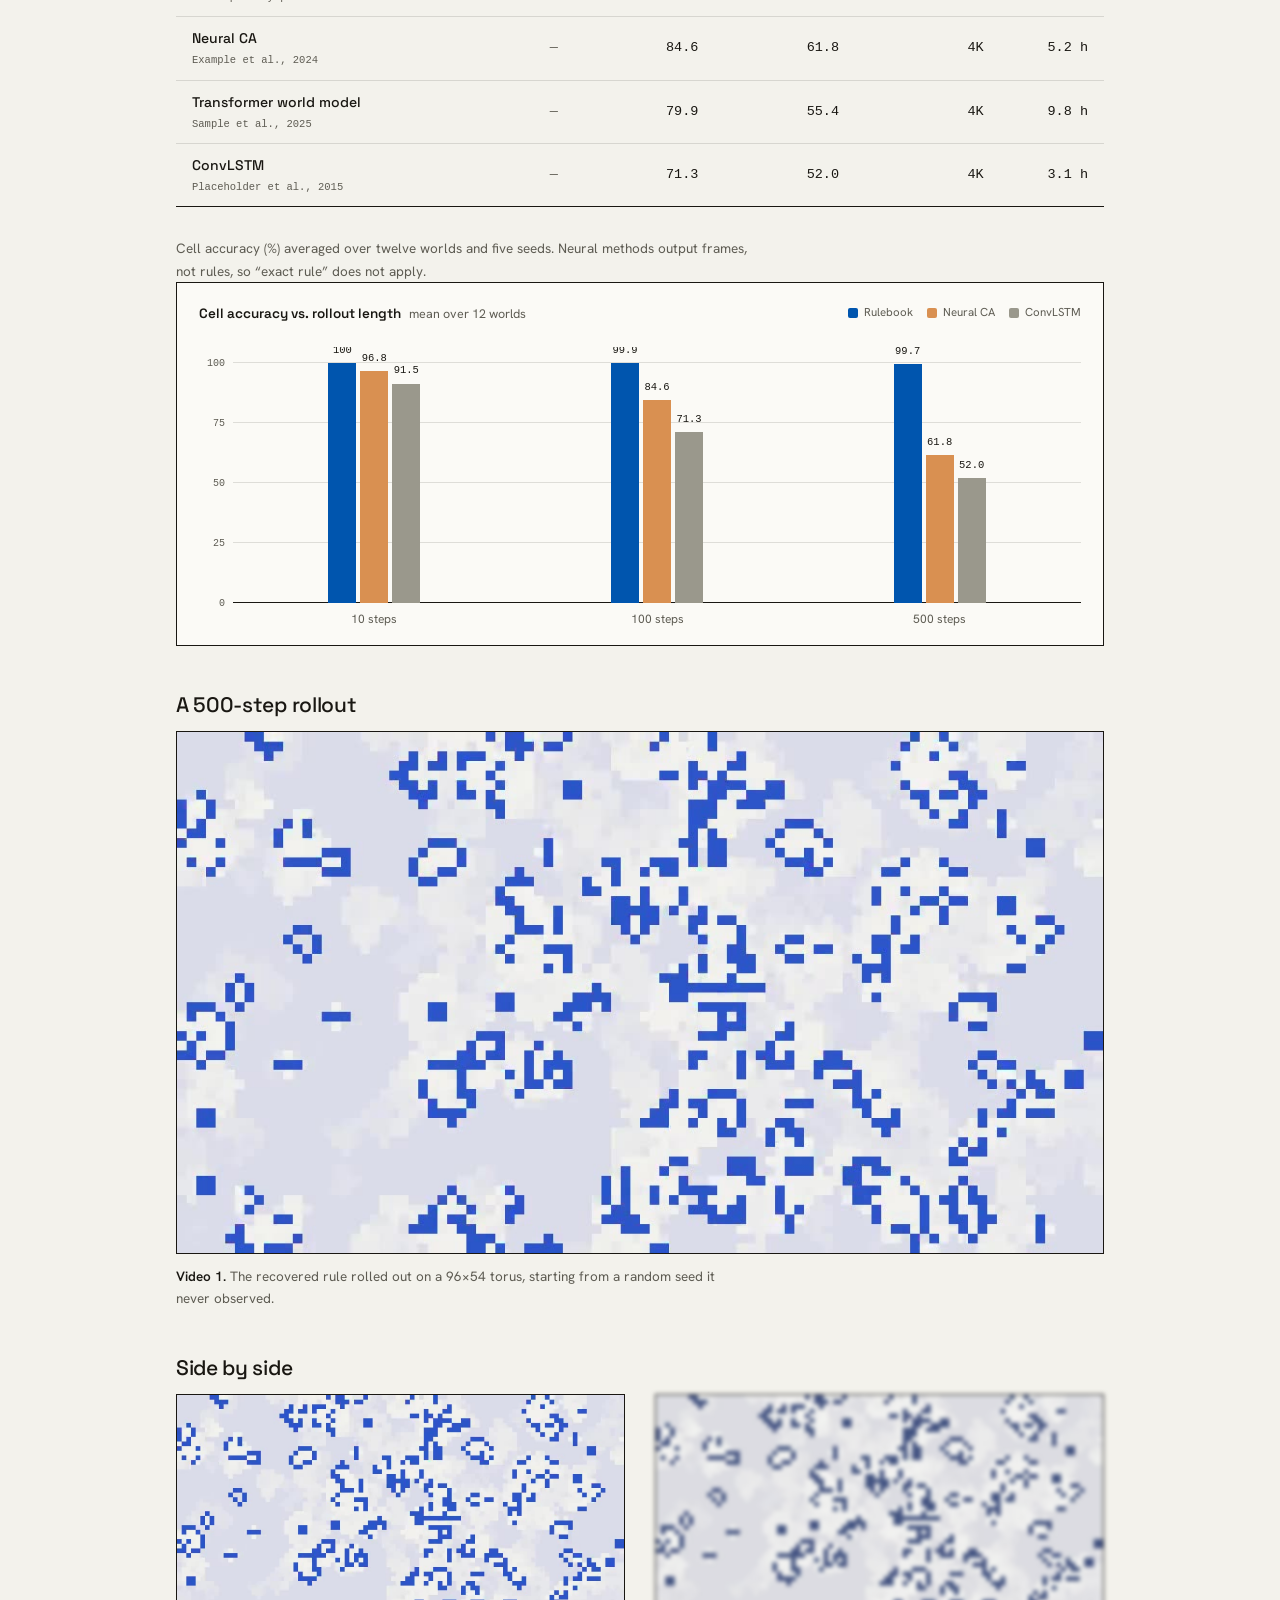
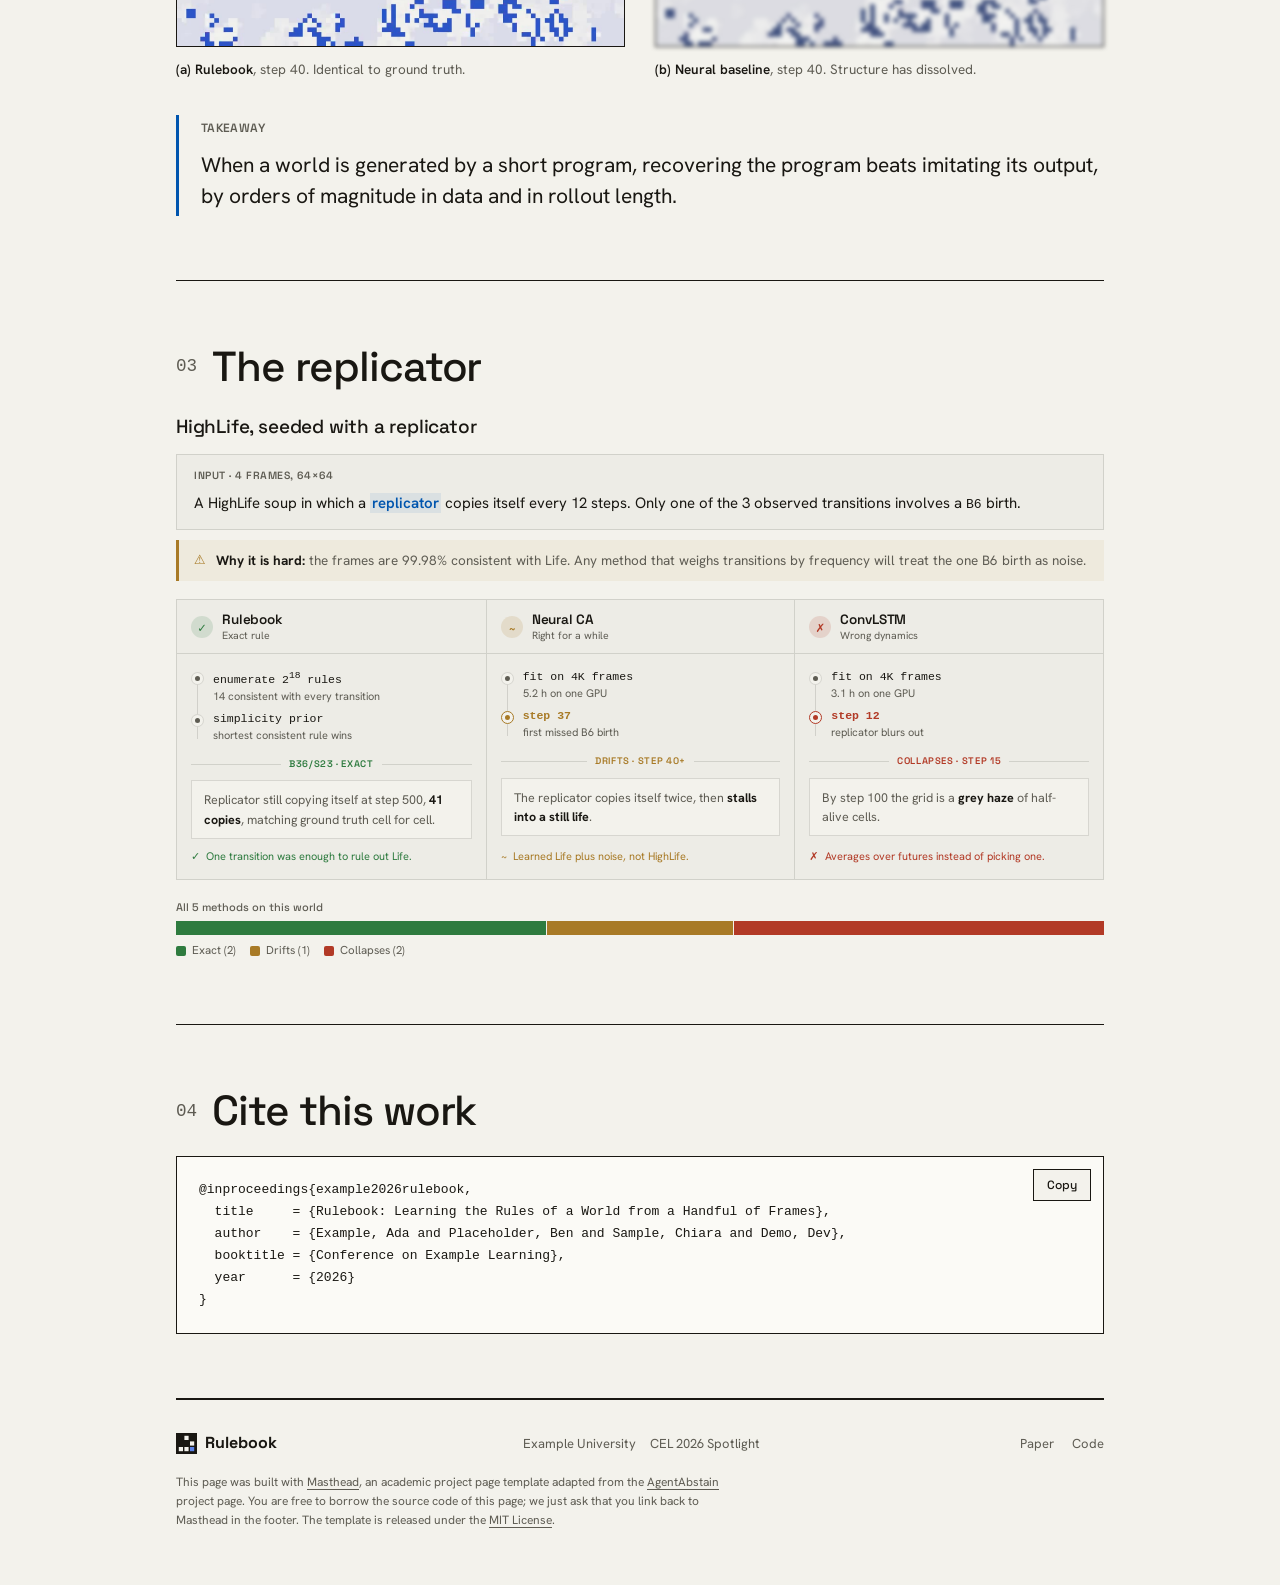
==== commit 0fb91130: "Expand footer credit with AgentAbstain origin and reuse note" ====
--- a/examples/rulebook.html
+++ b/examples/rulebook.html
@@ -362,8 +362,10 @@
   </main>
 
   <!-- ===== MODULE: footer — keep the Masthead credit if the template helped you ===== -->
-  <!-- Like this page? It uses Masthead (MIT): https://github.com/AntiQuality/masthead-project-page-template
-       You are free to reuse it; a link back in the footer is appreciated. -->
+  <!-- Like this page? It uses Masthead, an academic project page template (MIT):
+       https://github.com/AntiQuality/masthead-project-page-template
+       adapted from the AgentAbstain project page (https://agentabstain.github.io).
+       You are free to reuse it; we just ask for a link back to Masthead in the footer. -->
   <footer>
     <div class="fb"><img src="../assets/logo.svg" alt="" width="21" height="21">Rulebook</div>
     <div class="fl"><span>Example University</span><span>CEL 2026 Spotlight</span></div>
@@ -371,7 +373,8 @@
       <a href="https://arxiv.org/abs/0000.00000" target="_blank" rel="noopener">Paper</a>
       <a href="https://github.com/example/rulebook" target="_blank" rel="noopener">Code</a>
     </div>
-    <p class="credit">Built with <a href="https://github.com/AntiQuality/masthead-project-page-template" target="_blank" rel="noopener">Masthead</a>, a project page template for research papers.</p>
+    <!-- the credit line: keep it if Masthead helped you; the second sentence asks anyone who copies your page to do the same -->
+    <p class="credit">This page was built with <a href="https://github.com/AntiQuality/masthead-project-page-template" target="_blank" rel="noopener">Masthead</a>, an academic project page template adapted from the <a href="https://agentabstain.github.io" target="_blank" rel="noopener">AgentAbstain</a> project page. You are free to borrow the source code of this page; we just ask that you link back to Masthead in the footer. The template is released under the <a href="https://github.com/AntiQuality/masthead-project-page-template/blob/main/LICENSE" target="_blank" rel="noopener">MIT License</a>.</p>
   </footer>
 </div>
 <!-- back-to-top button: appears after the first screen; delete to remove -->
--- a/assets/css/masthead.css
+++ b/assets/css/masthead.css
@@ -142,7 +142,7 @@
 footer .fr{display:flex;gap:18px}
 footer .fr a{color:var(--muted);text-decoration:none}
 footer .fr a:hover{color:var(--ink)}
-.credit{width:100%;font-size:12px;color:var(--muted);margin:0}
+.credit{width:100%;max-width:78ch;font-size:12px;line-height:1.6;color:var(--muted);margin:0}
 .credit a{text-underline-offset:3px;text-decoration-thickness:1px}
 .credit a:hover{color:var(--ink)}
 
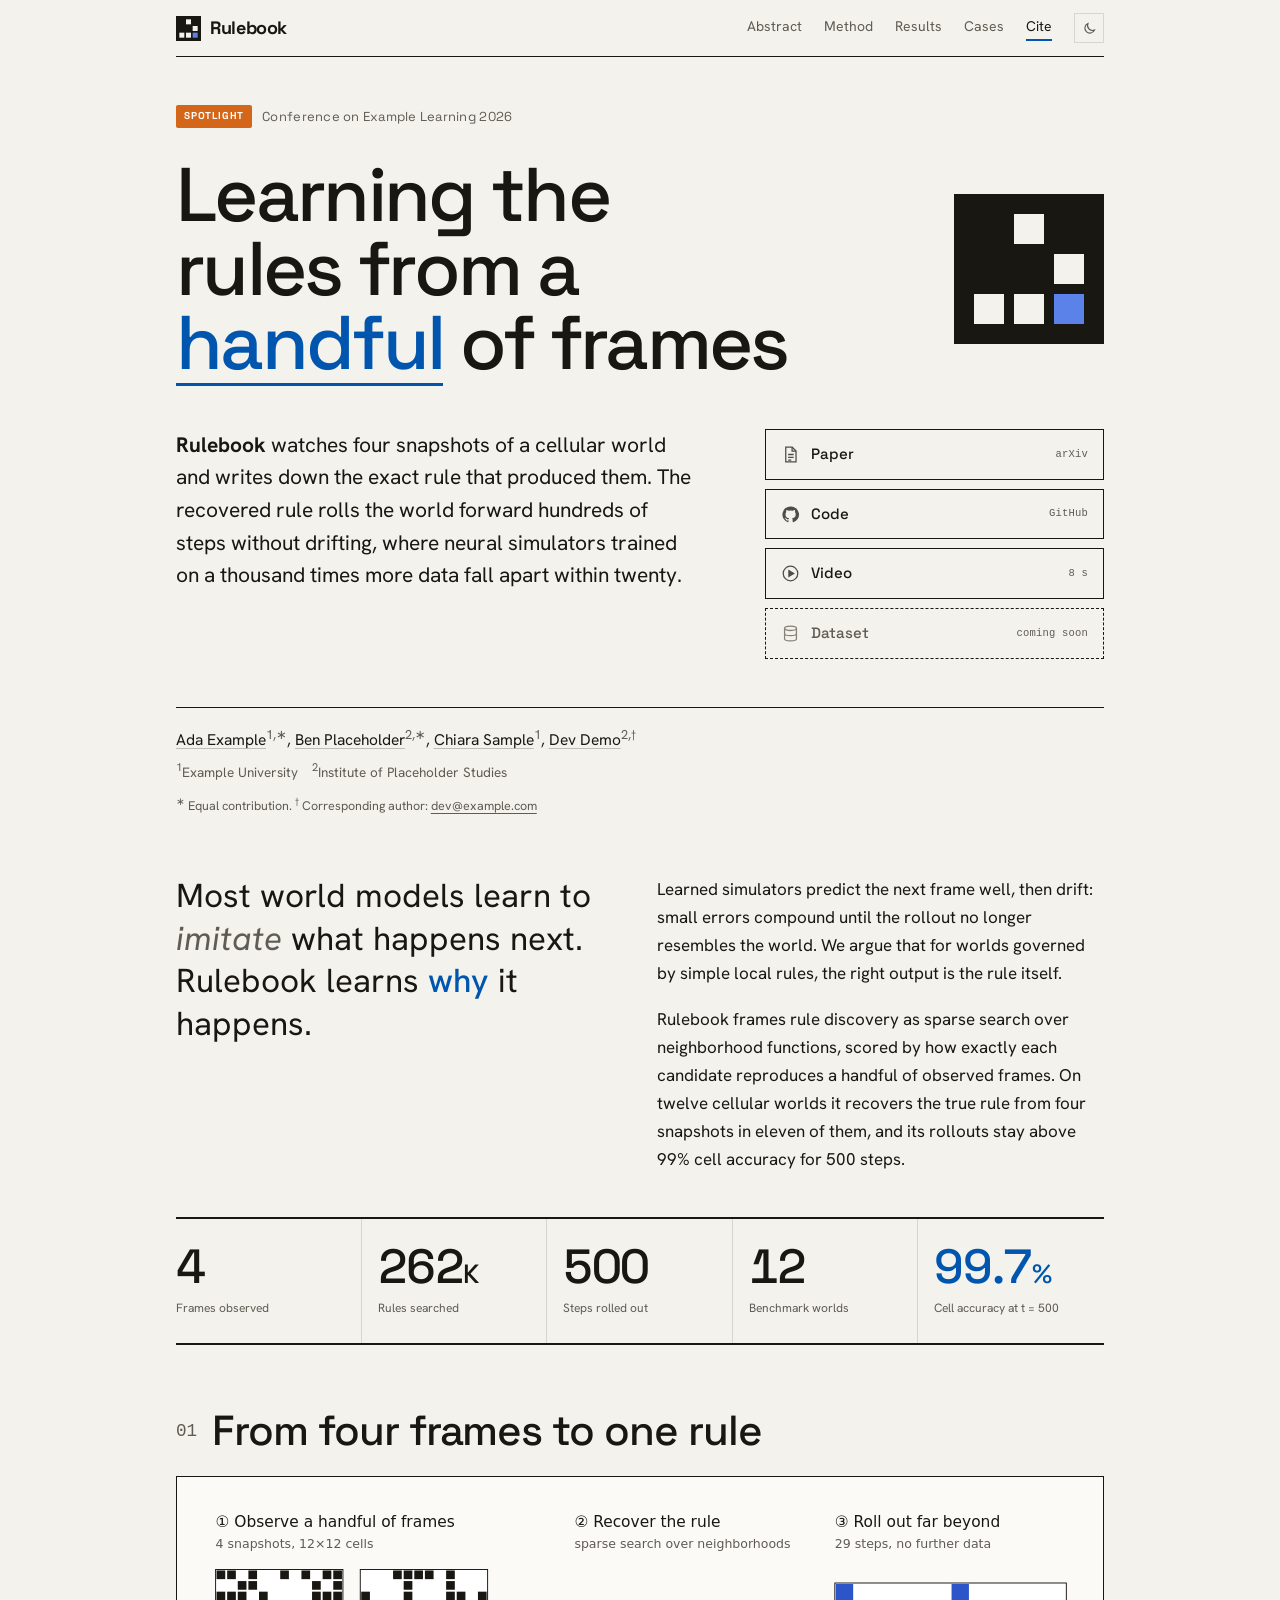
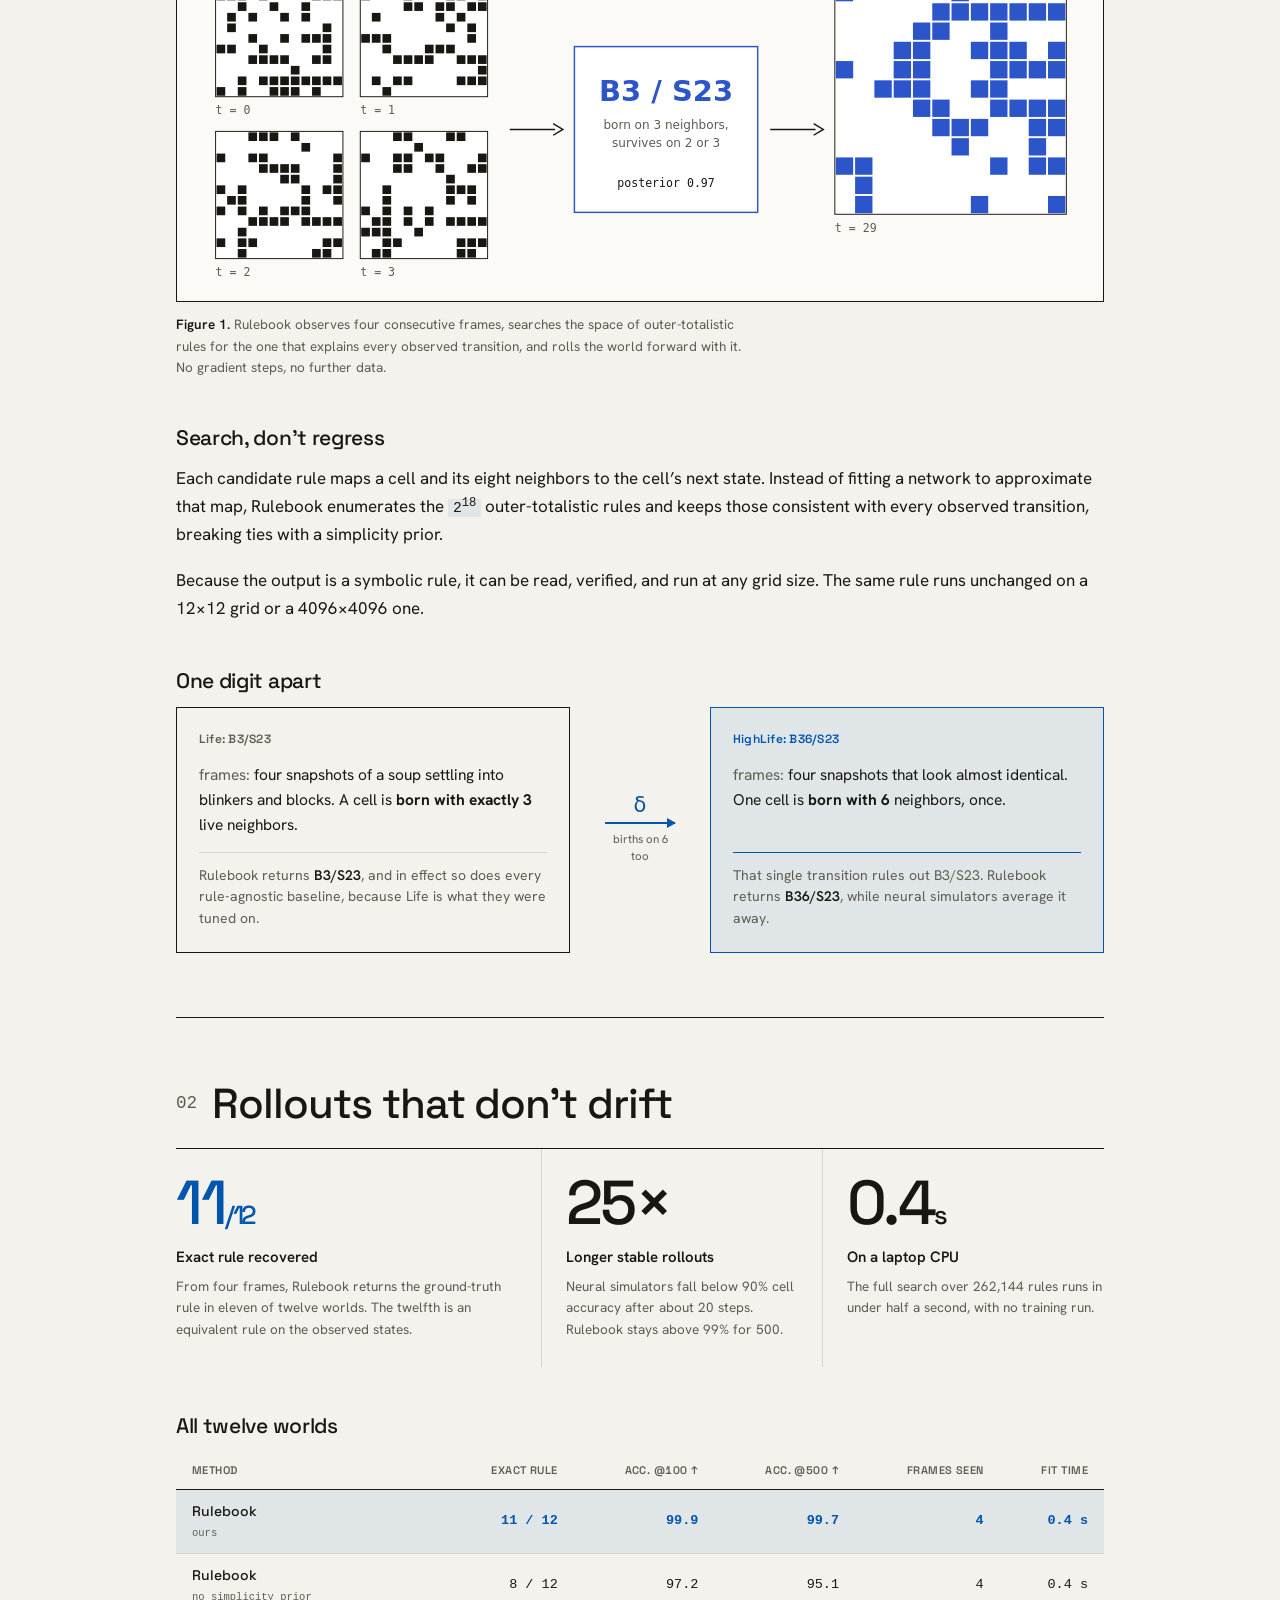
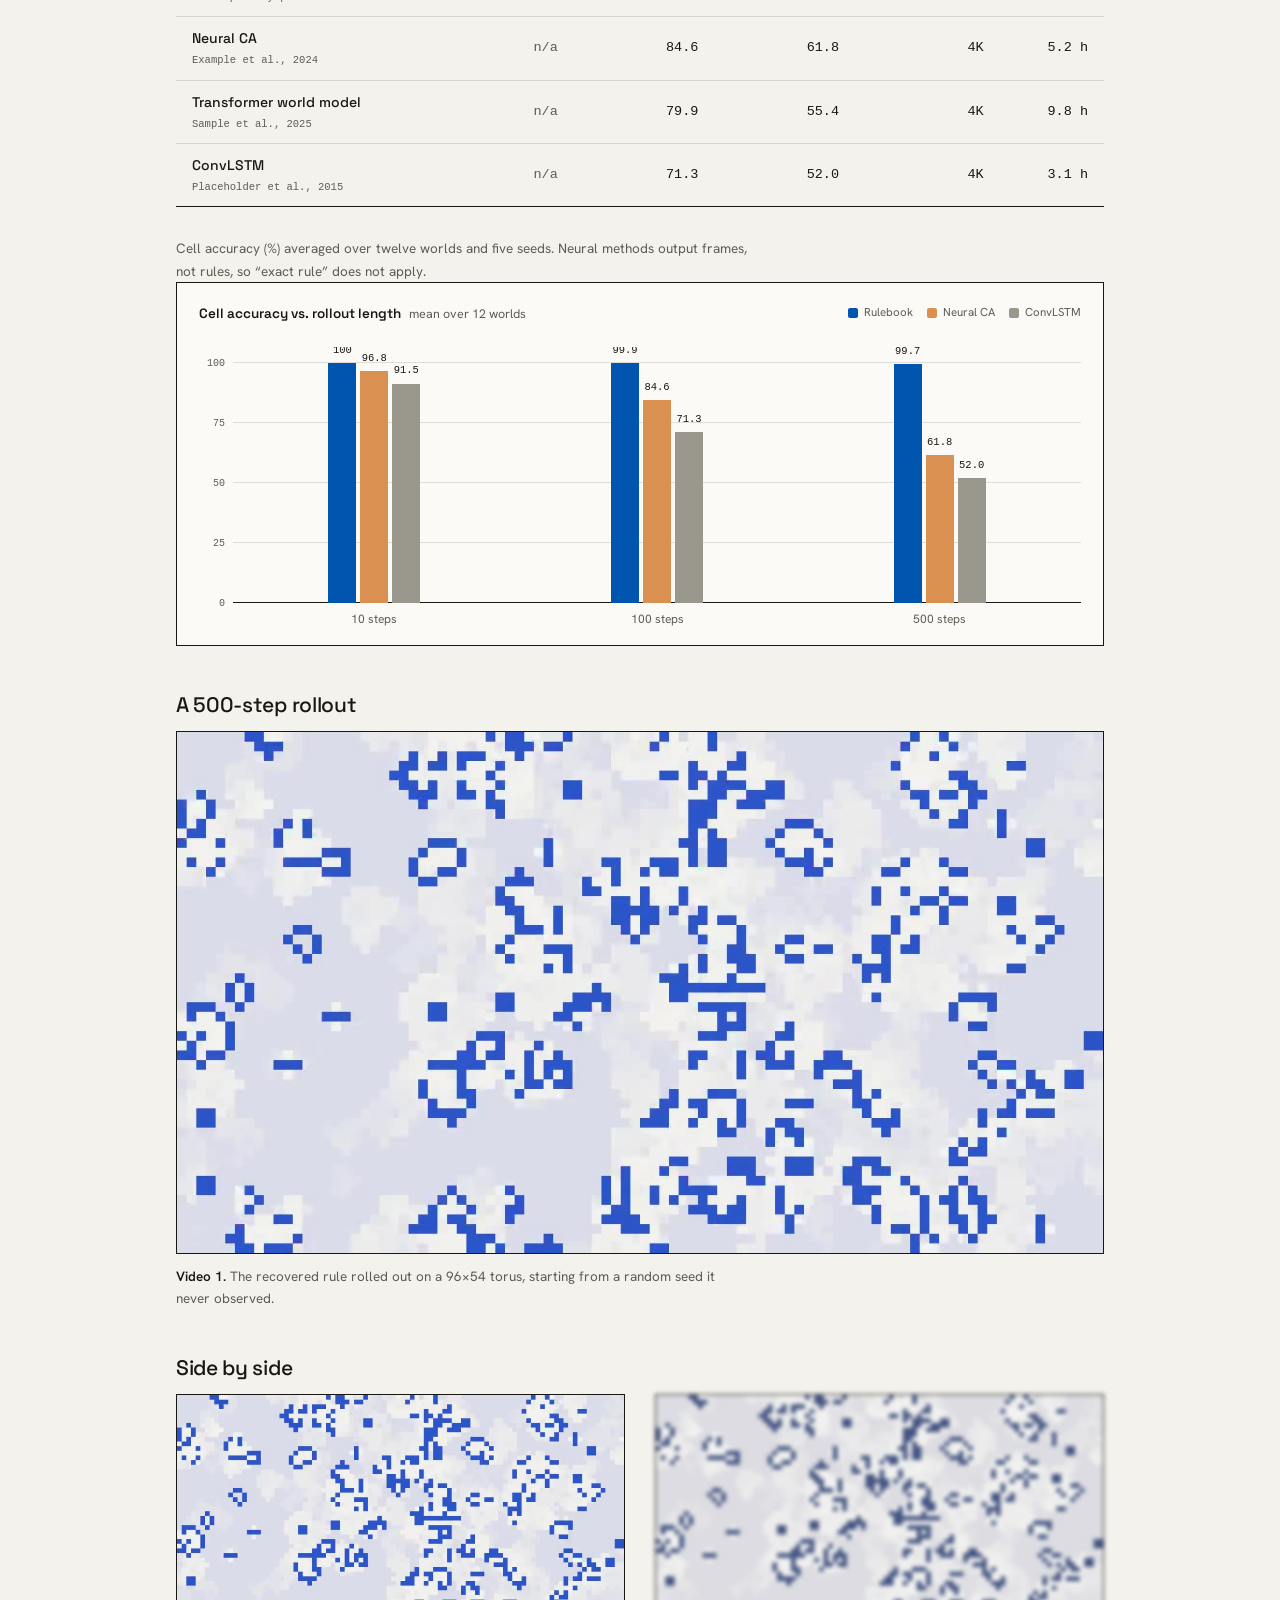
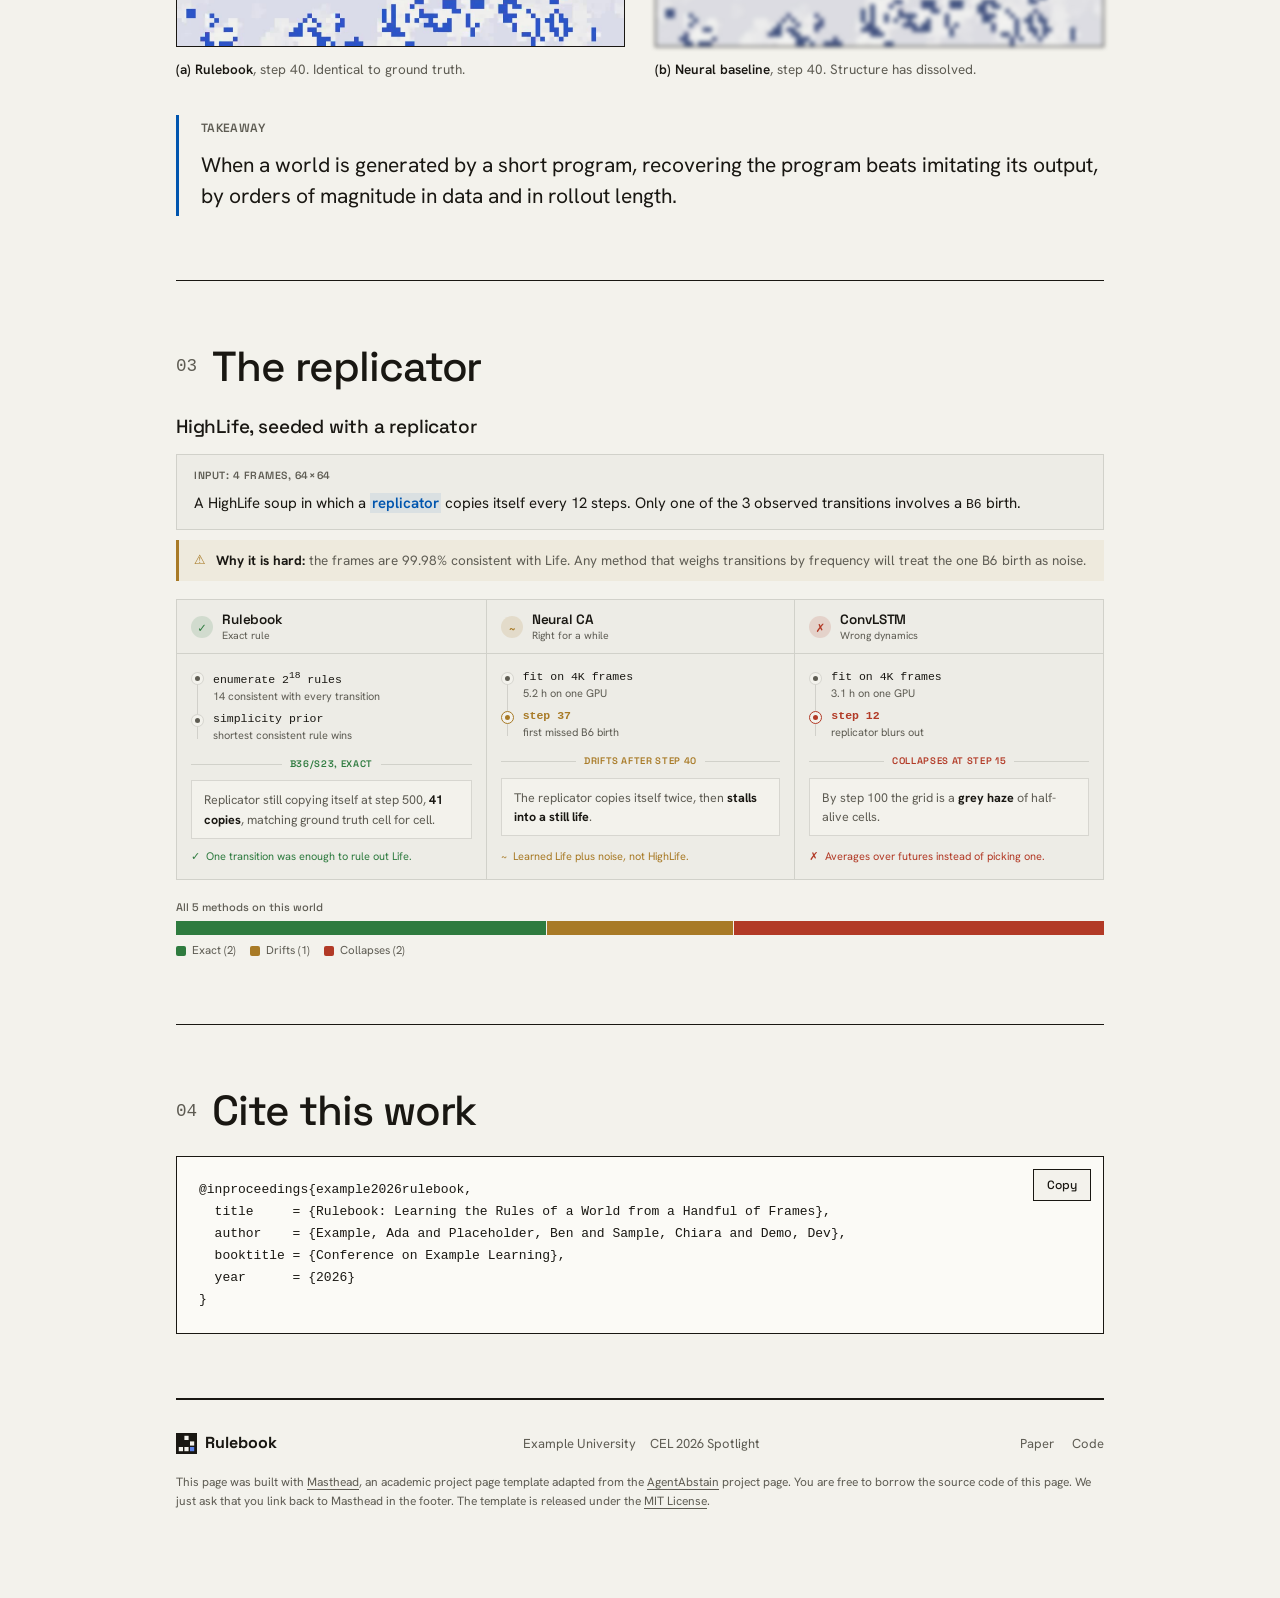
==== commit 5417e4e2: "Remove dashes, middle dots and semicolons from copy" ====
--- a/examples/rulebook.html
+++ b/examples/rulebook.html
@@ -4,7 +4,7 @@
 <meta charset="utf-8">
 <meta name="viewport" content="width=device-width, initial-scale=1">
 <!--
-  Masthead — a project page template for research papers.
+  Masthead, an academic project page template for research papers.
   Everything you need to edit is marked with MODULE comments below.
   Colors and fonts: assets/css/tokens.css. Delete any module you don't need.
 -->
@@ -71,7 +71,7 @@
 <link href="https://fonts.googleapis.com/css2?family=Space+Grotesk:wght@400;500;600;700&family=Hanken+Grotesk:wght@400;500;600;700&display=swap" rel="stylesheet">
 <link rel="stylesheet" href="../assets/css/tokens.css">
 <link rel="stylesheet" href="../assets/css/masthead.css">
-<!-- demo only: ?theme=gazette | lab | mono previews a preset -->
+<!-- demo only: ?theme=gazette, ?theme=lab or ?theme=mono previews a preset -->
 <script>
   (function () {
     var m = location.search.match(/[?&]theme=(gazette|lab|mono)\b/);
@@ -86,7 +86,7 @@
 <a class="skip" href="#main">Skip to content</a>
 <div class="wrap">
 
-  <!-- ===== MODULE: top bar — brand + section links (one link per section id) ===== -->
+  <!-- ===== MODULE: top bar. Brand + section links (one link per section id) ===== -->
   <header class="top">
     <div class="top-in">
       <a class="brand" href="#top"><img src="../assets/logo.svg" alt="" width="25" height="25">Rulebook</a>
@@ -108,13 +108,13 @@
 
   <main id="main">
 
-  <!-- ===== MODULE: hero — venue, title, one-paragraph pitch, resource links, authors ===== -->
+  <!-- ===== MODULE: hero. Venue, title, one-paragraph pitch, resource links, authors ===== -->
   <section class="hero" id="top">
     <p class="eyebrow"><span class="badge">Spotlight</span>Conference on Example Learning 2026</p>
     <div class="title-row">
       <!-- wrap one word in <span class="hl"> for the accent underline -->
       <h1 class="title">Learning the rules from a <span class="hl">handful</span> of frames</h1>
-      <!-- optional logo / crest; delete the <img> if you don't have one -->
+      <!-- optional logo or crest. Delete the <img> if you don't have one -->
       <img class="hero-crest" src="../assets/logo.svg" alt="Rulebook logo: a glider pattern" width="150" height="150">
     </div>
     <div class="hero-grid">
@@ -151,7 +151,7 @@
     </div>
   </section>
 
-  <!-- ===== MODULE: abstract — a one-line hook on the left, the abstract on the right ===== -->
+  <!-- ===== MODULE: abstract. A one-line hook on the left, the abstract on the right ===== -->
   <section class="sec abstract" id="abstract">
     <div class="abs-grid">
       <p class="lede">Most world models learn to <em>imitate</em> what happens next. Rulebook learns <span class="hl">why</span> it happens.</p>
@@ -162,7 +162,7 @@
     </div>
   </section>
 
-  <!-- ===== MODULE: stats strip — 3 to 6 headline numbers (data-n counts up on scroll) ===== -->
+  <!-- ===== MODULE: stats strip. 3 to 6 headline numbers (data-n counts up on scroll) ===== -->
   <div class="stats">
     <div class="stat"><div class="n" data-n="4">4</div><div class="l">Frames observed</div></div>
     <div class="stat"><div class="n" data-n="262">262<small>K</small></div><div class="l">Rules searched</div></div>
@@ -171,7 +171,7 @@
     <div class="stat key"><div class="n" data-n="99.7" data-dec="1">99.7<small>%</small></div><div class="l">Cell accuracy at t = 500</div></div>
   </div>
 
-  <!-- ===== MODULE: section with a figure — numbered heading, wide figure, caption, prose ===== -->
+  <!-- ===== MODULE: section with a figure. Numbered heading, wide figure, caption, prose ===== -->
   <section class="sec" id="method">
     <h2><span class="sn">01</span>From four frames to one rule</h2>
     <figure class="fig">
@@ -187,9 +187,9 @@
     <h3 class="subh">One digit apart</h3>
     <div class="pair">
       <div class="card">
-        <div class="ct">Life &middot; B3/S23</div>
+        <div class="ct">Life: B3/S23</div>
         <p class="q"><span class="who">frames:</span> four snapshots of a soup settling into blinkers and blocks. A cell is <b>born with exactly 3</b> live neighbors.</p>
-        <div class="r">Rulebook returns <b>B3/S23</b>; so does every rule-agnostic baseline, in effect, because Life is what they were tuned on.</div>
+        <div class="r">Rulebook returns <b>B3/S23</b>, and in effect so does every rule-agnostic baseline, because Life is what they were tuned on.</div>
       </div>
       <div class="delta">
         <div class="dsym">&delta;</div>
@@ -197,21 +197,21 @@
         <div>births on 6 too</div>
       </div>
       <div class="card hi">
-        <div class="ct">HighLife &middot; B36/S23</div>
+        <div class="ct">HighLife: B36/S23</div>
         <p class="q"><span class="who">frames:</span> four snapshots that look almost identical. One cell is <b>born with 6</b> neighbors, once.</p>
-        <div class="r">That single transition rules out B3/S23. Rulebook returns <b>B36/S23</b>; neural simulators average it away.</div>
-      </div>
-    </div>
-  </section>
-
-  <!-- ===== MODULE: results — key numbers, video, side-by-side figures, callout ===== -->
+        <div class="r">That single transition rules out B3/S23. Rulebook returns <b>B36/S23</b>, while neural simulators average it away.</div>
+      </div>
+    </div>
+  </section>
+
+  <!-- ===== MODULE: results. Key numbers, video, side-by-side figures, callout ===== -->
   <section class="sec" id="results">
     <h2><span class="sn">02</span>Rollouts that don&rsquo;t drift</h2>
     <div class="keys">
       <div>
         <div class="big key">11<sub>/12</sub></div>
         <div class="kt">Exact rule recovered</div>
-        <p>From four frames, Rulebook returns the ground-truth rule in eleven of twelve worlds; the twelfth is an equivalent rule on the observed states.</p>
+        <p>From four frames, Rulebook returns the ground-truth rule in eleven of twelve worlds. The twelfth is an equivalent rule on the observed states.</p>
       </div>
       <div>
         <div class="big">25&times;</div>
@@ -234,9 +234,9 @@
         <tbody>
           <tr class="best"><td>Rulebook<small>ours</small></td><td data-v="11"><b>11 / 12</b></td><td><b>99.9</b></td><td><b>99.7</b></td><td><b>4</b></td><td data-v="0.4"><b>0.4 s</b></td></tr>
           <tr><td>Rulebook<small>no simplicity prior</small></td><td data-v="8">8 / 12</td><td>97.2</td><td>95.1</td><td>4</td><td data-v="0.4">0.4 s</td></tr>
-          <tr><td>Neural CA<small>Example et al., 2024</small></td><td class="dim" data-v="">&mdash;</td><td>84.6</td><td>61.8</td><td data-v="4000">4K</td><td data-v="18720">5.2 h</td></tr>
-          <tr><td>Transformer world model<small>Sample et al., 2025</small></td><td class="dim" data-v="">&mdash;</td><td>79.9</td><td>55.4</td><td data-v="4000">4K</td><td data-v="35280">9.8 h</td></tr>
-          <tr><td>ConvLSTM<small>Placeholder et al., 2015</small></td><td class="dim" data-v="">&mdash;</td><td>71.3</td><td>52.0</td><td data-v="4000">4K</td><td data-v="11160">3.1 h</td></tr>
+          <tr><td>Neural CA<small>Example et al., 2024</small></td><td class="dim" data-v="">n/a</td><td>84.6</td><td>61.8</td><td data-v="4000">4K</td><td data-v="18720">5.2 h</td></tr>
+          <tr><td>Transformer world model<small>Sample et al., 2025</small></td><td class="dim" data-v="">n/a</td><td>79.9</td><td>55.4</td><td data-v="4000">4K</td><td data-v="35280">9.8 h</td></tr>
+          <tr><td>ConvLSTM<small>Placeholder et al., 2015</small></td><td class="dim" data-v="">n/a</td><td>71.3</td><td>52.0</td><td data-v="4000">4K</td><td data-v="11160">3.1 h</td></tr>
         </tbody>
       </table>
     </div>
@@ -297,7 +297,7 @@
     <h2><span class="sn">03</span>The replicator</h2>
     <div class="case">
       <h3 class="case-h">HighLife, seeded with a replicator</h3>
-      <div class="case-q"><span class="cq-label">Input &middot; 4 frames, 64&times;64</span>A HighLife soup in which a <mark>replicator</mark> copies itself every 12 steps. Only one of the 3 observed transitions involves a <code>B6</code> birth.</div>
+      <div class="case-q"><span class="cq-label">Input: 4 frames, 64&times;64</span>A HighLife soup in which a <mark>replicator</mark> copies itself every 12 steps. Only one of the 3 observed transitions involves a <code>B6</code> birth.</div>
       <div class="trig"><span>&#9888;</span><p><b>Why it is hard:</b> the frames are 99.98% consistent with Life. Any method that weighs transitions by frequency will treat the one B6 birth as noise.</p></div>
       <div class="lanes">
         <div class="lane good">
@@ -307,7 +307,7 @@
               <div class="ts"><i></i><div><code>enumerate 2<sup>18</sup> rules</code><small>14 consistent with every transition</small></div></div>
               <div class="ts"><i></i><div><code>simplicity prior</code><small>shortest consistent rule wins</small></div></div>
             </div>
-            <div class="lmark"><i></i><span>B36/S23 &middot; exact</span><i></i></div>
+            <div class="lmark"><i></i><span>B36/S23, exact</span><i></i></div>
             <div class="lq">Replicator still copying itself at step 500, <b>41 copies</b>, matching ground truth cell for cell.</div>
             <div class="lcons"><span>&#10003;</span>One transition was enough to rule out Life.</div>
           </div>
@@ -319,7 +319,7 @@
               <div class="ts"><i></i><div><code>fit on 4K frames</code><small>5.2 h on one GPU</small></div></div>
               <div class="ts crit"><i></i><div><code>step 37</code><small>first missed B6 birth</small></div></div>
             </div>
-            <div class="lmark"><i></i><span>Drifts &middot; step 40+</span><i></i></div>
+            <div class="lmark"><i></i><span>Drifts after step 40</span><i></i></div>
             <div class="lq">The replicator copies itself twice, then <b>stalls into a still life</b>.</div>
             <div class="lcons"><span>~</span>Learned Life plus noise, not HighLife.</div>
           </div>
@@ -331,7 +331,7 @@
               <div class="ts"><i></i><div><code>fit on 4K frames</code><small>3.1 h on one GPU</small></div></div>
               <div class="ts crit"><i></i><div><code>step 12</code><small>replicator blurs out</small></div></div>
             </div>
-            <div class="lmark"><i></i><span>Collapses &middot; step 15</span><i></i></div>
+            <div class="lmark"><i></i><span>Collapses at step 15</span><i></i></div>
             <div class="lq">By step 100 the grid is a <b>grey haze</b> of half-alive cells.</div>
             <div class="lcons"><span>&#10007;</span>Averages over futures instead of picking one.</div>
           </div>
@@ -345,7 +345,7 @@
     </div>
   </section>
 
-  <!-- ===== MODULE: cite — paste your BibTeX inside <pre> ===== -->
+  <!-- ===== MODULE: cite. Paste your BibTeX inside <pre> ===== -->
   <section class="sec" id="cite">
     <h2><span class="sn">04</span>Cite this work</h2>
     <div class="citebox">
@@ -361,11 +361,11 @@
 
   </main>
 
-  <!-- ===== MODULE: footer — keep the Masthead credit if the template helped you ===== -->
+  <!-- ===== MODULE: footer. Keep the Masthead credit if the template helped you ===== -->
   <!-- Like this page? It uses Masthead, an academic project page template (MIT):
        https://github.com/AntiQuality/masthead-project-page-template
        adapted from the AgentAbstain project page (https://agentabstain.github.io).
-       You are free to reuse it; we just ask for a link back to Masthead in the footer. -->
+       You are free to reuse it. We just ask for a link back to Masthead in the footer. -->
   <footer>
     <div class="fb"><img src="../assets/logo.svg" alt="" width="21" height="21">Rulebook</div>
     <div class="fl"><span>Example University</span><span>CEL 2026 Spotlight</span></div>
@@ -373,11 +373,11 @@
       <a href="https://arxiv.org/abs/0000.00000" target="_blank" rel="noopener">Paper</a>
       <a href="https://github.com/example/rulebook" target="_blank" rel="noopener">Code</a>
     </div>
-    <!-- the credit line: keep it if Masthead helped you; the second sentence asks anyone who copies your page to do the same -->
-    <p class="credit">This page was built with <a href="https://github.com/AntiQuality/masthead-project-page-template" target="_blank" rel="noopener">Masthead</a>, an academic project page template adapted from the <a href="https://agentabstain.github.io" target="_blank" rel="noopener">AgentAbstain</a> project page. You are free to borrow the source code of this page; we just ask that you link back to Masthead in the footer. The template is released under the <a href="https://github.com/AntiQuality/masthead-project-page-template/blob/main/LICENSE" target="_blank" rel="noopener">MIT License</a>.</p>
+    <!-- the credit line: keep it if Masthead helped you. The second sentence asks anyone who copies your page to do the same -->
+    <p class="credit">This page was built with <a href="https://github.com/AntiQuality/masthead-project-page-template" target="_blank" rel="noopener">Masthead</a>, an academic project page template adapted from the <a href="https://agentabstain.github.io" target="_blank" rel="noopener">AgentAbstain</a> project page. You are free to borrow the source code of this page. We just ask that you link back to Masthead in the footer. The template is released under the <a href="https://github.com/AntiQuality/masthead-project-page-template/blob/main/LICENSE" target="_blank" rel="noopener">MIT License</a>.</p>
   </footer>
 </div>
-<!-- back-to-top button: appears after the first screen; delete to remove -->
+<!-- back-to-top button: appears after the first screen. Delete it to remove -->
 <a class="to-top" href="#top" aria-label="Back to top"><svg viewBox="0 0 24 24" fill="none" stroke="currentColor" stroke-width="1.8" aria-hidden="true"><path d="M12 19V5M5.5 11.5L12 5l6.5 6.5"/></svg></a>
 <script src="../assets/js/masthead.js" defer></script>
 </body>
--- a/assets/css/tokens.css
+++ b/assets/css/tokens.css
@@ -1,5 +1,5 @@
 /* ==========================================================================
-   Masthead — design tokens
+   Masthead design tokens
    Change the look of the whole page here: colors, fonts, width.
    Fonts are loaded in index.html <head>; swap that <link> if you change them.
    ========================================================================== */
--- a/assets/css/masthead.css
+++ b/assets/css/masthead.css
@@ -1,5 +1,5 @@
 /* ==========================================================================
-   Masthead — components
+   Masthead components
    Colors and fonts live in tokens.css; this file only uses the variables.
    Each block below matches one copyable module in index.html.
    ========================================================================== */
@@ -75,7 +75,7 @@
 .stat{padding:24px 16px;border-right:1px solid var(--hair);min-width:0}
 .stat:first-child{padding-left:0}
 .stat:last-child{border-right:0;padding-right:0}
-/* keep values short (262K, not 262144); masthead.js shrinks any that still overflow their cell */
+/* keep values short (262K, not 262144). masthead.js shrinks any that still overflow their cell */
 .stat .n{font-family:var(--display);font-size:clamp(34px,4vw,48px);white-space:nowrap;font-weight:500;letter-spacing:-0.03em;line-height:1;font-variant-numeric:tabular-nums}
 .stat .n small{font-size:0.55em}
 .stat.key .n{color:var(--accent)}
@@ -134,7 +134,7 @@
 .citebox pre{margin:0;padding:22px;font-family:var(--mono);font-size:13px;line-height:1.7;white-space:pre-wrap;overflow-x:auto}
 
 /* ---- footer ------------------------------------------------------------ */
-footer{border-top:2px solid var(--rule);padding:30px 0 56px;display:flex;align-items:center;justify-content:space-between;flex-wrap:wrap;gap:16px;font-size:13px}
+footer{border-top:2px solid var(--rule);padding:30px 0 88px;display:flex;align-items:center;justify-content:space-between;flex-wrap:wrap;gap:16px;font-size:13px}
 footer .fb{display:flex;align-items:center;gap:8px;font-family:var(--display);font-weight:700;font-size:16px}
 footer .fb img,footer .fb svg{width:21px;height:21px;display:block}
 footer .fl{color:var(--muted)}
@@ -142,7 +142,7 @@
 footer .fr{display:flex;gap:18px}
 footer .fr a{color:var(--muted);text-decoration:none}
 footer .fr a:hover{color:var(--ink)}
-.credit{width:100%;max-width:78ch;font-size:12px;line-height:1.6;color:var(--muted);margin:0}
+.credit{width:100%;font-size:12px;line-height:1.6;color:var(--muted);margin:0}
 .credit a{text-underline-offset:3px;text-decoration-thickness:1px}
 .credit a:hover{color:var(--ink)}
 
